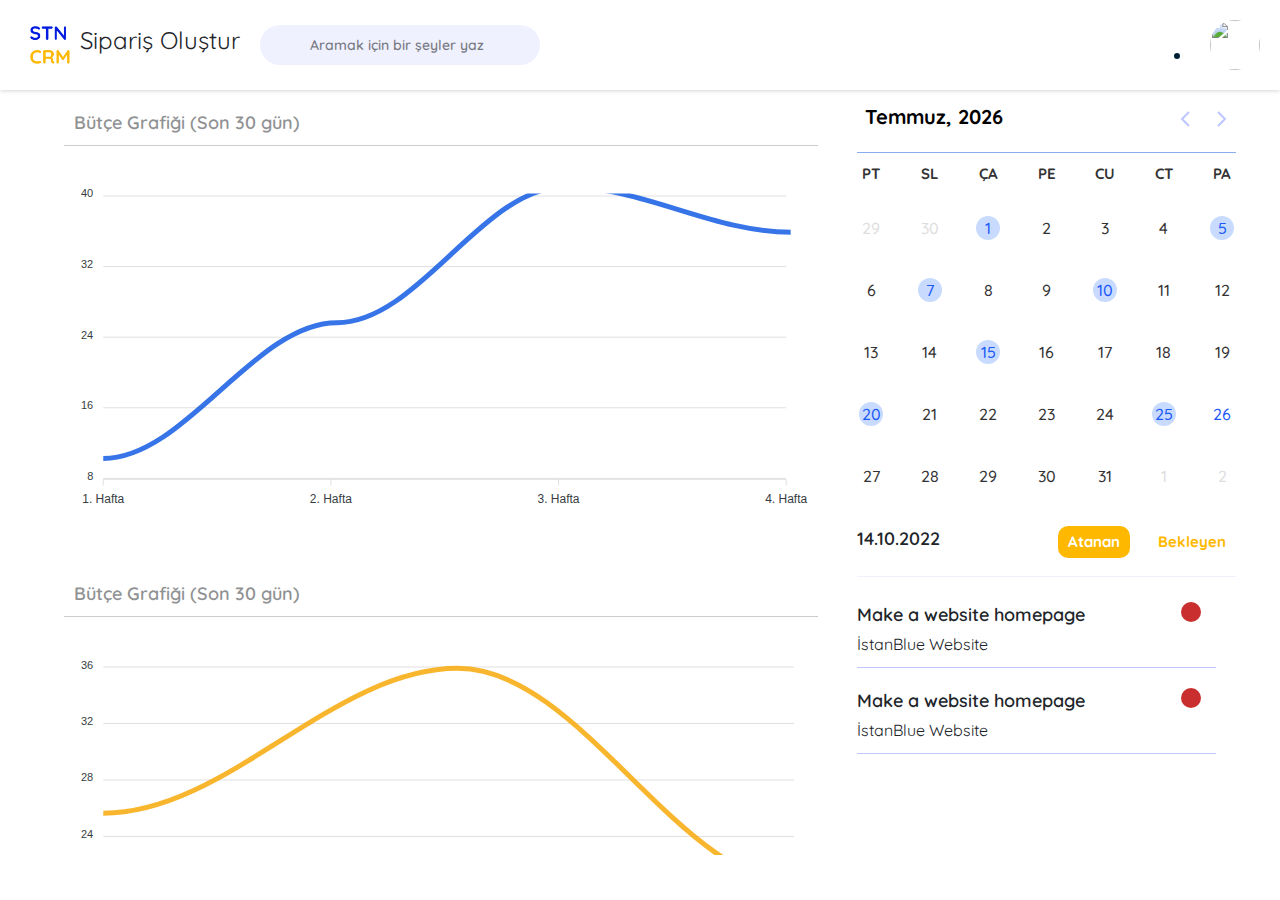
==== index.html @ b577d9cd "first commit" ====
<!DOCTYPE html>
<html lang="tr">

<head>
    <meta charset="UTF-8">
    <meta http-equiv="X-UA-Compatible" content="IE=edge">
    <meta name="viewport" content="width=device-width, initial-scale=1.0">
    <title>Panel</title>
    <link rel="stylesheet" href="https://cdn.jsdelivr.net/npm/bootstrap@5.2.3/dist/css/bootstrap.min.css">
    <link rel="stylesheet" href="https://cdn.jsdelivr.net/npm/select2@4.1.0-rc.0/dist/css/select2.min.css" />
    <link rel="stylesheet" href="https://cdn.jsdelivr.net/npm/toastify-js/src/toastify.min.css">
    <link rel="stylesheet" href="https://releases.transloadit.com/uppy/v3.3.1/uppy.min.css">
    <link rel="stylesheet" href="assets/vendors/apex-charts/apexcharts.css">
    <link rel="stylesheet" href="assets/vendors/air-datepicker-3/air-datepicker.css">
    <link rel="stylesheet" href="assets/css/main.css">
    <!-- :: PHOSPOR ICONS :: -->
    <script src="https://unpkg.com/phosphor-icons"></script>
</head>

<body>

    <!-- :: BEGIN MASTER CONTAINER :: -->
    <div class="ui-master-container">
        <!-- :: BEGIN MASTER SIDEBAR :: -->
        <div class="ui-sidebar-overlay"></div>
        <div class="ui-master-sidebar">
            <!-- :: BEGIN MASTER SIDEBAR HEADER :: -->
            <div class="ui-sidebar-header">
                <a href="#" class="ui-brand">
                    <a class="ui-mobile-sidebar-toggle" href=""> <i class="ph-x"></i></a>
                    <img src="assets/img/logo/logo.png" alt="">
                </a>
            </div>
            <!-- :: END MASTER SIDEBAR HEADER :: -->

            <!-- :: BEGIN MASTER SIDEBAR BODY :: -->
            <div class="ui-sidebar-body">

                <nav class="ui-sidebar-nav">
                    <div class="ui-sidebar-nav-top">
                        <div class="ui-sidebar-nav-item active">
                            <a href="index.html">
                                <i class="ph-house"></i>
                                <span> Anasayfa</span>
                            </a>
                        </div>
                        <div class="ui-sidebar-nav-item">
                            <a href="musteri-detay.html">
                                <i class="ph-users"></i>
                                <span> Müşteriler</span>
                            </a>
                            <span class="ui-sidebar-submenu-toggle">
                                <i class="ph-caret-down"></i>
                            </span>
                            <div class="ui-sidebar-submenu">
                                <div class="ui-sidebar-submenu-item">
                                    <a href="#">
                                        <i class="ph-caret-right"></i>
                                        <span> Müşteri Listesi</span>
                                    </a>
                                </div>
                                <div class="ui-sidebar-submenu-item">
                                    <a href="#">
                                        <i class="ph-caret-right"></i>
                                        <span> Müşteri Listesi</span>
                                    </a>
                                </div>
                            </div>
                        </div>
                        <div class="ui-sidebar-nav-item">
                            <a href="#">
                                <i class="ph-tag"></i>
                                <span> Fırsatlar</span>
                            </a>
                        </div>
                        <div class="ui-sidebar-nav-item">
                            <a href="#">
                                <i class="ph-chart-line-up"></i>
                                <span>Aktiviteler</span>
                            </a>
                        </div>
                        <div class="ui-sidebar-nav-item">
                            <a href="#">
                                <i class="ph-clipboard-text"></i>
                                <span> Görevler</span>
                            </a>
                        </div>
                        <div class="ui-sidebar-nav-item">
                            <a href="siparis-olustur.html">
                                <i class="ph-shopping-cart"></i>
                                <span>Siparişler</span>
                            </a>
                        </div>
                    </div>

                    <div class="ui-sidebar-nav-bottom">
                        <div class="ui-sidebar-nav-item">
                            <a href="#">
                                <i class="ph-gear"></i>
                                <span>Ayarlar</span>
                            </a>
                        </div>
                        <div class="ui-sidebar-nav-item">
                            <a href="#">
                                <i class="ph-sign-out"></i>
                                <span> Çıkış Yap</span>
                            </a>
                        </div>
                    </div>
                </nav>

            </div>
            <!-- :: END MASTER SIDEBAR BODY :: -->

        </div>
        <!-- :: END MASTER SIDEBAR :: -->
        <!-- :: BEGIN Quest Bar :: -->
        <div class="ui-quest-sidebar openable-quest-sidebar ui-p-20 ">
            <a class="openQuest d-xxl-none d-flex" href=""> <i class="ph-x"></i></a>
            <span class="ui-fs-22 d-block ui-pb-25">
                Görevler
            </span>
            <div class="d-flex justify-content-xxl-between gap-xxl-0 gap-3 quest-buttons">
                <button class="ui-btn theme-orange" data-ajax-filter="atanan">
                    Atanan
                </button>
                <button class="ui-btn theme-orange-reverse" data-ajax-filter="bekleyen">
                    Bekleyen
                </button>
                <button data-ajax-filter="all" class="ui-text-blue ui-fw-b ui-text-underline">Hepsini Gör</button>
            </div>
            <div class="ui-quest-body">
                <div class="ui-quest-item">
                    <div class="ui-quest-title">
                        <span>Make a website homepage</span>
                        <div class="ui-quest-notify"></div>
                    </div>
                    <div class="ui-quest-desc">
                        İstanBlue Website
                    </div>
                </div>
                <div class="ui-quest-item">
                    <div class="ui-quest-title">
                        <span>Make a website homepage</span>
                        <div class="ui-quest-notify"></div>
                    </div>
                    <div class="ui-quest-desc">
                        İstanBlue Website
                    </div>
                </div>
                <div class="ui-quest-item">
                    <div class="ui-quest-title">
                        <span>Fix bugs</span>
                        <div class="ui-quest-notify"></div>
                    </div>
                    <div class="ui-quest-desc">
                        BB App
                    </div>
                </div>
                <div class="ui-quest-item">
                    <div class="ui-quest-title">
                        <span>Make a website homepage</span>
                    </div>
                    <div class="ui-quest-desc">
                        İstanBlue Website
                    </div>
                </div>
                <div class="ui-quest-item">
                    <div class="ui-quest-title">
                        <span>Make a website homepage</span>
                    </div>
                    <div class="ui-quest-desc">
                        İstanBlue Website
                    </div>
                </div>
                <div class="ui-quest-item">
                    <div class="ui-quest-title">
                        <span>Check Attachements</span>
                    </div>
                    <div class="ui-quest-desc">
                        İstanBlue Website
                    </div>
                </div>
            </div>
        </div>
        <!-- :: END Quest Bar :: -->
        <div class="ui-master-main-wrapper">
            <!-- :: BEGIN MASTER TOPBAR :: -->
            <div class="ui-master-topbar">

                <div class="ui-topbar-content">
                    <!-- :: BEGIN TOPBAR MAIN :: -->

                    <div class="ui-topbar-main">
                        <div class="ui-mobile-toggle-side">
                            <a href="" class="ui-mobile-sidebar-toggle">
                                <i class="ph-list"></i>
                            </a>
                            <a href="#" class="ui-mobile-brand d-sm-block d-none">
                                <img src="assets/img/logo/logo.png" alt="">
                            </a>
                        </div>
                        <h1 class="ui-topbar-title small-v">Sipariş Oluştur</h1>

                        <div class="ui-topbar-search small-v" ui-data-search-selected="searchbar">
                            <div class="ui-search-input">
                                <i class="ph-magnifying-glass"></i>
                                <input type="text" name="query" id="ui-main-search-input"
                                    placeholder="Aramak için bir şeyler yaz" autocomplete="off">
                            </div>

                            <div class="ui-search-results"></div>
                        </div>

                        <div class="ui-setting-toolbar">
                            <div class="ui-toolbar-buttons">
                                <div class="ui-dropdown-container">
                                    <button class="ui-dropdown-toggle ui-icon-btn"><i
                                            class="ph-shopping-cart"></i></button>
                                    <div class="ui-dropdown-content">
                                        <div class="ui-shopping-button-in-shopping-result-container">
                                            <span class="d-block ui-fw-b ui-opacity-50 ui-pb-5 ui-fs-16">Sipariş
                                                Özeti</span>
                                            <div class="d-flex justify-content-between ui-pb-10 ui-pe-10">
                                                <span class="ui-fs-16">Ürün</span>
                                                <span class="ui-fs-16">Toplam</span>
                                            </div>

                                            <div class="ui-shopping-dropdown-container ui-pe-10">
                                                <div class="d-flex justify-content-between ui-pb-10">
                                                    <div class="d-flex align-items-start gap-2">
                                                        <img class="ui-image-responsive-small"
                                                            src="https://via.placeholder.com/300/09f/fff.png">
                                                        <div>
                                                            <span class="d-block ui-fs-14">Ahşap Çerçeve</span>
                                                            <span class="d-block ui-opacity-50 ui-fs-14">Boyut:
                                                                30x60</span>
                                                        </div>
                                                    </div>
                                                    <div>
                                                        <span class="ui-fs-14">265,99₺</span>
                                                    </div>
                                                </div>
                                                <div class="d-flex justify-content-between ui-pb-10">
                                                    <div class="d-flex align-items-start gap-2">
                                                        <img class="ui-image-responsive-small"
                                                            src="https://via.placeholder.com/300/09f/fff.png">
                                                        <div>
                                                            <span class="d-block ui-fs-14">Ahşap Çerçeve</span>
                                                            <span class="d-block ui-opacity-50 ui-fs-14">Boyut:
                                                                30x60</span>
                                                        </div>
                                                    </div>
                                                    <div>
                                                        <span class="ui-fs-14">265,99₺</span>
                                                    </div>
                                                </div>
                                                <div class="d-flex justify-content-between ui-pb-10">
                                                    <div class="d-flex align-items-start gap-2">
                                                        <img class="ui-image-responsive-small"
                                                            src="https://via.placeholder.com/300/09f/fff.png">
                                                        <div>
                                                            <span class="d-block ui-fs-14">Ahşap Çerçeve</span>
                                                            <span class="d-block ui-opacity-50 ui-fs-14">Boyut:
                                                                30x60</span>
                                                        </div>
                                                    </div>
                                                    <div>
                                                        <span class="ui-fs-14">265,99₺</span>
                                                    </div>
                                                </div>
                                                <div class="d-flex justify-content-between ui-pb-10">
                                                    <div class="d-flex align-items-start gap-2">
                                                        <img class="ui-image-responsive-small"
                                                            src="https://via.placeholder.com/300/09f/fff.png">
                                                        <div>
                                                            <span class="d-block ui-fs-14">Ahşap Çerçeve</span>
                                                            <span class="d-block ui-opacity-50 ui-fs-14">Boyut:
                                                                30x60</span>
                                                        </div>
                                                    </div>
                                                    <div>
                                                        <span class="ui-fs-14">265,99₺</span>
                                                    </div>
                                                </div>
                                            </div>
                                            <hr class="ui-mt-10 ui-mb-10">
                                            <div class="d-flex justify-content-between">
                                                <div>
                                                    <span class="d-block ui-fs-14">İndirim Tutarı</span>
                                                    <span class="d-block ui-fs-14">KDV</span>
                                                    <span class="d-block ui-fs-14">Toplam</span>
                                                </div>
                                                <div>
                                                    <span class="d-block  ui-fs-14">-112,35₺</span>
                                                    <span class="d-block  ui-fs-14">+100₺</span>
                                                    <span class="d-block  ui-fs-14">303,35₺</span>
                                                </div>
                                            </div>
                                        </div>
                                    </div>
                                </div>
                                <div class="ui-dropdown-container">
                                    <button class="ui-dropdown-toggle ui-icon-btn">
                                        <span class="ui-notify"></span>
                                        <i class="ph-bell"></i>
                                    </button>
                                    <div class="ui-dropdown-content">
                                        <div class="ui-notification-dropdown-container">
                                            <span class="d-block ui-fw-b ui-opacity-50 ui-fs-16">Bildirimler</span>
                                            <div class="ui-notification-body">
                                                <div class="ui-notification-item">
                                                    <div class="ui-notification-title">
                                                        <span>Check Attachements</span>
                                                    </div>
                                                    <div class="ui-notification-desc">
                                                        İstanBlue Website
                                                    </div>
                                                </div>
                                                <div class="ui-notification-item">
                                                    <div class="ui-notification-title">
                                                        <span>Check Attachements</span>
                                                    </div>
                                                    <div class="ui-notification-desc">
                                                        İstanBlue Website
                                                    </div>
                                                </div>
                                                <div class="ui-notification-item">
                                                    <div class="ui-notification-title">
                                                        <span>Check Attachements</span>
                                                    </div>
                                                    <div class="ui-notification-desc">
                                                        İstanBlue Website
                                                    </div>
                                                </div>
                                                <div class="ui-notification-item">
                                                    <div class="ui-notification-title">
                                                        <span>Check Attachements</span>
                                                    </div>
                                                    <div class="ui-notification-desc">
                                                        İstanBlue Website
                                                    </div>
                                                </div>
                                            </div>
                                        </div>
                                    </div>
                                </div>
                                <button ui-data-search-target="searchbar" class="ui-icon-btn d-sm-none d-block"><i
                                        class="ph-magnifying-glass"></i></button>
                                <button class="openQuest ui-icon-btn d-xxl-none d-flex"><i
                                        class="ph-newspaper"></i></button>
                                <button class="openCalender ui-icon-btn d-xl-none d-flex"><i
                                        class="ph-lightning"></i></button>

                            </div>
                            <div class="ui-toolbar-user">
                                <img class="ui-user-profile" src="https://via.placeholder.com/60">
                                <div class="ui-user-detail">
                                    <div class="ui-user-name">Billur B.</div>
                                    <div class="ui-user-title">BBTech Company</div>
                                </div>
                            </div>
                        </div>
                    </div>
                    <!-- :: END TOPBAR MAIN :: -->

                    <!-- :: BEGIN TOPBAR ACTIONS :: -->
                    <div class="ui-topbar-actions">

                    </div>
                    <!-- :: END TOPBAR ACTIONS :: -->
                </div>
            </div>

            <!-- :: END MASTER TOPBAR :: -->

            <!-- :: BEGIN MASTER CONTENT :: -->
            <div class="ui-master-content ui-p-xl-0 ui-p-10">
                <div class="row ui-m-0">
                    <div class="col-xl-8 ui-fullscreen-scroll">
                        <div class="ui-mb-20">
                            <div class="ui-card">
                                <div class="ui-card-header">
                                    <div class="ui-card-title">
                                        <i class="ph-clock ui-me-10 ui-opacity-50"></i>
                                        <span class="ui-opacity-50 d-md-block d-none">Bütçe Grafiği (Son 30 gün)</span>
                                    </div>
                                </div>
                                <div class="ui-card-body">
                                    <div id="chart">

                                    </div>
                                </div>
                            </div>
                        </div>
                        <div class="ui-mb-20">
                            <div class="ui-card">
                                <div class="ui-card-header">
                                    <div class="ui-card-title">
                                        <i class="ph-clock ui-me-10 ui-opacity-50"></i>
                                        <span class="ui-opacity-50 d-md-block d-none">Bütçe Grafiği (Son 30 gün)</span>
                                    </div>
                                </div>
                                <div class="ui-card-body">
                                    <div id="chart2">

                                    </div>
                                </div>
                            </div>
                        </div>
                        <div class="row gy-4 mb-4 ui-m-0">
                            <div class="col-md-6 col-lg-12 col-xxl-4">
                                <div class="ui-info-card">
                                    <div class="ui-info-card-header">
                                        <span class="ui-info-card-title ui-opacity-50">Son 1 Ay</span>
                                        <span class="ui-info-card-direction">
                                            <i class="ph-arrow-up ui-text-green"></i>
                                            <span class="ui-badge theme-green-light">
                                                %32
                                            </span>
                                        </span>
                                    </div>
                                    <div class="ui-info-card-body">
                                        <div class="ui-info-value-title">12.432₺</div>
                                        <div class="ui-info-value-subtitle">Sipariş Tutarı</div>
                                    </div>
                                    <div class="ui-info-card-footer">
                                        <span class="ui-info-card-footer-value ui-opacity-50 ui-fw-b">1.234</span>
                                        <span class="ui-info-card-footer-title ui-opacity-50">Toplam Sipariş</span>
                                    </div>
                                </div>
                            </div>
                            <div class="col-md-6 col-lg-12 col-xxl-4">
                                <div class="ui-info-card">
                                    <div class="ui-info-card-header">
                                        <span class="ui-info-card-title ui-opacity-50">Son 1 Yıl</span>
                                        <span class="ui-info-card-direction">
                                            <i class="ph-arrow-up ui-text-green"></i>
                                            <span class="ui-badge theme-green-light">
                                                %32
                                            </span>
                                        </span>
                                    </div>
                                    <div class="ui-info-card-body">
                                        <div class="ui-info-value-title">1.450₺</div>
                                        <div class="ui-info-value-subtitle">İade Tutarı</div>
                                    </div>
                                </div>
                            </div>
                            <div class="col-md-6 col-lg-12 col-xxl-4">
                                <div class="ui-info-card">
                                    <div class="ui-info-card-header">
                                        <span class="ui-info-card-direction">
                                            <i class="ph-arrow-down ui-text-red"></i>
                                            <span class="ui-badge theme-red-light">
                                                %32
                                            </span>
                                        </span>
                                    </div>
                                    <div class="ui-info-card-body">
                                        <div class="ui-info-value-title">26.000₺</div>
                                        <div class="ui-info-value-subtitle">Toplam Bakiye</div>
                                    </div>
                                    <div class="ui-info-card-footer">
                                        <span class="ui-info-card-footer-value ui-opacity-50 ui-fw-b">1000₺</span>
                                        <span class="ui-info-card-footer-title ui-opacity-50">Geciken</span>
                                    </div>
                                </div>
                            </div>
                        </div>

                        <div class="row ui-m-0 ui-pt-20 g-0 g-md-3">
                            <div class="col-12">
                                <div class="ui-card ui-bg-light">
                                    <div class="ui-card-header">
                                        <div class="ui-card-title">
                                            <i class="ph-clock ui-me-10 ui-text-orange"></i>
                                            <span class="ui-opacity-50 d-md-block d-none">Son Aktiviteler</span>
                                        </div>
                                        <div class="ui-card-actions gap-2">
                                            <a href="#" class="ui-btn ui-btn-responsive ui-opacity-50">
                                                <i class="ph-plus"></i>
                                                <span class="">Yeni Ekle</span>
                                            </a>
                                            <a href="#" class="ui-btn ui-p-5 ui-btn-responsive theme-white ui-btn-sm"
                                                ui-data-slide-target="waiting-area-filter">
                                                <span class="">Filtrele</span>
                                                <i class="ph-funnel ui-text-orange"></i>
                                            </a>
                                        </div>
                                    </div>
                                    <div class="px-4" ui-data-slide-selected="waiting-area-filter"
                                        style="display: none;">
                                        <div class="ui-data-table-search my-2  ui-bg-white">
                                            <i class="ph-magnifying-glass"></i>
                                            <input type="text" placeholder="Aramak için bir şeyler yaz"
                                                autocomplete="off">
                                        </div>
                                    </div>
                                    <div class="ui-card-body">
                                        <div class="ui-card-accordion-table">
                                            <div class="ui-card-accordion-table-header">
                                                <span>Müşteri</span>
                                                <span>İhtiyaç</span>
                                                <span>Teklif</span>
                                                <span>Tarih Aralığı</span>
                                            </div>
                                            <div class="ui-md-body-scroll">
                                                <div class="ui-card-accordion-table-body ">
                                                    <div class="ui-table-row">
                                                        <span class="ui-opacity-50">
                                                            Billur H.
                                                        </span>
                                                        <span>Dijital Gösterge</span>
                                                        <span class="ui-opacity-50">185,92 TL</span>
                                                        <span class="ui-opacity-50">13.10.22-18.12.22</span>
                                                    </div>
                                                    <div class="ui-table-row">
                                                        <span class="ui-opacity-50">
                                                            Billur H.
                                                        </span>
                                                        <span>Dijital Gösterge</span>
                                                        <span class="ui-opacity-50">185,92 TL</span>
                                                        <span class="ui-opacity-50">13.10.22-18.12.22</span>
                                                    </div>
                                                    <div class="ui-table-row">
                                                        <span class="ui-opacity-50">
                                                            Billur H.
                                                        </span>
                                                        <span>Dijital Gösterge</span>
                                                        <span class="ui-opacity-50">185,92 TL</span>
                                                        <span class="ui-opacity-50">13.10.22-18.12.22</span>
                                                    </div>
                                                    <div class="ui-table-row">
                                                        <span class="ui-opacity-50">
                                                            Billur H.
                                                        </span>
                                                        <span>Dijital Gösterge</span>
                                                        <span class="ui-opacity-50">185,92 TL</span>
                                                        <span class="ui-opacity-50">13.10.22-18.12.22</span>
                                                    </div>
                                                </div>
                                            </div>
                                        </div>
                                    </div>
                                </div>
                            </div>
                        </div>
                        <div class="row ui-m-0 ui-pt-20 g-0 g-md-3">
                            <div class="col-12">
                                <div class="ui-card ui-bg-light">
                                    <div class="ui-card-header">
                                        <div class="ui-card-title">
                                            <i class="ph-list-dashes ui-me-10 ui-text-blue"></i>
                                            <span class="ui-opacity-50 d-md-block d-none">Bekleyen Fırsatlar</span>
                                        </div>
                                        <div class="ui-card-actions gap-2">
                                            <a href="#" class="ui-btn ui-btn-responsive ui-opacity-50">
                                                <i class="ph-plus"></i>
                                                <span class="">Yeni Ekle</span>
                                            </a>
                                            <a href="#" class="ui-btn ui-p-5 ui-btn-responsive theme-white ui-btn-sm"
                                                ui-data-slide-target="deal-items-filter">
                                                <span class="">Filtrele</span>
                                                <i class="ph-funnel ui-text-orange"></i>
                                            </a>
                                        </div>
                                    </div>
                                    <div class="px-4" ui-data-slide-selected="deal-items-filter" style="display: none;">
                                        <div class="ui-data-table-search my-2  ui-bg-white">
                                            <i class="ph-magnifying-glass"></i>
                                            <input type="text" placeholder="Aramak için bir şeyler yaz"
                                                autocomplete="off">
                                        </div>
                                    </div>
                                    <div class="ui-card-body">
                                        <div class="ui-card-accordion-table">
                                            <div class="ui-card-accordion-table-header">
                                                <span>Müşteri</span>
                                                <span>İhtiyaç</span>
                                                <span>Teklif</span>
                                                <span>Tarih Aralığı</span>
                                            </div>
                                            <div class="ui-md-body-scroll">
                                                <div class="ui-card-accordion-table-body ">
                                                    <div class="ui-table-row">
                                                        <span class="ui-opacity-50">
                                                            Billur H.
                                                        </span>
                                                        <span>Dijital Gösterge</span>
                                                        <span class="ui-opacity-50">185,92 TL</span>
                                                        <span class="ui-opacity-50">13.10.22-18.12.22</span>
                                                    </div>
                                                    <div class="ui-table-row">
                                                        <span class="ui-opacity-50">
                                                            Billur H.
                                                        </span>
                                                        <span>Dijital Gösterge</span>
                                                        <span class="ui-opacity-50">185,92 TL</span>
                                                        <span class="ui-opacity-50">13.10.22-18.12.22</span>
                                                    </div>
                                                    <div class="ui-table-row">
                                                        <span class="ui-opacity-50">
                                                            Billur H.
                                                        </span>
                                                        <span>Dijital Gösterge</span>
                                                        <span class="ui-opacity-50">185,92 TL</span>
                                                        <span class="ui-opacity-50">13.10.22-18.12.22</span>
                                                    </div>
                                                    <div class="ui-table-row">
                                                        <span class="ui-opacity-50">
                                                            Billur H.
                                                        </span>
                                                        <span>Dijital Gösterge</span>
                                                        <span class="ui-opacity-50">185,92 TL</span>
                                                        <span class="ui-opacity-50">13.10.22-18.12.22</span>
                                                    </div>
                                                </div>
                                            </div>
                                        </div>
                                    </div>
                                </div>
                            </div>
                        </div>

                    </div>
                    <div class="col-xl-4">
                        <div class="ui-calender-side-responsive">
                            <i class="openCalender ph-x d-lg-none d-block"></i>
                            <div id="el" class="calender"></div>


                            <div class="d-flex gap-3 ui-mt-30">
                                <div class="me-auto">
                                    <span>14.10.2022</span>
                                </div>
                                <button class="ui-btn ui-btn-sm theme-orange">
                                    Atanan
                                </button>
                                <button class="ui-btn ui-btn-sm theme-orange-reverse">
                                    Bekleyen
                                </button>
                            </div>
                            <div class="ui-divider ui-border-light mt-3"></div>
                            <div class="ui-quest-sidebar-calender  ui-bg-white">
                                <div class="ui-quest-body">
                                    <div class="ui-quest-item">
                                        <div class="ui-quest-title">
                                            <span>Make a website homepage</span>
                                            <div class="ui-quest-notify"></div>
                                        </div>
                                        <div class="ui-quest-desc">
                                            İstanBlue Website
                                        </div>
                                    </div>
                                    <div class="ui-quest-item">
                                        <div class="ui-quest-title">
                                            <span>Make a website homepage</span>
                                            <div class="ui-quest-notify"></div>
                                        </div>
                                        <div class="ui-quest-desc">
                                            İstanBlue Website
                                        </div>
                                    </div>
                                </div>
                            </div>
                        </div>
                    </div>
                </div>
            </div>
            <!-- :: END MASTER CONTENT :: -->
        </div>

    </div>
    <!-- :: END MASTER CONTAINER :: -->


    <!-- :: BEGIN SCRIPTS :: -->
    <script src="assets/js/jquery-3.6.1.min.js"></script>
    <script src="assets/vendors/anime/lib/anime.min.js"></script>
    <script src="assets/js/bootstrap.bundle.min.js"></script>
    <script src="assets/js/datatable.js"></script>
    <script src="assets/js/datatableGlobal.js"></script>
    <script src="assets/js/filterList.min.js"></script>
    <script src="https://cdn.jsdelivr.net/npm/select2@4.1.0-rc.0/dist/js/select2.min.js"></script>
    <script src="//cdn.jsdelivr.net/npm/sweetalert2@11"></script>
    <script src="https://cdn.jsdelivr.net/npm/toastify-js"></script>
    <script src="assets/vendors/apex-charts/apexcharts.min.js"></script>
    <script src="assets/vendors/air-datepicker-3/air-datepicker.js"></script>
    <script src="https://releases.transloadit.com/uppy/v3.3.1/uppy.min.js"></script>
    <script src="assets/js/main.js"></script>
    <!-- :: END SCRIPTS :: -->


    <!-- :: THIS PAGE SCRIPTS :: -->

    <script>
        var options = {
            colors: ["#145CE4"],
            series: [{
                name: "Desktops",
                data: [10, 25, 40, 35],
            },],
            chart: {
                height: 350,
                type: "line",
                toolbar: {
                    show: false
                },
                zoom: {
                    enabled: true,
                },
            },
            dataLabels: {
                enabled: false,
            },
            stroke: {
                show: true,
                curve: 'smooth',
                lineCap: 'butt',
                colors: undefined,
                width: 5,
                dashArray: 0,
            },
            grid: {
                row: {
                    colors: ["transparent"], // takes an array which will be repeated on columns
                    opacity: 0.5,
                },
            },
            xaxis: {
                categories: ["1. Hafta", "2. Hafta", "3. Hafta", "4. Hafta"],
            },
        };

        var chart = new ApexCharts(document.querySelector("#chart"), options);
        chart.render();


        var options2 = {
            colors: ["#F7A90B"],
            series: [{
                name: "Desktops",
                data: [25, 35, 20],
            },],
            chart: {
                height: 350,
                type: "line",
                toolbar: {
                    show: false
                },
                zoom: {
                    enabled: true,
                },
            },
            dataLabels: {
                enabled: false,
            },
            stroke: {
                show: true,
                curve: 'smooth',
                lineCap: 'butt',
                colors: undefined,
                width: 5,
                dashArray: 0,
            },
            grid: {
                row: {
                    colors: ["transparent"], // takes an array which will be repeated on columns
                    opacity: 0.5,
                },
            },
            xaxis: {
                categories: ["1. Ay", "2. Ay", "3. Ay"],
            },
        };
        var chart2 = new ApexCharts(document.querySelector("#chart2"), options2);
        chart2.render();

        // Calendar
        let today = new Date();
        new AirDatepicker('#el', {
            inline: true,
            onRenderCell({ date, cellType }) {
                // today.getMonth() databaseden gelen ay olacak
                // let dates = [1, 5, 7, 10, 15, 20, 25], buda notification olan günler
                if (date.getMonth() == today.getMonth()) {
                    let dates = [1, 5, 7, 10, 15, 20, 25],
                        isDay = cellType === 'day',
                        _date = date.getDate(),
                        shouldChangeContent = isDay && dates.includes(_date)
                    return {
                        classes: shouldChangeContent ? '-event-cell-' : undefined,

                    }
                }

            },
            onSelect: (date, formattedDate, datepicker) => {
                // Tarih seçildiğinde
                console.log(date, formattedDate, datepicker);
            },
        })
    </script>

    <script>
        $(document).on("click", ".quest-buttons button", function () {
            let filterKey = $(this).attr("data-ajax-filter");
            $(".openable-quest-sidebar .ui-quest-body").html("");
            $.ajax({
                type: "get",
                url: "../data/quest.json",
                data: {
                    query: filterKey
                },
                dataType: "json",
                success: function (response) {
                    response.forEach(quest => {
                        let htmlItem = `
                        <div class="ui-quest-item">
                            <div class="ui-quest-title">
                                <span>${quest.title}</span>
                                <div class="ui-quest-notify"></div>
                            </div>
                            <div class="ui-quest-desc">
                               ${quest.desc}
                            </div>
                        </div>
                        `;
                        $(".openable-quest-sidebar .ui-quest-body").append(htmlItem);

                    });
                }
            });

        });
    </script>
    <!-- :: END THIS PAGE SCRIPTS :: -->



</body>

</html>
---- assets/vendors/apex-charts/apexcharts.css ----
.apexcharts-canvas {
  position: relative;
  user-select: none;
  /* cannot give overflow: hidden as it will crop tooltips which overflow outside chart area */
}


/* scrollbar is not visible by default for legend, hence forcing the visibility */
.apexcharts-canvas ::-webkit-scrollbar {
  -webkit-appearance: none;
  width: 6px;
}

.apexcharts-canvas ::-webkit-scrollbar-thumb {
  border-radius: 4px;
  background-color: rgba(0, 0, 0, .5);
  box-shadow: 0 0 1px rgba(255, 255, 255, .5);
  -webkit-box-shadow: 0 0 1px rgba(255, 255, 255, .5);
}


.apexcharts-inner {
  position: relative;
}

.apexcharts-text tspan {
  font-family: inherit;
}

.legend-mouseover-inactive {
  transition: 0.15s ease all;
  opacity: 0.20;
}

.apexcharts-series-collapsed {
  opacity: 0;
}

.apexcharts-tooltip {
  border-radius: 5px;
  box-shadow: 2px 2px 6px -4px #999;
  cursor: default;
  font-size: 14px;
  left: 62px;
  opacity: 0;
  pointer-events: none;
  position: absolute;
  top: 20px;
  display: flex;
  flex-direction: column;
  overflow: hidden;
  white-space: nowrap;
  z-index: 12;
  transition: 0.15s ease all;
}

.apexcharts-tooltip.apexcharts-active {
  opacity: 1;
  transition: 0.15s ease all;
}

.apexcharts-tooltip.apexcharts-theme-light {
  border: 1px solid #e3e3e3;
  background: rgba(255, 255, 255, 0.96);
}

.apexcharts-tooltip.apexcharts-theme-dark {
  color: #fff;
  background: rgba(30, 30, 30, 0.8);
}

.apexcharts-tooltip * {
  font-family: inherit;
}


.apexcharts-tooltip-title {
  padding: 6px;
  font-size: 15px;
  margin-bottom: 4px;
}

.apexcharts-tooltip.apexcharts-theme-light .apexcharts-tooltip-title {
  background: #ECEFF1;
  border-bottom: 1px solid #ddd;
}

.apexcharts-tooltip.apexcharts-theme-dark .apexcharts-tooltip-title {
  background: rgba(0, 0, 0, 0.7);
  border-bottom: 1px solid #333;
}

.apexcharts-tooltip-text-y-value,
.apexcharts-tooltip-text-goals-value,
.apexcharts-tooltip-text-z-value {
  display: inline-block;
  font-weight: 600;
  margin-left: 5px;
}

.apexcharts-tooltip-title:empty,
.apexcharts-tooltip-text-y-label:empty,
.apexcharts-tooltip-text-y-value:empty,
.apexcharts-tooltip-text-goals-label:empty,
.apexcharts-tooltip-text-goals-value:empty,
.apexcharts-tooltip-text-z-value:empty {
  display: none;
}

.apexcharts-tooltip-text-y-value,
.apexcharts-tooltip-text-goals-value,
.apexcharts-tooltip-text-z-value {
  font-weight: 600;
}

.apexcharts-tooltip-text-goals-label, 
.apexcharts-tooltip-text-goals-value {
  padding: 6px 0 5px;
}

.apexcharts-tooltip-goals-group, 
.apexcharts-tooltip-text-goals-label, 
.apexcharts-tooltip-text-goals-value {
  display: flex;
}
.apexcharts-tooltip-text-goals-label:not(:empty),
.apexcharts-tooltip-text-goals-value:not(:empty) {
  margin-top: -6px;
}

.apexcharts-tooltip-marker {
  width: 12px;
  height: 12px;
  position: relative;
  top: 0px;
  margin-right: 10px;
  border-radius: 50%;
}

.apexcharts-tooltip-series-group {
  padding: 0 10px;
  display: none;
  text-align: left;
  justify-content: left;
  align-items: center;
}

.apexcharts-tooltip-series-group.apexcharts-active .apexcharts-tooltip-marker {
  opacity: 1;
}

.apexcharts-tooltip-series-group.apexcharts-active,
.apexcharts-tooltip-series-group:last-child {
  padding-bottom: 4px;
}

.apexcharts-tooltip-series-group-hidden {
  opacity: 0;
  height: 0;
  line-height: 0;
  padding: 0 !important;
}

.apexcharts-tooltip-y-group {
  padding: 6px 0 5px;
}

.apexcharts-tooltip-box, .apexcharts-custom-tooltip {
  padding: 4px 8px;
}

.apexcharts-tooltip-boxPlot {
  display: flex;
  flex-direction: column-reverse;
}

.apexcharts-tooltip-box>div {
  margin: 4px 0;
}

.apexcharts-tooltip-box span.value {
  font-weight: bold;
}

.apexcharts-tooltip-rangebar {
  padding: 5px 8px;
}

.apexcharts-tooltip-rangebar .category {
  font-weight: 600;
  color: #777;
}

.apexcharts-tooltip-rangebar .series-name {
  font-weight: bold;
  display: block;
  margin-bottom: 5px;
}

.apexcharts-xaxistooltip {
  opacity: 0;
  padding: 9px 10px;
  pointer-events: none;
  color: #373d3f;
  font-size: 13px;
  text-align: center;
  border-radius: 2px;
  position: absolute;
  z-index: 10;
  background: #ECEFF1;
  border: 1px solid #90A4AE;
  transition: 0.15s ease all;
}

.apexcharts-xaxistooltip.apexcharts-theme-dark {
  background: rgba(0, 0, 0, 0.7);
  border: 1px solid rgba(0, 0, 0, 0.5);
  color: #fff;
}

.apexcharts-xaxistooltip:after,
.apexcharts-xaxistooltip:before {
  left: 50%;
  border: solid transparent;
  content: " ";
  height: 0;
  width: 0;
  position: absolute;
  pointer-events: none;
}

.apexcharts-xaxistooltip:after {
  border-color: rgba(236, 239, 241, 0);
  border-width: 6px;
  margin-left: -6px;
}

.apexcharts-xaxistooltip:before {
  border-color: rgba(144, 164, 174, 0);
  border-width: 7px;
  margin-left: -7px;
}

.apexcharts-xaxistooltip-bottom:after,
.apexcharts-xaxistooltip-bottom:before {
  bottom: 100%;
}

.apexcharts-xaxistooltip-top:after,
.apexcharts-xaxistooltip-top:before {
  top: 100%;
}

.apexcharts-xaxistooltip-bottom:after {
  border-bottom-color: #ECEFF1;
}

.apexcharts-xaxistooltip-bottom:before {
  border-bottom-color: #90A4AE;
}

.apexcharts-xaxistooltip-bottom.apexcharts-theme-dark:after {
  border-bottom-color: rgba(0, 0, 0, 0.5);
}

.apexcharts-xaxistooltip-bottom.apexcharts-theme-dark:before {
  border-bottom-color: rgba(0, 0, 0, 0.5);
}

.apexcharts-xaxistooltip-top:after {
  border-top-color: #ECEFF1
}

.apexcharts-xaxistooltip-top:before {
  border-top-color: #90A4AE;
}

.apexcharts-xaxistooltip-top.apexcharts-theme-dark:after {
  border-top-color: rgba(0, 0, 0, 0.5);
}

.apexcharts-xaxistooltip-top.apexcharts-theme-dark:before {
  border-top-color: rgba(0, 0, 0, 0.5);
}

.apexcharts-xaxistooltip.apexcharts-active {
  opacity: 1;
  transition: 0.15s ease all;
}

.apexcharts-yaxistooltip {
  opacity: 0;
  padding: 4px 10px;
  pointer-events: none;
  color: #373d3f;
  font-size: 13px;
  text-align: center;
  border-radius: 2px;
  position: absolute;
  z-index: 10;
  background: #ECEFF1;
  border: 1px solid #90A4AE;
}

.apexcharts-yaxistooltip.apexcharts-theme-dark {
  background: rgba(0, 0, 0, 0.7);
  border: 1px solid rgba(0, 0, 0, 0.5);
  color: #fff;
}

.apexcharts-yaxistooltip:after,
.apexcharts-yaxistooltip:before {
  top: 50%;
  border: solid transparent;
  content: " ";
  height: 0;
  width: 0;
  position: absolute;
  pointer-events: none;
}

.apexcharts-yaxistooltip:after {
  border-color: rgba(236, 239, 241, 0);
  border-width: 6px;
  margin-top: -6px;
}

.apexcharts-yaxistooltip:before {
  border-color: rgba(144, 164, 174, 0);
  border-width: 7px;
  margin-top: -7px;
}

.apexcharts-yaxistooltip-left:after,
.apexcharts-yaxistooltip-left:before {
  left: 100%;
}

.apexcharts-yaxistooltip-right:after,
.apexcharts-yaxistooltip-right:before {
  right: 100%;
}

.apexcharts-yaxistooltip-left:after {
  border-left-color: #ECEFF1;
}

.apexcharts-yaxistooltip-left:before {
  border-left-color: #90A4AE;
}

.apexcharts-yaxistooltip-left.apexcharts-theme-dark:after {
  border-left-color: rgba(0, 0, 0, 0.5);
}

.apexcharts-yaxistooltip-left.apexcharts-theme-dark:before {
  border-left-color: rgba(0, 0, 0, 0.5);
}

.apexcharts-yaxistooltip-right:after {
  border-right-color: #ECEFF1;
}

.apexcharts-yaxistooltip-right:before {
  border-right-color: #90A4AE;
}

.apexcharts-yaxistooltip-right.apexcharts-theme-dark:after {
  border-right-color: rgba(0, 0, 0, 0.5);
}

.apexcharts-yaxistooltip-right.apexcharts-theme-dark:before {
  border-right-color: rgba(0, 0, 0, 0.5);
}

.apexcharts-yaxistooltip.apexcharts-active {
  opacity: 1;
}

.apexcharts-yaxistooltip-hidden {
  display: none;
}

.apexcharts-xcrosshairs,
.apexcharts-ycrosshairs {
  pointer-events: none;
  opacity: 0;
  transition: 0.15s ease all;
}

.apexcharts-xcrosshairs.apexcharts-active,
.apexcharts-ycrosshairs.apexcharts-active {
  opacity: 1;
  transition: 0.15s ease all;
}

.apexcharts-ycrosshairs-hidden {
  opacity: 0;
}

.apexcharts-selection-rect {
  cursor: move;
}

.svg_select_boundingRect, .svg_select_points_rot {
  pointer-events: none;
  opacity: 0;
  visibility: hidden;
}
.apexcharts-selection-rect + g .svg_select_boundingRect,
.apexcharts-selection-rect + g .svg_select_points_rot {
  opacity: 0;
  visibility: hidden;
}

.apexcharts-selection-rect + g .svg_select_points_l,
.apexcharts-selection-rect + g .svg_select_points_r {
  cursor: ew-resize;
  opacity: 1;
  visibility: visible;
}

.svg_select_points {
  fill: #efefef;
  stroke: #333;
  rx: 2;
}

.apexcharts-svg.apexcharts-zoomable.hovering-zoom {
  cursor: crosshair
}

.apexcharts-svg.apexcharts-zoomable.hovering-pan {
  cursor: move
}

.apexcharts-zoom-icon,
.apexcharts-zoomin-icon,
.apexcharts-zoomout-icon,
.apexcharts-reset-icon,
.apexcharts-pan-icon,
.apexcharts-selection-icon,
.apexcharts-menu-icon,
.apexcharts-toolbar-custom-icon {
  cursor: pointer;
  width: 20px;
  height: 20px;
  line-height: 24px;
  color: #6E8192;
  text-align: center;
}

.apexcharts-zoom-icon svg,
.apexcharts-zoomin-icon svg,
.apexcharts-zoomout-icon svg,
.apexcharts-reset-icon svg,
.apexcharts-menu-icon svg {
  fill: #6E8192;
}

.apexcharts-selection-icon svg {
  fill: #444;
  transform: scale(0.76)
}

.apexcharts-theme-dark .apexcharts-zoom-icon svg,
.apexcharts-theme-dark .apexcharts-zoomin-icon svg,
.apexcharts-theme-dark .apexcharts-zoomout-icon svg,
.apexcharts-theme-dark .apexcharts-reset-icon svg,
.apexcharts-theme-dark .apexcharts-pan-icon svg,
.apexcharts-theme-dark .apexcharts-selection-icon svg,
.apexcharts-theme-dark .apexcharts-menu-icon svg,
.apexcharts-theme-dark .apexcharts-toolbar-custom-icon svg {
  fill: #f3f4f5;
}

.apexcharts-canvas .apexcharts-zoom-icon.apexcharts-selected svg,
.apexcharts-canvas .apexcharts-selection-icon.apexcharts-selected svg,
.apexcharts-canvas .apexcharts-reset-zoom-icon.apexcharts-selected svg {
  fill: #008FFB;
}

.apexcharts-theme-light .apexcharts-selection-icon:not(.apexcharts-selected):hover svg,
.apexcharts-theme-light .apexcharts-zoom-icon:not(.apexcharts-selected):hover svg,
.apexcharts-theme-light .apexcharts-zoomin-icon:hover svg,
.apexcharts-theme-light .apexcharts-zoomout-icon:hover svg,
.apexcharts-theme-light .apexcharts-reset-icon:hover svg,
.apexcharts-theme-light .apexcharts-menu-icon:hover svg {
  fill: #333;
}

.apexcharts-selection-icon,
.apexcharts-menu-icon {
  position: relative;
}

.apexcharts-reset-icon {
  margin-left: 5px;
}

.apexcharts-zoom-icon,
.apexcharts-reset-icon,
.apexcharts-menu-icon {
  transform: scale(0.85);
}

.apexcharts-zoomin-icon,
.apexcharts-zoomout-icon {
  transform: scale(0.7)
}

.apexcharts-zoomout-icon {
  margin-right: 3px;
}

.apexcharts-pan-icon {
  transform: scale(0.62);
  position: relative;
  left: 1px;
  top: 0px;
}

.apexcharts-pan-icon svg {
  fill: #fff;
  stroke: #6E8192;
  stroke-width: 2;
}

.apexcharts-pan-icon.apexcharts-selected svg {
  stroke: #008FFB;
}

.apexcharts-pan-icon:not(.apexcharts-selected):hover svg {
  stroke: #333;
}

.apexcharts-toolbar {
  position: absolute;
  z-index: 11;
  max-width: 176px;
  text-align: right;
  border-radius: 3px;
  padding: 0px 6px 2px 6px;
  display: flex;
  justify-content: space-between;
  align-items: center;
}

.apexcharts-menu {
  background: #fff;
  position: absolute;
  top: 100%;
  border: 1px solid #ddd;
  border-radius: 3px;
  padding: 3px;
  right: 10px;
  opacity: 0;
  min-width: 110px;
  transition: 0.15s ease all;
  pointer-events: none;
}

.apexcharts-menu.apexcharts-menu-open {
  opacity: 1;
  pointer-events: all;
  transition: 0.15s ease all;
}

.apexcharts-menu-item {
  padding: 6px 7px;
  font-size: 12px;
  cursor: pointer;
}

.apexcharts-theme-light .apexcharts-menu-item:hover {
  background: #eee;
}

.apexcharts-theme-dark .apexcharts-menu {
  background: rgba(0, 0, 0, 0.7);
  color: #fff;
}

@media screen and (min-width: 768px) {
  .apexcharts-canvas:hover .apexcharts-toolbar {
    opacity: 1;
  }
}

.apexcharts-datalabel.apexcharts-element-hidden {
  opacity: 0;
}

.apexcharts-pie-label,
.apexcharts-datalabels,
.apexcharts-datalabel,
.apexcharts-datalabel-label,
.apexcharts-datalabel-value {
  cursor: default;
  pointer-events: none;
}

.apexcharts-pie-label-delay {
  opacity: 0;
  animation-name: opaque;
  animation-duration: 0.3s;
  animation-fill-mode: forwards;
  animation-timing-function: ease;
}

.apexcharts-canvas .apexcharts-element-hidden {
  opacity: 0;
}

.apexcharts-hide .apexcharts-series-points {
  opacity: 0;
}

.apexcharts-gridline,
.apexcharts-annotation-rect,
.apexcharts-tooltip .apexcharts-marker,
.apexcharts-area-series .apexcharts-area,
.apexcharts-line,
.apexcharts-zoom-rect,
.apexcharts-toolbar svg,
.apexcharts-area-series .apexcharts-series-markers .apexcharts-marker.no-pointer-events,
.apexcharts-line-series .apexcharts-series-markers .apexcharts-marker.no-pointer-events,
.apexcharts-radar-series path,
.apexcharts-radar-series polygon {
  pointer-events: none;
}


/* markers */

.apexcharts-marker {
  transition: 0.15s ease all;
}

@keyframes opaque {
  0% {
    opacity: 0;
  }
  100% {
    opacity: 1;
  }
}


/* Resize generated styles */

@keyframes resizeanim {
  from {
    opacity: 0;
  }
  to {
    opacity: 0;
  }
}

.resize-triggers {
  animation: 1ms resizeanim;
  visibility: hidden;
  opacity: 0;
}

.resize-triggers,
.resize-triggers>div,
.contract-trigger:before {
  content: " ";
  display: block;
  position: absolute;
  top: 0;
  left: 0;
  height: 100%;
  width: 100%;
  overflow: hidden;
}

.resize-triggers>div {
  background: #eee;
  overflow: auto;
}

.contract-trigger:before {
  width: 200%;
  height: 200%;
}
---- assets/vendors/air-datepicker-3/air-datepicker.css ----
.air-datepicker-cell.-day-.-other-month-,
.air-datepicker-cell.-year-.-other-decade- {
    color: var(--adp-color-other-month);
}
.air-datepicker-cell.-day-.-other-month-:hover,
.air-datepicker-cell.-year-.-other-decade-:hover {
    color: var(--adp-color-other-month-hover);
}
.-disabled-.-focus-.air-datepicker-cell.-day-.-other-month-,
.-disabled-.-focus-.air-datepicker-cell.-year-.-other-decade- {
    color: var(--adp-color-other-month);
}
.-selected-.air-datepicker-cell.-day-.-other-month-,
.-selected-.air-datepicker-cell.-year-.-other-decade- {
    color: #fff;
    background: var(--adp-background-color-selected-other-month);
}
.-selected-.-focus-.air-datepicker-cell.-day-.-other-month-,
.-selected-.-focus-.air-datepicker-cell.-year-.-other-decade- {
    background: var(--adp-background-color-selected-other-month-focused);
}
.-in-range-.air-datepicker-cell.-day-.-other-month-,
.-in-range-.air-datepicker-cell.-year-.-other-decade- {
    background-color: var(--adp-background-color-in-range);
    color: var(--adp-color);
}
.-in-range-.-focus-.air-datepicker-cell.-day-.-other-month-,
.-in-range-.-focus-.air-datepicker-cell.-year-.-other-decade- {
    background-color: var(--adp-background-color-in-range-focused);
}
.air-datepicker-cell.-day-.-other-month-:empty,
.air-datepicker-cell.-year-.-other-decade-:empty {
    background: none;
    border: none;
}
.air-datepicker-cell.-day- {
    width: 24px;
    height: 24px;
    border-radius: 100%;
}
.air-datepicker-cell.-day-.-selected- {
    width: 32px;
    height: 32px;
    background: #feb800 !important;
    color: white !important;
}
.air-datepicker-cell {
    border-radius: var(--adp-cell-border-radius);
    box-sizing: border-box;
    cursor: pointer;
    display: flex;
    position: relative;
    align-items: center;
    justify-content: center;
    z-index: 1;
    font-size: 16px;
    font-weight: 500;
    color: #333333;
    width: 100%;
}
.air-datepicker-cell.-focus- {
    background: var(--adp-cell-background-color-hover);
}
.air-datepicker-cell.-current- {
    color: #1b59f8;
}
.air-datepicker-cell.-current-.-focus- {
    color: var(--adp-color);
}
.air-datepicker-cell.-current-.-in-range- {
    color: var(--adp-color-current-date);
}
.air-datepicker-cell.-disabled- {
    cursor: default;
    color: var(--adp-color-disabled);
}
.air-datepicker-cell.-disabled-.-focus- {
    color: var(--adp-color-disabled);
}
.air-datepicker-cell.-disabled-.-in-range- {
    color: var(--adp-color-disabled-in-range);
}
.air-datepicker-cell.-disabled-.-current-.-focus- {
    color: var(--adp-color-disabled);
}
.air-datepicker-cell.-in-range- {
    background: var(--adp-cell-background-color-in-range);
    border-radius: 0;
}
.air-datepicker-cell.-in-range-:hover {
    background: var(--adp-cell-background-color-in-range-hover);
}
.air-datepicker-cell.-range-from- {
    border: 1px solid var(--adp-cell-border-color-in-range);
    background-color: var(--adp-cell-background-color-in-range);
    border-radius: var(--adp-cell-border-radius) 0 0 var(--adp-cell-border-radius);
}
.air-datepicker-cell.-range-to- {
    border: 1px solid var(--adp-cell-border-color-in-range);
    background-color: var(--adp-cell-background-color-in-range);
    border-radius: 0 var(--adp-cell-border-radius) var(--adp-cell-border-radius) 0;
}
.air-datepicker-cell.-range-to-.-range-from- {
    border-radius: var(--adp-cell-border-radius);
}
.air-datepicker-cell.-selected- {
    color: #fff;
    border: none;
    font-size: 20px;
    font-weight: 600;
}
.air-datepicker-cell.-event-cell- {
    color: #1b59f8;
    background-color: #c8dbff;
}
.air-datepicker-cell.-selected-.-current- {
    color: #fff;
    background: var(--adp-cell-background-color-selected);
}
.air-datepicker-cell.-selected-.-focus- {
    background: #feb800;
}

.air-datepicker-body {
    transition: all var(--adp-transition-duration) var(--adp-transition-ease);
}
.air-datepicker-body.-hidden- {
    display: none;
}
.air-datepicker-body--day-names {
    display: grid;
    grid-template-columns: repeat(7, var(--adp-day-cell-width));
    margin: 8px 0 30px;
    gap: 30px;
}
.air-datepicker-body--day-name {
    color: #333333;
    font-weight: 700;
    font-size: 15px;
    display: flex;
    align-items: center;
    justify-content: center;
    flex: 1;
    text-align: center;
    text-transform: uppercase;
}
.air-datepicker-body--day-name.-clickable- {
    cursor: pointer;
}
.air-datepicker-body--day-name.-clickable-:hover {
    color: var(--adp-day-name-color-hover);
}
.air-datepicker-body--cells {
    display: grid;
}
.air-datepicker-body--cells.-days- {
    grid-template-columns: repeat(7, var(--adp-day-cell-width));
    grid-auto-rows: var(--adp-day-cell-height);
    gap: 30px;
    justify-items: center;
}
.air-datepicker-body--cells.-months- {
    grid-template-columns: repeat(3, 1fr);
    grid-auto-rows: var(--adp-month-cell-height);
    justify-items: center;
}
.air-datepicker-body--cells.-years- {
    grid-template-columns: repeat(4, 1fr);
    grid-auto-rows: var(--adp-year-cell-height);
    justify-items: center;
}

.air-datepicker-nav {
    display: flex;
    border-bottom: 1px solid #145ce480;
    min-height: var(--adp-nav-height);
    padding-bottom: 20px;
    box-sizing: content-box;
}
.-only-timepicker- .air-datepicker-nav {
    display: none;
}
.air-datepicker-nav--title,
.air-datepicker-nav--action {
    display: flex;
    cursor: pointer;
    align-items: center;
    justify-content: center;
}
.air-datepicker-nav--action {
    width: var(--adp-nav-action-size);
    border-radius: var(--adp-border-radius);
    -webkit-user-select: none;
    -moz-user-select: none;
    user-select: none;
}
.air-datepicker-nav--action:hover {
    background: var(--adp-background-color-hover);
}
.air-datepicker-nav--action:active {
    background: var(--adp-background-color-active);
}
.air-datepicker-nav--action.-disabled- {
    visibility: hidden;
}
.air-datepicker-nav--action svg {
    width: 32px;
    height: 32px;
}
.air-datepicker-nav--action path {
    fill: none;
    stroke: #bec6ff;
    stroke-width: 2px;
}
.air-datepicker-nav--title {
    border-radius: var(--adp-border-radius);
    padding: 0 8px;
    font-size: 20px;
    font-weight: 700;
    color: black;
}

.air-datepicker-nav--title:hover {
    background: var(--adp-background-color-hover);
}
.air-datepicker-nav--title:active {
    background: var(--adp-background-color-active);
}
.air-datepicker-nav--title.-disabled- {
    cursor: default;
    background: none;
}

.air-datepicker-buttons {
    display: grid;
    grid-auto-columns: 1fr;
    grid-auto-flow: column;
}
.air-datepicker-button {
    display: inline-flex;
    color: var(--adp-btn-color);
    border-radius: var(--adp-btn-border-radius);
    cursor: pointer;
    height: var(--adp-btn-height);
    border: none;
    background: rgba(255, 255, 255, 0);
}
.air-datepicker-button:hover {
    color: var(--adp-btn-color-hover);
    background: var(--adp-btn-background-color-hover);
}
.air-datepicker-button:focus {
    color: var(--adp-btn-color-hover);
    background: var(--adp-btn-background-color-hover);
    outline: none;
}
.air-datepicker-button:active {
    background: var(--adp-btn-background-color-active);
}
.air-datepicker-button span {
    outline: none;
    display: flex;
    align-items: center;
    justify-content: center;
    width: 100%;
    height: 100%;
}

.air-datepicker-time {
    display: grid;
    grid-template-columns: -webkit-max-content 1fr;
    grid-template-columns: max-content 1fr;
    grid-column-gap: 12px;
    align-items: center;
    position: relative;
    padding: 0 var(--adp-time-padding-inner);
}
.-only-timepicker- .air-datepicker-time {
    border-top: none;
}
.air-datepicker-time--current {
    display: flex;
    align-items: center;
    flex: 1;
    font-size: 14px;
    text-align: center;
}
.air-datepicker-time--current-colon {
    margin: 0 2px 3px;
    line-height: 1;
}
.air-datepicker-time--current-hours,
.air-datepicker-time--current-minutes {
    line-height: 1;
    font-size: 19px;
    font-family: "Century Gothic", CenturyGothic, AppleGothic, sans-serif;
    position: relative;
    z-index: 1;
}
.air-datepicker-time--current-hours:after,
.air-datepicker-time--current-minutes:after {
    content: "";
    background: var(--adp-background-color-hover);
    border-radius: var(--adp-border-radius);
    position: absolute;
    left: -2px;
    top: -3px;
    right: -2px;
    bottom: -2px;
    z-index: -1;
    opacity: 0;
}
.air-datepicker-time--current-hours.-focus-:after,
.air-datepicker-time--current-minutes.-focus-:after {
    opacity: 1;
}
.air-datepicker-time--current-ampm {
    text-transform: uppercase;
    align-self: flex-end;
    color: var(--adp-time-day-period-color);
    margin-left: 6px;
    font-size: 11px;
    margin-bottom: 1px;
}
.air-datepicker-time--row {
    display: flex;
    align-items: center;
    font-size: 11px;
    height: 17px;
    background: linear-gradient(to right, var(--adp-time-track-color), var(--adp-time-track-color)) left 50%/100%
        var(--adp-time-track-height) no-repeat;
}
.air-datepicker-time--row:first-child {
    margin-bottom: 4px;
}
.air-datepicker-time--row input[type="range"] {
    background: none;
    cursor: pointer;
    flex: 1;
    height: 100%;
    width: 100%;
    padding: 0;
    margin: 0;
    -webkit-appearance: none;
}
.air-datepicker-time--row input[type="range"]::-webkit-slider-thumb {
    -webkit-appearance: none;
}
.air-datepicker-time--row input[type="range"]::-ms-tooltip {
    display: none;
}
.air-datepicker-time--row input[type="range"]:hover::-webkit-slider-thumb {
    border-color: var(--adp-time-track-color-hover);
}
.air-datepicker-time--row input[type="range"]:hover::-moz-range-thumb {
    border-color: var(--adp-time-track-color-hover);
}
.air-datepicker-time--row input[type="range"]:hover::-ms-thumb {
    border-color: var(--adp-time-track-color-hover);
}
.air-datepicker-time--row input[type="range"]:focus {
    outline: none;
}
.air-datepicker-time--row input[type="range"]:focus::-webkit-slider-thumb {
    background: var(--adp-cell-background-color-selected);
    border-color: var(--adp-cell-background-color-selected);
}
.air-datepicker-time--row input[type="range"]:focus::-moz-range-thumb {
    background: var(--adp-cell-background-color-selected);
    border-color: var(--adp-cell-background-color-selected);
}
.air-datepicker-time--row input[type="range"]:focus::-ms-thumb {
    background: var(--adp-cell-background-color-selected);
    border-color: var(--adp-cell-background-color-selected);
}
.air-datepicker-time--row input[type="range"]::-webkit-slider-thumb {
    box-sizing: border-box;
    height: 12px;
    width: 12px;
    border-radius: 3px;
    border: 1px solid var(--adp-time-track-color);
    background: #fff;
    cursor: pointer;
    -webkit-transition: background var(--adp-transition-duration);
    transition: background var(--adp-transition-duration);
}
.air-datepicker-time--row input[type="range"]::-moz-range-thumb {
    box-sizing: border-box;
    height: 12px;
    width: 12px;
    border-radius: 3px;
    border: 1px solid var(--adp-time-track-color);
    background: #fff;
    cursor: pointer;
    -moz-transition: background var(--adp-transition-duration);
    transition: background var(--adp-transition-duration);
}
.air-datepicker-time--row input[type="range"]::-ms-thumb {
    box-sizing: border-box;
    height: 12px;
    width: 12px;
    border-radius: 3px;
    border: 1px solid var(--adp-time-track-color);
    background: #fff;
    cursor: pointer;
    -ms-transition: background var(--adp-transition-duration);
    transition: background var(--adp-transition-duration);
}
.air-datepicker-time--row input[type="range"]::-webkit-slider-thumb {
    margin-top: calc(var(--adp-time-thumb-size) / 2 * -1);
}
.air-datepicker-time--row input[type="range"]::-webkit-slider-runnable-track {
    border: none;
    height: var(--adp-time-track-height);
    cursor: pointer;
    color: transparent;
    background: transparent;
}
.air-datepicker-time--row input[type="range"]::-moz-range-track {
    border: none;
    height: var(--adp-time-track-height);
    cursor: pointer;
    color: transparent;
    background: transparent;
}
.air-datepicker-time--row input[type="range"]::-ms-track {
    border: none;
    height: var(--adp-time-track-height);
    cursor: pointer;
    color: transparent;
    background: transparent;
}
.air-datepicker-time--row input[type="range"]::-ms-fill-lower {
    background: transparent;
}
.air-datepicker-time--row input[type="range"]::-ms-fill-upper {
    background: transparent;
}

.air-datepicker {
    --adp-font-family: -apple-system, BlinkMacSystemFont, "Segoe UI", Roboto, Helvetica, Arial, sans-serif,
        "Apple Color Emoji", "Segoe UI Emoji", "Segoe UI Symbol";
    --adp-font-size: 14px;
    --adp-width: 246px;
    --adp-z-index: 100;
    --adp-padding: 4px;
    --adp-grid-areas: "nav" "body" "timepicker" "buttons";
    --adp-transition-duration: 0.3s;
    --adp-transition-ease: ease-out;
    --adp-transition-offset: 8px;
    --adp-background-color: #fff;
    --adp-background-color-hover: #f0f0f0;
    --adp-background-color-active: #eaeaea;
    --adp-background-color-in-range: rgba(92, 196, 239, 0.1);
    --adp-background-color-in-range-focused: rgba(92, 196, 239, 0.2);
    --adp-background-color-selected-other-month-focused: #8ad5f4;
    --adp-background-color-selected-other-month: #a2ddf6;
    --adp-color: #4a4a4a;
    --adp-color-secondary: #9c9c9c;
    --adp-accent-color: #feb800;
    --adp-color-current-date: var(--adp-accent-color);
    --adp-color-other-month: #dedede;
    --adp-color-disabled: #aeaeae;
    --adp-color-disabled-in-range: #939393;
    --adp-color-other-month-hover: #c5c5c5;
    --adp-border-color: #dbdbdb;
    --adp-border-color-inner: #efefef;
    --adp-border-radius: 4px;
    --adp-border-color-inline: #d7d7d7;
    --adp-nav-height: 32px;
    --adp-nav-arrow-color: var(--adp-color-secondary);
    --adp-nav-action-size: 32px;
    --adp-nav-color-secondary: var(--adp-color-secondary);
    --adp-day-name-color: #ff9a19;
    --adp-day-name-color-hover: #8ad5f4;
    --adp-day-cell-width: 1fr;
    --adp-day-cell-height: 32px;
    --adp-month-cell-height: 42px;
    --adp-year-cell-height: 56px;
    --adp-pointer-size: 10px;
    --adp-poiner-border-radius: 2px;
    --adp-pointer-offset: 14px;
    --adp-cell-border-radius: 4px;
    --adp-cell-background-color-hover: var(--adp-background-color-hover);
    --adp-cell-background-color-selected: #feb800;
    --adp-cell-background-color-selected-hover: #feb800;
    --adp-cell-background-color-in-range: rgba(92, 196, 239, 0.1);
    --adp-cell-background-color-in-range-hover: rgba(92, 196, 239, 0.2);
    --adp-cell-border-color-in-range: var(--adp-cell-background-color-selected);
    --adp-btn-height: 32px;
    --adp-btn-color: var(--adp-accent-color);
    --adp-btn-color-hover: var(--adp-color);
    --adp-btn-border-radius: var(--adp-border-radius);
    --adp-btn-background-color-hover: var(--adp-background-color-hover);
    --adp-btn-background-color-active: var(--adp-background-color-active);
    --adp-time-track-height: 1px;
    --adp-time-track-color: #dedede;
    --adp-time-track-color-hover: #b1b1b1;
    --adp-time-thumb-size: 12px;
    --adp-time-padding-inner: 10px;
    --adp-time-day-period-color: var(--adp-color-secondary);
    --adp-mobile-font-size: 16px;
    --adp-mobile-nav-height: 40px;
    --adp-mobile-width: 320px;
    --adp-mobile-day-cell-height: 38px;
    --adp-mobile-month-cell-height: 48px;
    --adp-mobile-year-cell-height: 64px;
}
.air-datepicker-overlay {
    --adp-overlay-background-color: rgba(0, 0, 0, 0.3);
    --adp-overlay-transition-duration: 0.3s;
    --adp-overlay-transition-ease: ease-out;
    --adp-overlay-z-index: 99;
}

.air-datepicker {
    background: var(--adp-background-color);
    border: 1px solid var(--adp-border-color);
    box-shadow: 0 4px 12px rgba(0, 0, 0, 0.15);
    border-radius: var(--adp-border-radius);
    box-sizing: content-box;
    display: grid;
    grid-template-columns: 1fr;
    grid-template-rows: repeat(4, -webkit-max-content);
    grid-template-rows: repeat(4, max-content);
    grid-template-areas: var(--adp-grid-areas);
    font-family: var(--adp-font-family), sans-serif;
    font-size: var(--adp-font-size);
    color: var(--adp-color);
    width: var(--adp-width);
    position: absolute;
    transition: opacity var(--adp-transition-duration) var(--adp-transition-ease),
        transform var(--adp-transition-duration) var(--adp-transition-ease);
    z-index: var(--adp-z-index);
}
.air-datepicker:not(.-custom-position-) {
    opacity: 0;
}
.air-datepicker.-from-top- {
    transform: translateY(calc(var(--adp-transition-offset) * -1));
}
.air-datepicker.-from-right- {
    transform: translateX(var(--adp-transition-offset));
}
.air-datepicker.-from-bottom- {
    transform: translateY(var(--adp-transition-offset));
}
.air-datepicker.-from-left- {
    transform: translateX(calc(var(--adp-transition-offset) * -1));
}
.air-datepicker.-active-:not(.-custom-position-) {
    transform: translate(0, 0);
    opacity: 1;
}
.air-datepicker.-active-.-custom-position- {
    transition: none;
}
.air-datepicker.-inline- {
    box-shadow: none;
    position: static;
    left: auto;
    right: auto;
    opacity: 1;
    transform: none;
    width: 100%;
    border: none;
}
.air-datepicker.-inline- .air-datepicker--pointer {
    display: none;
}
.air-datepicker.-is-mobile- {
    --adp-font-size: var(--adp-mobile-font-size);
    --adp-day-cell-height: var(--adp-mobile-day-cell-height);
    --adp-month-cell-height: var(--adp-mobile-month-cell-height);
    --adp-year-cell-height: var(--adp-mobile-year-cell-height);
    --adp-nav-height: var(--adp-mobile-nav-height);
    --adp-nav-action-size: var(--adp-mobile-nav-height);
    position: fixed;
    width: var(--adp-mobile-width);
    border: none;
}
.air-datepicker.-is-mobile- * {
    -webkit-tap-highlight-color: transparent;
}
.air-datepicker.-is-mobile- .air-datepicker--pointer {
    display: none;
}
.air-datepicker.-is-mobile-:not(.-custom-position-) {
    transform: translate(-50%, calc(-50% + var(--adp-transition-offset)));
}
.air-datepicker.-is-mobile-.-active-:not(.-custom-position-) {
    transform: translate(-50%, -50%);
}
.air-datepicker.-custom-position- {
    transition: none;
}
.air-datepicker-global-container {
    position: absolute;
    left: 0;
    top: 0;
}
.air-datepicker--pointer {
    --pointer-half-size: calc(var(--adp-pointer-size) / 2);
    position: absolute;
    width: var(--adp-pointer-size);
    height: var(--adp-pointer-size);
    z-index: -1;
}
.air-datepicker--pointer:after {
    content: "";
    position: absolute;
    background: #fff;
    border-top: 1px solid var(--adp-border-color-inline);
    border-right: 1px solid var(--adp-border-color-inline);
    border-top-right-radius: var(--adp-poiner-border-radius);
    width: var(--adp-pointer-size);
    height: var(--adp-pointer-size);
    box-sizing: border-box;
}
.-top-left- .air-datepicker--pointer,
.-top-center- .air-datepicker--pointer,
.-top-right- .air-datepicker--pointer,
[data-popper-placement^="top"] .air-datepicker--pointer {
    top: calc(100% - var(--pointer-half-size) + 1px);
}
.-top-left- .air-datepicker--pointer:after,
.-top-center- .air-datepicker--pointer:after,
.-top-right- .air-datepicker--pointer:after,
[data-popper-placement^="top"] .air-datepicker--pointer:after {
    transform: rotate(135deg);
}
.-right-top- .air-datepicker--pointer,
.-right-center- .air-datepicker--pointer,
.-right-bottom- .air-datepicker--pointer,
[data-popper-placement^="right"] .air-datepicker--pointer {
    right: calc(100% - var(--pointer-half-size) + 1px);
}
.-right-top- .air-datepicker--pointer:after,
.-right-center- .air-datepicker--pointer:after,
.-right-bottom- .air-datepicker--pointer:after,
[data-popper-placement^="right"] .air-datepicker--pointer:after {
    transform: rotate(225deg);
}
.-bottom-left- .air-datepicker--pointer,
.-bottom-center- .air-datepicker--pointer,
.-bottom-right- .air-datepicker--pointer,
[data-popper-placement^="bottom"] .air-datepicker--pointer {
    bottom: calc(100% - var(--pointer-half-size) + 1px);
}
.-bottom-left- .air-datepicker--pointer:after,
.-bottom-center- .air-datepicker--pointer:after,
.-bottom-right- .air-datepicker--pointer:after,
[data-popper-placement^="bottom"] .air-datepicker--pointer:after {
    transform: rotate(315deg);
}
.-left-top- .air-datepicker--pointer,
.-left-center- .air-datepicker--pointer,
.-left-bottom- .air-datepicker--pointer,
[data-popper-placement^="left"] .air-datepicker--pointer {
    left: calc(100% - var(--pointer-half-size) + 1px);
}
.-left-top- .air-datepicker--pointer:after,
.-left-center- .air-datepicker--pointer:after,
.-left-bottom- .air-datepicker--pointer:after,
[data-popper-placement^="left"] .air-datepicker--pointer:after {
    transform: rotate(45deg);
}
.-top-left- .air-datepicker--pointer,
.-bottom-left- .air-datepicker--pointer {
    left: var(--adp-pointer-offset);
}
.-top-right- .air-datepicker--pointer,
.-bottom-right- .air-datepicker--pointer {
    right: var(--adp-pointer-offset);
}
.-top-center- .air-datepicker--pointer,
.-bottom-center- .air-datepicker--pointer {
    left: calc(50% - var(--adp-pointer-size) / 2);
}
.-left-top- .air-datepicker--pointer,
.-right-top- .air-datepicker--pointer {
    top: var(--adp-pointer-offset);
}
.-left-bottom- .air-datepicker--pointer,
.-right-bottom- .air-datepicker--pointer {
    bottom: var(--adp-pointer-offset);
}
.-left-center- .air-datepicker--pointer,
.-right-center- .air-datepicker--pointer {
    top: calc(50% - var(--adp-pointer-size) / 2);
}
.air-datepicker--navigation {
    grid-area: nav;
}
.air-datepicker--content {
    box-sizing: content-box;
    grid-area: body;
}
.-only-timepicker- .air-datepicker--content {
    display: none;
}
.air-datepicker--time {
    grid-area: timepicker;
}
.air-datepicker--buttons {
    grid-area: buttons;
}
.air-datepicker--buttons,
.air-datepicker--time {
    padding: var(--adp-padding);
    border-top: 1px solid var(--adp-border-color-inner);
}
.air-datepicker-overlay {
    position: fixed;
    background: var(--adp-overlay-background-color);
    left: 0;
    top: 0;
    width: 0;
    height: 0;
    opacity: 0;
    transition: opacity var(--adp-overlay-transition-duration) var(--adp-overlay-transition-ease), left 0s, height 0s,
        width 0s;
    transition-delay: 0s, var(--adp-overlay-transition-duration), var(--adp-overlay-transition-duration),
        var(--adp-overlay-transition-duration);
    z-index: var(--adp-overlay-z-index);
}
.air-datepicker-overlay.-active- {
    opacity: 1;
    width: 100%;
    height: 100%;
    transition: opacity var(--adp-overlay-transition-duration) var(--adp-overlay-transition-ease), height 0s, width 0s;
}
---- assets/css/main.css ----
@import url("https://fonts.googleapis.com/css2?family=Quicksand:wght@300;400;500;600;700&display=swap");
:root {
  --ui-light: #eff1ff;
  --ui-blue: #145ce4;
  --ui-orange: #feb800;
  --ui-orange-light: #ffdc84;
  --ui-gray: #808080;
  --ui-green: #0abe32;
  --ui-green-light: #dcffe4;
  --ui-red: #ca2f2f;
  --ui-red-light: #ffdcdc;
  --ui-teal: #beac0a;
  --ui-teal-light: #fff9dc;
  --ui-slate-blue: #1b18c2;
  --ui-slate-blue-light: #dceaff;
  --ui-black: black;
  --ui-white: white;
  --ui-gray-light: #eee;
}

.ui-box-shadow {
  box-shadow: rgba(0, 0, 0, 0.2) 0px 2px 7px;
}

.ui-text-underline {
  text-decoration: underline;
}

/*
    Reset CSS
*/
*,
*::before,
*::after {
  margin: 0;
  padding: 0;
  box-sizing: border-box;
  color: inherit;
  font-family: inherit;
}

html,
body {
  height: 100%;
  scroll-behavior: smooth;
  overflow-y: hidden;
}

a,
a:link,
a:link::after {
  text-decoration: unset;
  color: inherit;
}

input,
textarea {
  outline: none;
  border: none;
  background: none;
  resize: none;
}

img,
video {
  max-width: 100%;
  height: auto;
}

button {
  outline: none;
  border: none;
  background: none;
  display: inline-flex;
  justify-content: center;
  align-items: center;
  cursor: pointer;
}

body {
  font-size: 100%;
  line-height: 1;
}

table {
  border-collapse: collapse;
  border-spacing: 0;
}

* {
  font-family: "Quicksand", sans-serif;
}

html,
body {
  font-size: 18px;
  line-height: 25px;
  font-weight: 600;
}
html ::-webkit-scrollbar,
body ::-webkit-scrollbar {
  width: 5px;
}
html ::-webkit-scrollbar-track,
body ::-webkit-scrollbar-track {
  background: transparent;
}
html ::-webkit-scrollbar-thumb,
body ::-webkit-scrollbar-thumb {
  border-radius: 10px;
  border: 4px solid transparent;
  background: #145ce4;
}

/*
    Spacing Helpers
*/
.ui-mb-0 {
  margin-bottom: 0px !important;
}

.ui-mt-0 {
  margin-top: 0px !important;
}

.ui-ms-0 {
  margin-left: 0px !important;
}

.ui-me-0 {
  margin-right: 0px !important;
}

.ui-m-0 {
  margin: 0px !important;
}

.ui-pb-0 {
  padding-bottom: 0px !important;
}

.ui-pt-0 {
  padding-top: 0px !important;
}

.ui-ps-0 {
  padding-left: 0px !important;
}

.ui-pe-0 {
  padding-right: 0px !important;
}

.ui-p-0 {
  padding: 0px !important;
}

@media (min-width: 576px) {
  .ui-mb-sm-0 {
    margin-bottom: 0px !important;
  }
  .ui-mt-sm-0 {
    margin-top: 0px !important;
  }
  .ui-ms-sm-0 {
    margin-left: 0px !important;
  }
  .ui-me-sm-0 {
    margin-right: 0px !important;
  }
  .ui-m-sm-0 {
    margin: 0px !important;
  }
  .ui-pb-sm-0 {
    padding-bottom: 0px !important;
  }
  .ui-pt-sm-0 {
    padding-top: 0px !important;
  }
  .ui-ps-sm-0 {
    padding-left: 0px !important;
  }
  .ui-pe-sm-0 {
    padding-right: 0px !important;
  }
  .ui-p-sm-0 {
    padding: 0px !important;
  }
}
@media (min-width: 768px) {
  .ui-mb-md-0 {
    margin-bottom: 0px !important;
  }
  .ui-mt-md-0 {
    margin-top: 0px !important;
  }
  .ui-ms-md-0 {
    margin-left: 0px !important;
  }
  .ui-me-md-0 {
    margin-right: 0px !important;
  }
  .ui-m-md-0 {
    margin: 0px !important;
  }
  .ui-pb-md-0 {
    padding-bottom: 0px !important;
  }
  .ui-pt-md-0 {
    padding-top: 0px !important;
  }
  .ui-ps-md-0 {
    padding-left: 0px !important;
  }
  .ui-pe-md-0 {
    padding-right: 0px !important;
  }
  .ui-p-md-0 {
    padding: 0px !important;
  }
}
@media (min-width: 992px) {
  .ui-mb-lg-0 {
    margin-bottom: 0px !important;
  }
  .ui-mt-lg-0 {
    margin-top: 0px !important;
  }
  .ui-ms-lg-0 {
    margin-left: 0px !important;
  }
  .ui-me-lg-0 {
    margin-right: 0px !important;
  }
  .ui-m-lg-0 {
    margin: 0px !important;
  }
  .ui-pb-lg-0 {
    padding-bottom: 0px !important;
  }
  .ui-pt-lg-0 {
    padding-top: 0px !important;
  }
  .ui-ps-lg-0 {
    padding-left: 0px !important;
  }
  .ui-pe-lg-0 {
    padding-right: 0px !important;
  }
  .ui-p-lg-0 {
    padding: 0px !important;
  }
}
@media (min-width: 1200px) {
  .ui-mb-xl-0 {
    margin-bottom: 0px !important;
  }
  .ui-mt-xl-0 {
    margin-top: 0px !important;
  }
  .ui-ms-xl-0 {
    margin-left: 0px !important;
  }
  .ui-me-xl-0 {
    margin-right: 0px !important;
  }
  .ui-m-xl-0 {
    margin: 0px !important;
  }
  .ui-pb-xl-0 {
    padding-bottom: 0px !important;
  }
  .ui-pt-xl-0 {
    padding-top: 0px !important;
  }
  .ui-ps-xl-0 {
    padding-left: 0px !important;
  }
  .ui-pe-xl-0 {
    padding-right: 0px !important;
  }
  .ui-p-xl-0 {
    padding: 0px !important;
  }
}
@media (min-width: 1400px) {
  .ui-mb-xxl-0 {
    margin-bottom: 0px !important;
  }
  .ui-mt-xxl-0 {
    margin-top: 0px !important;
  }
  .ui-ms-xxl-0 {
    margin-left: 0px !important;
  }
  .ui-me-xxl-0 {
    margin-right: 0px !important;
  }
  .ui-m-xxl-0 {
    margin: 0px !important;
  }
  .ui-pb-xxl-0 {
    padding-bottom: 0px !important;
  }
  .ui-pt-xxl-0 {
    padding-top: 0px !important;
  }
  .ui-ps-xxl-0 {
    padding-left: 0px !important;
  }
  .ui-pe-xxl-0 {
    padding-right: 0px !important;
  }
  .ui-p-xxl-0 {
    padding: 0px !important;
  }
}
@media (min-width: 1600px) {
  .ui-mb-xxxl-0 {
    margin-bottom: 0px !important;
  }
  .ui-mt-xxxl-0 {
    margin-top: 0px !important;
  }
  .ui-ms-xxxl-0 {
    margin-left: 0px !important;
  }
  .ui-me-xxxl-0 {
    margin-right: 0px !important;
  }
  .ui-m-xxxl-0 {
    margin: 0px !important;
  }
  .ui-pb-xxxl-0 {
    padding-bottom: 0px !important;
  }
  .ui-pt-xxxl-0 {
    padding-top: 0px !important;
  }
  .ui-ps-xxxl-0 {
    padding-left: 0px !important;
  }
  .ui-pe-xxxl-0 {
    padding-right: 0px !important;
  }
  .ui-p-xxxl-0 {
    padding: 0px !important;
  }
}
.ui-mb-5 {
  margin-bottom: 5px !important;
}

.ui-mt-5 {
  margin-top: 5px !important;
}

.ui-ms-5 {
  margin-left: 5px !important;
}

.ui-me-5 {
  margin-right: 5px !important;
}

.ui-m-5 {
  margin: 5px !important;
}

.ui-pb-5 {
  padding-bottom: 5px !important;
}

.ui-pt-5 {
  padding-top: 5px !important;
}

.ui-ps-5 {
  padding-left: 5px !important;
}

.ui-pe-5 {
  padding-right: 5px !important;
}

.ui-p-5 {
  padding: 5px !important;
}

@media (min-width: 576px) {
  .ui-mb-sm-5 {
    margin-bottom: 5px !important;
  }
  .ui-mt-sm-5 {
    margin-top: 5px !important;
  }
  .ui-ms-sm-5 {
    margin-left: 5px !important;
  }
  .ui-me-sm-5 {
    margin-right: 5px !important;
  }
  .ui-m-sm-5 {
    margin: 5px !important;
  }
  .ui-pb-sm-5 {
    padding-bottom: 5px !important;
  }
  .ui-pt-sm-5 {
    padding-top: 5px !important;
  }
  .ui-ps-sm-5 {
    padding-left: 5px !important;
  }
  .ui-pe-sm-5 {
    padding-right: 5px !important;
  }
  .ui-p-sm-5 {
    padding: 5px !important;
  }
}
@media (min-width: 768px) {
  .ui-mb-md-5 {
    margin-bottom: 5px !important;
  }
  .ui-mt-md-5 {
    margin-top: 5px !important;
  }
  .ui-ms-md-5 {
    margin-left: 5px !important;
  }
  .ui-me-md-5 {
    margin-right: 5px !important;
  }
  .ui-m-md-5 {
    margin: 5px !important;
  }
  .ui-pb-md-5 {
    padding-bottom: 5px !important;
  }
  .ui-pt-md-5 {
    padding-top: 5px !important;
  }
  .ui-ps-md-5 {
    padding-left: 5px !important;
  }
  .ui-pe-md-5 {
    padding-right: 5px !important;
  }
  .ui-p-md-5 {
    padding: 5px !important;
  }
}
@media (min-width: 992px) {
  .ui-mb-lg-5 {
    margin-bottom: 5px !important;
  }
  .ui-mt-lg-5 {
    margin-top: 5px !important;
  }
  .ui-ms-lg-5 {
    margin-left: 5px !important;
  }
  .ui-me-lg-5 {
    margin-right: 5px !important;
  }
  .ui-m-lg-5 {
    margin: 5px !important;
  }
  .ui-pb-lg-5 {
    padding-bottom: 5px !important;
  }
  .ui-pt-lg-5 {
    padding-top: 5px !important;
  }
  .ui-ps-lg-5 {
    padding-left: 5px !important;
  }
  .ui-pe-lg-5 {
    padding-right: 5px !important;
  }
  .ui-p-lg-5 {
    padding: 5px !important;
  }
}
@media (min-width: 1200px) {
  .ui-mb-xl-5 {
    margin-bottom: 5px !important;
  }
  .ui-mt-xl-5 {
    margin-top: 5px !important;
  }
  .ui-ms-xl-5 {
    margin-left: 5px !important;
  }
  .ui-me-xl-5 {
    margin-right: 5px !important;
  }
  .ui-m-xl-5 {
    margin: 5px !important;
  }
  .ui-pb-xl-5 {
    padding-bottom: 5px !important;
  }
  .ui-pt-xl-5 {
    padding-top: 5px !important;
  }
  .ui-ps-xl-5 {
    padding-left: 5px !important;
  }
  .ui-pe-xl-5 {
    padding-right: 5px !important;
  }
  .ui-p-xl-5 {
    padding: 5px !important;
  }
}
@media (min-width: 1400px) {
  .ui-mb-xxl-5 {
    margin-bottom: 5px !important;
  }
  .ui-mt-xxl-5 {
    margin-top: 5px !important;
  }
  .ui-ms-xxl-5 {
    margin-left: 5px !important;
  }
  .ui-me-xxl-5 {
    margin-right: 5px !important;
  }
  .ui-m-xxl-5 {
    margin: 5px !important;
  }
  .ui-pb-xxl-5 {
    padding-bottom: 5px !important;
  }
  .ui-pt-xxl-5 {
    padding-top: 5px !important;
  }
  .ui-ps-xxl-5 {
    padding-left: 5px !important;
  }
  .ui-pe-xxl-5 {
    padding-right: 5px !important;
  }
  .ui-p-xxl-5 {
    padding: 5px !important;
  }
}
@media (min-width: 1600px) {
  .ui-mb-xxxl-5 {
    margin-bottom: 5px !important;
  }
  .ui-mt-xxxl-5 {
    margin-top: 5px !important;
  }
  .ui-ms-xxxl-5 {
    margin-left: 5px !important;
  }
  .ui-me-xxxl-5 {
    margin-right: 5px !important;
  }
  .ui-m-xxxl-5 {
    margin: 5px !important;
  }
  .ui-pb-xxxl-5 {
    padding-bottom: 5px !important;
  }
  .ui-pt-xxxl-5 {
    padding-top: 5px !important;
  }
  .ui-ps-xxxl-5 {
    padding-left: 5px !important;
  }
  .ui-pe-xxxl-5 {
    padding-right: 5px !important;
  }
  .ui-p-xxxl-5 {
    padding: 5px !important;
  }
}
.ui-mb-10 {
  margin-bottom: 10px !important;
}

.ui-mt-10 {
  margin-top: 10px !important;
}

.ui-ms-10 {
  margin-left: 10px !important;
}

.ui-me-10 {
  margin-right: 10px !important;
}

.ui-m-10 {
  margin: 10px !important;
}

.ui-pb-10 {
  padding-bottom: 10px !important;
}

.ui-pt-10 {
  padding-top: 10px !important;
}

.ui-ps-10 {
  padding-left: 10px !important;
}

.ui-pe-10 {
  padding-right: 10px !important;
}

.ui-p-10 {
  padding: 10px !important;
}

@media (min-width: 576px) {
  .ui-mb-sm-10 {
    margin-bottom: 10px !important;
  }
  .ui-mt-sm-10 {
    margin-top: 10px !important;
  }
  .ui-ms-sm-10 {
    margin-left: 10px !important;
  }
  .ui-me-sm-10 {
    margin-right: 10px !important;
  }
  .ui-m-sm-10 {
    margin: 10px !important;
  }
  .ui-pb-sm-10 {
    padding-bottom: 10px !important;
  }
  .ui-pt-sm-10 {
    padding-top: 10px !important;
  }
  .ui-ps-sm-10 {
    padding-left: 10px !important;
  }
  .ui-pe-sm-10 {
    padding-right: 10px !important;
  }
  .ui-p-sm-10 {
    padding: 10px !important;
  }
}
@media (min-width: 768px) {
  .ui-mb-md-10 {
    margin-bottom: 10px !important;
  }
  .ui-mt-md-10 {
    margin-top: 10px !important;
  }
  .ui-ms-md-10 {
    margin-left: 10px !important;
  }
  .ui-me-md-10 {
    margin-right: 10px !important;
  }
  .ui-m-md-10 {
    margin: 10px !important;
  }
  .ui-pb-md-10 {
    padding-bottom: 10px !important;
  }
  .ui-pt-md-10 {
    padding-top: 10px !important;
  }
  .ui-ps-md-10 {
    padding-left: 10px !important;
  }
  .ui-pe-md-10 {
    padding-right: 10px !important;
  }
  .ui-p-md-10 {
    padding: 10px !important;
  }
}
@media (min-width: 992px) {
  .ui-mb-lg-10 {
    margin-bottom: 10px !important;
  }
  .ui-mt-lg-10 {
    margin-top: 10px !important;
  }
  .ui-ms-lg-10 {
    margin-left: 10px !important;
  }
  .ui-me-lg-10 {
    margin-right: 10px !important;
  }
  .ui-m-lg-10 {
    margin: 10px !important;
  }
  .ui-pb-lg-10 {
    padding-bottom: 10px !important;
  }
  .ui-pt-lg-10 {
    padding-top: 10px !important;
  }
  .ui-ps-lg-10 {
    padding-left: 10px !important;
  }
  .ui-pe-lg-10 {
    padding-right: 10px !important;
  }
  .ui-p-lg-10 {
    padding: 10px !important;
  }
}
@media (min-width: 1200px) {
  .ui-mb-xl-10 {
    margin-bottom: 10px !important;
  }
  .ui-mt-xl-10 {
    margin-top: 10px !important;
  }
  .ui-ms-xl-10 {
    margin-left: 10px !important;
  }
  .ui-me-xl-10 {
    margin-right: 10px !important;
  }
  .ui-m-xl-10 {
    margin: 10px !important;
  }
  .ui-pb-xl-10 {
    padding-bottom: 10px !important;
  }
  .ui-pt-xl-10 {
    padding-top: 10px !important;
  }
  .ui-ps-xl-10 {
    padding-left: 10px !important;
  }
  .ui-pe-xl-10 {
    padding-right: 10px !important;
  }
  .ui-p-xl-10 {
    padding: 10px !important;
  }
}
@media (min-width: 1400px) {
  .ui-mb-xxl-10 {
    margin-bottom: 10px !important;
  }
  .ui-mt-xxl-10 {
    margin-top: 10px !important;
  }
  .ui-ms-xxl-10 {
    margin-left: 10px !important;
  }
  .ui-me-xxl-10 {
    margin-right: 10px !important;
  }
  .ui-m-xxl-10 {
    margin: 10px !important;
  }
  .ui-pb-xxl-10 {
    padding-bottom: 10px !important;
  }
  .ui-pt-xxl-10 {
    padding-top: 10px !important;
  }
  .ui-ps-xxl-10 {
    padding-left: 10px !important;
  }
  .ui-pe-xxl-10 {
    padding-right: 10px !important;
  }
  .ui-p-xxl-10 {
    padding: 10px !important;
  }
}
@media (min-width: 1600px) {
  .ui-mb-xxxl-10 {
    margin-bottom: 10px !important;
  }
  .ui-mt-xxxl-10 {
    margin-top: 10px !important;
  }
  .ui-ms-xxxl-10 {
    margin-left: 10px !important;
  }
  .ui-me-xxxl-10 {
    margin-right: 10px !important;
  }
  .ui-m-xxxl-10 {
    margin: 10px !important;
  }
  .ui-pb-xxxl-10 {
    padding-bottom: 10px !important;
  }
  .ui-pt-xxxl-10 {
    padding-top: 10px !important;
  }
  .ui-ps-xxxl-10 {
    padding-left: 10px !important;
  }
  .ui-pe-xxxl-10 {
    padding-right: 10px !important;
  }
  .ui-p-xxxl-10 {
    padding: 10px !important;
  }
}
.ui-mb-15 {
  margin-bottom: 15px !important;
}

.ui-mt-15 {
  margin-top: 15px !important;
}

.ui-ms-15 {
  margin-left: 15px !important;
}

.ui-me-15 {
  margin-right: 15px !important;
}

.ui-m-15 {
  margin: 15px !important;
}

.ui-pb-15 {
  padding-bottom: 15px !important;
}

.ui-pt-15 {
  padding-top: 15px !important;
}

.ui-ps-15 {
  padding-left: 15px !important;
}

.ui-pe-15 {
  padding-right: 15px !important;
}

.ui-p-15 {
  padding: 15px !important;
}

@media (min-width: 576px) {
  .ui-mb-sm-15 {
    margin-bottom: 15px !important;
  }
  .ui-mt-sm-15 {
    margin-top: 15px !important;
  }
  .ui-ms-sm-15 {
    margin-left: 15px !important;
  }
  .ui-me-sm-15 {
    margin-right: 15px !important;
  }
  .ui-m-sm-15 {
    margin: 15px !important;
  }
  .ui-pb-sm-15 {
    padding-bottom: 15px !important;
  }
  .ui-pt-sm-15 {
    padding-top: 15px !important;
  }
  .ui-ps-sm-15 {
    padding-left: 15px !important;
  }
  .ui-pe-sm-15 {
    padding-right: 15px !important;
  }
  .ui-p-sm-15 {
    padding: 15px !important;
  }
}
@media (min-width: 768px) {
  .ui-mb-md-15 {
    margin-bottom: 15px !important;
  }
  .ui-mt-md-15 {
    margin-top: 15px !important;
  }
  .ui-ms-md-15 {
    margin-left: 15px !important;
  }
  .ui-me-md-15 {
    margin-right: 15px !important;
  }
  .ui-m-md-15 {
    margin: 15px !important;
  }
  .ui-pb-md-15 {
    padding-bottom: 15px !important;
  }
  .ui-pt-md-15 {
    padding-top: 15px !important;
  }
  .ui-ps-md-15 {
    padding-left: 15px !important;
  }
  .ui-pe-md-15 {
    padding-right: 15px !important;
  }
  .ui-p-md-15 {
    padding: 15px !important;
  }
}
@media (min-width: 992px) {
  .ui-mb-lg-15 {
    margin-bottom: 15px !important;
  }
  .ui-mt-lg-15 {
    margin-top: 15px !important;
  }
  .ui-ms-lg-15 {
    margin-left: 15px !important;
  }
  .ui-me-lg-15 {
    margin-right: 15px !important;
  }
  .ui-m-lg-15 {
    margin: 15px !important;
  }
  .ui-pb-lg-15 {
    padding-bottom: 15px !important;
  }
  .ui-pt-lg-15 {
    padding-top: 15px !important;
  }
  .ui-ps-lg-15 {
    padding-left: 15px !important;
  }
  .ui-pe-lg-15 {
    padding-right: 15px !important;
  }
  .ui-p-lg-15 {
    padding: 15px !important;
  }
}
@media (min-width: 1200px) {
  .ui-mb-xl-15 {
    margin-bottom: 15px !important;
  }
  .ui-mt-xl-15 {
    margin-top: 15px !important;
  }
  .ui-ms-xl-15 {
    margin-left: 15px !important;
  }
  .ui-me-xl-15 {
    margin-right: 15px !important;
  }
  .ui-m-xl-15 {
    margin: 15px !important;
  }
  .ui-pb-xl-15 {
    padding-bottom: 15px !important;
  }
  .ui-pt-xl-15 {
    padding-top: 15px !important;
  }
  .ui-ps-xl-15 {
    padding-left: 15px !important;
  }
  .ui-pe-xl-15 {
    padding-right: 15px !important;
  }
  .ui-p-xl-15 {
    padding: 15px !important;
  }
}
@media (min-width: 1400px) {
  .ui-mb-xxl-15 {
    margin-bottom: 15px !important;
  }
  .ui-mt-xxl-15 {
    margin-top: 15px !important;
  }
  .ui-ms-xxl-15 {
    margin-left: 15px !important;
  }
  .ui-me-xxl-15 {
    margin-right: 15px !important;
  }
  .ui-m-xxl-15 {
    margin: 15px !important;
  }
  .ui-pb-xxl-15 {
    padding-bottom: 15px !important;
  }
  .ui-pt-xxl-15 {
    padding-top: 15px !important;
  }
  .ui-ps-xxl-15 {
    padding-left: 15px !important;
  }
  .ui-pe-xxl-15 {
    padding-right: 15px !important;
  }
  .ui-p-xxl-15 {
    padding: 15px !important;
  }
}
@media (min-width: 1600px) {
  .ui-mb-xxxl-15 {
    margin-bottom: 15px !important;
  }
  .ui-mt-xxxl-15 {
    margin-top: 15px !important;
  }
  .ui-ms-xxxl-15 {
    margin-left: 15px !important;
  }
  .ui-me-xxxl-15 {
    margin-right: 15px !important;
  }
  .ui-m-xxxl-15 {
    margin: 15px !important;
  }
  .ui-pb-xxxl-15 {
    padding-bottom: 15px !important;
  }
  .ui-pt-xxxl-15 {
    padding-top: 15px !important;
  }
  .ui-ps-xxxl-15 {
    padding-left: 15px !important;
  }
  .ui-pe-xxxl-15 {
    padding-right: 15px !important;
  }
  .ui-p-xxxl-15 {
    padding: 15px !important;
  }
}
.ui-mb-20 {
  margin-bottom: 20px !important;
}

.ui-mt-20 {
  margin-top: 20px !important;
}

.ui-ms-20 {
  margin-left: 20px !important;
}

.ui-me-20 {
  margin-right: 20px !important;
}

.ui-m-20 {
  margin: 20px !important;
}

.ui-pb-20 {
  padding-bottom: 20px !important;
}

.ui-pt-20 {
  padding-top: 20px !important;
}

.ui-ps-20 {
  padding-left: 20px !important;
}

.ui-pe-20 {
  padding-right: 20px !important;
}

.ui-p-20 {
  padding: 20px !important;
}

@media (min-width: 576px) {
  .ui-mb-sm-20 {
    margin-bottom: 20px !important;
  }
  .ui-mt-sm-20 {
    margin-top: 20px !important;
  }
  .ui-ms-sm-20 {
    margin-left: 20px !important;
  }
  .ui-me-sm-20 {
    margin-right: 20px !important;
  }
  .ui-m-sm-20 {
    margin: 20px !important;
  }
  .ui-pb-sm-20 {
    padding-bottom: 20px !important;
  }
  .ui-pt-sm-20 {
    padding-top: 20px !important;
  }
  .ui-ps-sm-20 {
    padding-left: 20px !important;
  }
  .ui-pe-sm-20 {
    padding-right: 20px !important;
  }
  .ui-p-sm-20 {
    padding: 20px !important;
  }
}
@media (min-width: 768px) {
  .ui-mb-md-20 {
    margin-bottom: 20px !important;
  }
  .ui-mt-md-20 {
    margin-top: 20px !important;
  }
  .ui-ms-md-20 {
    margin-left: 20px !important;
  }
  .ui-me-md-20 {
    margin-right: 20px !important;
  }
  .ui-m-md-20 {
    margin: 20px !important;
  }
  .ui-pb-md-20 {
    padding-bottom: 20px !important;
  }
  .ui-pt-md-20 {
    padding-top: 20px !important;
  }
  .ui-ps-md-20 {
    padding-left: 20px !important;
  }
  .ui-pe-md-20 {
    padding-right: 20px !important;
  }
  .ui-p-md-20 {
    padding: 20px !important;
  }
}
@media (min-width: 992px) {
  .ui-mb-lg-20 {
    margin-bottom: 20px !important;
  }
  .ui-mt-lg-20 {
    margin-top: 20px !important;
  }
  .ui-ms-lg-20 {
    margin-left: 20px !important;
  }
  .ui-me-lg-20 {
    margin-right: 20px !important;
  }
  .ui-m-lg-20 {
    margin: 20px !important;
  }
  .ui-pb-lg-20 {
    padding-bottom: 20px !important;
  }
  .ui-pt-lg-20 {
    padding-top: 20px !important;
  }
  .ui-ps-lg-20 {
    padding-left: 20px !important;
  }
  .ui-pe-lg-20 {
    padding-right: 20px !important;
  }
  .ui-p-lg-20 {
    padding: 20px !important;
  }
}
@media (min-width: 1200px) {
  .ui-mb-xl-20 {
    margin-bottom: 20px !important;
  }
  .ui-mt-xl-20 {
    margin-top: 20px !important;
  }
  .ui-ms-xl-20 {
    margin-left: 20px !important;
  }
  .ui-me-xl-20 {
    margin-right: 20px !important;
  }
  .ui-m-xl-20 {
    margin: 20px !important;
  }
  .ui-pb-xl-20 {
    padding-bottom: 20px !important;
  }
  .ui-pt-xl-20 {
    padding-top: 20px !important;
  }
  .ui-ps-xl-20 {
    padding-left: 20px !important;
  }
  .ui-pe-xl-20 {
    padding-right: 20px !important;
  }
  .ui-p-xl-20 {
    padding: 20px !important;
  }
}
@media (min-width: 1400px) {
  .ui-mb-xxl-20 {
    margin-bottom: 20px !important;
  }
  .ui-mt-xxl-20 {
    margin-top: 20px !important;
  }
  .ui-ms-xxl-20 {
    margin-left: 20px !important;
  }
  .ui-me-xxl-20 {
    margin-right: 20px !important;
  }
  .ui-m-xxl-20 {
    margin: 20px !important;
  }
  .ui-pb-xxl-20 {
    padding-bottom: 20px !important;
  }
  .ui-pt-xxl-20 {
    padding-top: 20px !important;
  }
  .ui-ps-xxl-20 {
    padding-left: 20px !important;
  }
  .ui-pe-xxl-20 {
    padding-right: 20px !important;
  }
  .ui-p-xxl-20 {
    padding: 20px !important;
  }
}
@media (min-width: 1600px) {
  .ui-mb-xxxl-20 {
    margin-bottom: 20px !important;
  }
  .ui-mt-xxxl-20 {
    margin-top: 20px !important;
  }
  .ui-ms-xxxl-20 {
    margin-left: 20px !important;
  }
  .ui-me-xxxl-20 {
    margin-right: 20px !important;
  }
  .ui-m-xxxl-20 {
    margin: 20px !important;
  }
  .ui-pb-xxxl-20 {
    padding-bottom: 20px !important;
  }
  .ui-pt-xxxl-20 {
    padding-top: 20px !important;
  }
  .ui-ps-xxxl-20 {
    padding-left: 20px !important;
  }
  .ui-pe-xxxl-20 {
    padding-right: 20px !important;
  }
  .ui-p-xxxl-20 {
    padding: 20px !important;
  }
}
.ui-mb-25 {
  margin-bottom: 25px !important;
}

.ui-mt-25 {
  margin-top: 25px !important;
}

.ui-ms-25 {
  margin-left: 25px !important;
}

.ui-me-25 {
  margin-right: 25px !important;
}

.ui-m-25 {
  margin: 25px !important;
}

.ui-pb-25 {
  padding-bottom: 25px !important;
}

.ui-pt-25 {
  padding-top: 25px !important;
}

.ui-ps-25 {
  padding-left: 25px !important;
}

.ui-pe-25 {
  padding-right: 25px !important;
}

.ui-p-25 {
  padding: 25px !important;
}

@media (min-width: 576px) {
  .ui-mb-sm-25 {
    margin-bottom: 25px !important;
  }
  .ui-mt-sm-25 {
    margin-top: 25px !important;
  }
  .ui-ms-sm-25 {
    margin-left: 25px !important;
  }
  .ui-me-sm-25 {
    margin-right: 25px !important;
  }
  .ui-m-sm-25 {
    margin: 25px !important;
  }
  .ui-pb-sm-25 {
    padding-bottom: 25px !important;
  }
  .ui-pt-sm-25 {
    padding-top: 25px !important;
  }
  .ui-ps-sm-25 {
    padding-left: 25px !important;
  }
  .ui-pe-sm-25 {
    padding-right: 25px !important;
  }
  .ui-p-sm-25 {
    padding: 25px !important;
  }
}
@media (min-width: 768px) {
  .ui-mb-md-25 {
    margin-bottom: 25px !important;
  }
  .ui-mt-md-25 {
    margin-top: 25px !important;
  }
  .ui-ms-md-25 {
    margin-left: 25px !important;
  }
  .ui-me-md-25 {
    margin-right: 25px !important;
  }
  .ui-m-md-25 {
    margin: 25px !important;
  }
  .ui-pb-md-25 {
    padding-bottom: 25px !important;
  }
  .ui-pt-md-25 {
    padding-top: 25px !important;
  }
  .ui-ps-md-25 {
    padding-left: 25px !important;
  }
  .ui-pe-md-25 {
    padding-right: 25px !important;
  }
  .ui-p-md-25 {
    padding: 25px !important;
  }
}
@media (min-width: 992px) {
  .ui-mb-lg-25 {
    margin-bottom: 25px !important;
  }
  .ui-mt-lg-25 {
    margin-top: 25px !important;
  }
  .ui-ms-lg-25 {
    margin-left: 25px !important;
  }
  .ui-me-lg-25 {
    margin-right: 25px !important;
  }
  .ui-m-lg-25 {
    margin: 25px !important;
  }
  .ui-pb-lg-25 {
    padding-bottom: 25px !important;
  }
  .ui-pt-lg-25 {
    padding-top: 25px !important;
  }
  .ui-ps-lg-25 {
    padding-left: 25px !important;
  }
  .ui-pe-lg-25 {
    padding-right: 25px !important;
  }
  .ui-p-lg-25 {
    padding: 25px !important;
  }
}
@media (min-width: 1200px) {
  .ui-mb-xl-25 {
    margin-bottom: 25px !important;
  }
  .ui-mt-xl-25 {
    margin-top: 25px !important;
  }
  .ui-ms-xl-25 {
    margin-left: 25px !important;
  }
  .ui-me-xl-25 {
    margin-right: 25px !important;
  }
  .ui-m-xl-25 {
    margin: 25px !important;
  }
  .ui-pb-xl-25 {
    padding-bottom: 25px !important;
  }
  .ui-pt-xl-25 {
    padding-top: 25px !important;
  }
  .ui-ps-xl-25 {
    padding-left: 25px !important;
  }
  .ui-pe-xl-25 {
    padding-right: 25px !important;
  }
  .ui-p-xl-25 {
    padding: 25px !important;
  }
}
@media (min-width: 1400px) {
  .ui-mb-xxl-25 {
    margin-bottom: 25px !important;
  }
  .ui-mt-xxl-25 {
    margin-top: 25px !important;
  }
  .ui-ms-xxl-25 {
    margin-left: 25px !important;
  }
  .ui-me-xxl-25 {
    margin-right: 25px !important;
  }
  .ui-m-xxl-25 {
    margin: 25px !important;
  }
  .ui-pb-xxl-25 {
    padding-bottom: 25px !important;
  }
  .ui-pt-xxl-25 {
    padding-top: 25px !important;
  }
  .ui-ps-xxl-25 {
    padding-left: 25px !important;
  }
  .ui-pe-xxl-25 {
    padding-right: 25px !important;
  }
  .ui-p-xxl-25 {
    padding: 25px !important;
  }
}
@media (min-width: 1600px) {
  .ui-mb-xxxl-25 {
    margin-bottom: 25px !important;
  }
  .ui-mt-xxxl-25 {
    margin-top: 25px !important;
  }
  .ui-ms-xxxl-25 {
    margin-left: 25px !important;
  }
  .ui-me-xxxl-25 {
    margin-right: 25px !important;
  }
  .ui-m-xxxl-25 {
    margin: 25px !important;
  }
  .ui-pb-xxxl-25 {
    padding-bottom: 25px !important;
  }
  .ui-pt-xxxl-25 {
    padding-top: 25px !important;
  }
  .ui-ps-xxxl-25 {
    padding-left: 25px !important;
  }
  .ui-pe-xxxl-25 {
    padding-right: 25px !important;
  }
  .ui-p-xxxl-25 {
    padding: 25px !important;
  }
}
.ui-mb-30 {
  margin-bottom: 30px !important;
}

.ui-mt-30 {
  margin-top: 30px !important;
}

.ui-ms-30 {
  margin-left: 30px !important;
}

.ui-me-30 {
  margin-right: 30px !important;
}

.ui-m-30 {
  margin: 30px !important;
}

.ui-pb-30 {
  padding-bottom: 30px !important;
}

.ui-pt-30 {
  padding-top: 30px !important;
}

.ui-ps-30 {
  padding-left: 30px !important;
}

.ui-pe-30 {
  padding-right: 30px !important;
}

.ui-p-30 {
  padding: 30px !important;
}

@media (min-width: 576px) {
  .ui-mb-sm-30 {
    margin-bottom: 30px !important;
  }
  .ui-mt-sm-30 {
    margin-top: 30px !important;
  }
  .ui-ms-sm-30 {
    margin-left: 30px !important;
  }
  .ui-me-sm-30 {
    margin-right: 30px !important;
  }
  .ui-m-sm-30 {
    margin: 30px !important;
  }
  .ui-pb-sm-30 {
    padding-bottom: 30px !important;
  }
  .ui-pt-sm-30 {
    padding-top: 30px !important;
  }
  .ui-ps-sm-30 {
    padding-left: 30px !important;
  }
  .ui-pe-sm-30 {
    padding-right: 30px !important;
  }
  .ui-p-sm-30 {
    padding: 30px !important;
  }
}
@media (min-width: 768px) {
  .ui-mb-md-30 {
    margin-bottom: 30px !important;
  }
  .ui-mt-md-30 {
    margin-top: 30px !important;
  }
  .ui-ms-md-30 {
    margin-left: 30px !important;
  }
  .ui-me-md-30 {
    margin-right: 30px !important;
  }
  .ui-m-md-30 {
    margin: 30px !important;
  }
  .ui-pb-md-30 {
    padding-bottom: 30px !important;
  }
  .ui-pt-md-30 {
    padding-top: 30px !important;
  }
  .ui-ps-md-30 {
    padding-left: 30px !important;
  }
  .ui-pe-md-30 {
    padding-right: 30px !important;
  }
  .ui-p-md-30 {
    padding: 30px !important;
  }
}
@media (min-width: 992px) {
  .ui-mb-lg-30 {
    margin-bottom: 30px !important;
  }
  .ui-mt-lg-30 {
    margin-top: 30px !important;
  }
  .ui-ms-lg-30 {
    margin-left: 30px !important;
  }
  .ui-me-lg-30 {
    margin-right: 30px !important;
  }
  .ui-m-lg-30 {
    margin: 30px !important;
  }
  .ui-pb-lg-30 {
    padding-bottom: 30px !important;
  }
  .ui-pt-lg-30 {
    padding-top: 30px !important;
  }
  .ui-ps-lg-30 {
    padding-left: 30px !important;
  }
  .ui-pe-lg-30 {
    padding-right: 30px !important;
  }
  .ui-p-lg-30 {
    padding: 30px !important;
  }
}
@media (min-width: 1200px) {
  .ui-mb-xl-30 {
    margin-bottom: 30px !important;
  }
  .ui-mt-xl-30 {
    margin-top: 30px !important;
  }
  .ui-ms-xl-30 {
    margin-left: 30px !important;
  }
  .ui-me-xl-30 {
    margin-right: 30px !important;
  }
  .ui-m-xl-30 {
    margin: 30px !important;
  }
  .ui-pb-xl-30 {
    padding-bottom: 30px !important;
  }
  .ui-pt-xl-30 {
    padding-top: 30px !important;
  }
  .ui-ps-xl-30 {
    padding-left: 30px !important;
  }
  .ui-pe-xl-30 {
    padding-right: 30px !important;
  }
  .ui-p-xl-30 {
    padding: 30px !important;
  }
}
@media (min-width: 1400px) {
  .ui-mb-xxl-30 {
    margin-bottom: 30px !important;
  }
  .ui-mt-xxl-30 {
    margin-top: 30px !important;
  }
  .ui-ms-xxl-30 {
    margin-left: 30px !important;
  }
  .ui-me-xxl-30 {
    margin-right: 30px !important;
  }
  .ui-m-xxl-30 {
    margin: 30px !important;
  }
  .ui-pb-xxl-30 {
    padding-bottom: 30px !important;
  }
  .ui-pt-xxl-30 {
    padding-top: 30px !important;
  }
  .ui-ps-xxl-30 {
    padding-left: 30px !important;
  }
  .ui-pe-xxl-30 {
    padding-right: 30px !important;
  }
  .ui-p-xxl-30 {
    padding: 30px !important;
  }
}
@media (min-width: 1600px) {
  .ui-mb-xxxl-30 {
    margin-bottom: 30px !important;
  }
  .ui-mt-xxxl-30 {
    margin-top: 30px !important;
  }
  .ui-ms-xxxl-30 {
    margin-left: 30px !important;
  }
  .ui-me-xxxl-30 {
    margin-right: 30px !important;
  }
  .ui-m-xxxl-30 {
    margin: 30px !important;
  }
  .ui-pb-xxxl-30 {
    padding-bottom: 30px !important;
  }
  .ui-pt-xxxl-30 {
    padding-top: 30px !important;
  }
  .ui-ps-xxxl-30 {
    padding-left: 30px !important;
  }
  .ui-pe-xxxl-30 {
    padding-right: 30px !important;
  }
  .ui-p-xxxl-30 {
    padding: 30px !important;
  }
}
.ui-mb-40 {
  margin-bottom: 40px !important;
}

.ui-mt-40 {
  margin-top: 40px !important;
}

.ui-ms-40 {
  margin-left: 40px !important;
}

.ui-me-40 {
  margin-right: 40px !important;
}

.ui-m-40 {
  margin: 40px !important;
}

.ui-pb-40 {
  padding-bottom: 40px !important;
}

.ui-pt-40 {
  padding-top: 40px !important;
}

.ui-ps-40 {
  padding-left: 40px !important;
}

.ui-pe-40 {
  padding-right: 40px !important;
}

.ui-p-40 {
  padding: 40px !important;
}

@media (min-width: 576px) {
  .ui-mb-sm-40 {
    margin-bottom: 40px !important;
  }
  .ui-mt-sm-40 {
    margin-top: 40px !important;
  }
  .ui-ms-sm-40 {
    margin-left: 40px !important;
  }
  .ui-me-sm-40 {
    margin-right: 40px !important;
  }
  .ui-m-sm-40 {
    margin: 40px !important;
  }
  .ui-pb-sm-40 {
    padding-bottom: 40px !important;
  }
  .ui-pt-sm-40 {
    padding-top: 40px !important;
  }
  .ui-ps-sm-40 {
    padding-left: 40px !important;
  }
  .ui-pe-sm-40 {
    padding-right: 40px !important;
  }
  .ui-p-sm-40 {
    padding: 40px !important;
  }
}
@media (min-width: 768px) {
  .ui-mb-md-40 {
    margin-bottom: 40px !important;
  }
  .ui-mt-md-40 {
    margin-top: 40px !important;
  }
  .ui-ms-md-40 {
    margin-left: 40px !important;
  }
  .ui-me-md-40 {
    margin-right: 40px !important;
  }
  .ui-m-md-40 {
    margin: 40px !important;
  }
  .ui-pb-md-40 {
    padding-bottom: 40px !important;
  }
  .ui-pt-md-40 {
    padding-top: 40px !important;
  }
  .ui-ps-md-40 {
    padding-left: 40px !important;
  }
  .ui-pe-md-40 {
    padding-right: 40px !important;
  }
  .ui-p-md-40 {
    padding: 40px !important;
  }
}
@media (min-width: 992px) {
  .ui-mb-lg-40 {
    margin-bottom: 40px !important;
  }
  .ui-mt-lg-40 {
    margin-top: 40px !important;
  }
  .ui-ms-lg-40 {
    margin-left: 40px !important;
  }
  .ui-me-lg-40 {
    margin-right: 40px !important;
  }
  .ui-m-lg-40 {
    margin: 40px !important;
  }
  .ui-pb-lg-40 {
    padding-bottom: 40px !important;
  }
  .ui-pt-lg-40 {
    padding-top: 40px !important;
  }
  .ui-ps-lg-40 {
    padding-left: 40px !important;
  }
  .ui-pe-lg-40 {
    padding-right: 40px !important;
  }
  .ui-p-lg-40 {
    padding: 40px !important;
  }
}
@media (min-width: 1200px) {
  .ui-mb-xl-40 {
    margin-bottom: 40px !important;
  }
  .ui-mt-xl-40 {
    margin-top: 40px !important;
  }
  .ui-ms-xl-40 {
    margin-left: 40px !important;
  }
  .ui-me-xl-40 {
    margin-right: 40px !important;
  }
  .ui-m-xl-40 {
    margin: 40px !important;
  }
  .ui-pb-xl-40 {
    padding-bottom: 40px !important;
  }
  .ui-pt-xl-40 {
    padding-top: 40px !important;
  }
  .ui-ps-xl-40 {
    padding-left: 40px !important;
  }
  .ui-pe-xl-40 {
    padding-right: 40px !important;
  }
  .ui-p-xl-40 {
    padding: 40px !important;
  }
}
@media (min-width: 1400px) {
  .ui-mb-xxl-40 {
    margin-bottom: 40px !important;
  }
  .ui-mt-xxl-40 {
    margin-top: 40px !important;
  }
  .ui-ms-xxl-40 {
    margin-left: 40px !important;
  }
  .ui-me-xxl-40 {
    margin-right: 40px !important;
  }
  .ui-m-xxl-40 {
    margin: 40px !important;
  }
  .ui-pb-xxl-40 {
    padding-bottom: 40px !important;
  }
  .ui-pt-xxl-40 {
    padding-top: 40px !important;
  }
  .ui-ps-xxl-40 {
    padding-left: 40px !important;
  }
  .ui-pe-xxl-40 {
    padding-right: 40px !important;
  }
  .ui-p-xxl-40 {
    padding: 40px !important;
  }
}
@media (min-width: 1600px) {
  .ui-mb-xxxl-40 {
    margin-bottom: 40px !important;
  }
  .ui-mt-xxxl-40 {
    margin-top: 40px !important;
  }
  .ui-ms-xxxl-40 {
    margin-left: 40px !important;
  }
  .ui-me-xxxl-40 {
    margin-right: 40px !important;
  }
  .ui-m-xxxl-40 {
    margin: 40px !important;
  }
  .ui-pb-xxxl-40 {
    padding-bottom: 40px !important;
  }
  .ui-pt-xxxl-40 {
    padding-top: 40px !important;
  }
  .ui-ps-xxxl-40 {
    padding-left: 40px !important;
  }
  .ui-pe-xxxl-40 {
    padding-right: 40px !important;
  }
  .ui-p-xxxl-40 {
    padding: 40px !important;
  }
}
.ui-mb-50 {
  margin-bottom: 50px !important;
}

.ui-mt-50 {
  margin-top: 50px !important;
}

.ui-ms-50 {
  margin-left: 50px !important;
}

.ui-me-50 {
  margin-right: 50px !important;
}

.ui-m-50 {
  margin: 50px !important;
}

.ui-pb-50 {
  padding-bottom: 50px !important;
}

.ui-pt-50 {
  padding-top: 50px !important;
}

.ui-ps-50 {
  padding-left: 50px !important;
}

.ui-pe-50 {
  padding-right: 50px !important;
}

.ui-p-50 {
  padding: 50px !important;
}

@media (min-width: 576px) {
  .ui-mb-sm-50 {
    margin-bottom: 50px !important;
  }
  .ui-mt-sm-50 {
    margin-top: 50px !important;
  }
  .ui-ms-sm-50 {
    margin-left: 50px !important;
  }
  .ui-me-sm-50 {
    margin-right: 50px !important;
  }
  .ui-m-sm-50 {
    margin: 50px !important;
  }
  .ui-pb-sm-50 {
    padding-bottom: 50px !important;
  }
  .ui-pt-sm-50 {
    padding-top: 50px !important;
  }
  .ui-ps-sm-50 {
    padding-left: 50px !important;
  }
  .ui-pe-sm-50 {
    padding-right: 50px !important;
  }
  .ui-p-sm-50 {
    padding: 50px !important;
  }
}
@media (min-width: 768px) {
  .ui-mb-md-50 {
    margin-bottom: 50px !important;
  }
  .ui-mt-md-50 {
    margin-top: 50px !important;
  }
  .ui-ms-md-50 {
    margin-left: 50px !important;
  }
  .ui-me-md-50 {
    margin-right: 50px !important;
  }
  .ui-m-md-50 {
    margin: 50px !important;
  }
  .ui-pb-md-50 {
    padding-bottom: 50px !important;
  }
  .ui-pt-md-50 {
    padding-top: 50px !important;
  }
  .ui-ps-md-50 {
    padding-left: 50px !important;
  }
  .ui-pe-md-50 {
    padding-right: 50px !important;
  }
  .ui-p-md-50 {
    padding: 50px !important;
  }
}
@media (min-width: 992px) {
  .ui-mb-lg-50 {
    margin-bottom: 50px !important;
  }
  .ui-mt-lg-50 {
    margin-top: 50px !important;
  }
  .ui-ms-lg-50 {
    margin-left: 50px !important;
  }
  .ui-me-lg-50 {
    margin-right: 50px !important;
  }
  .ui-m-lg-50 {
    margin: 50px !important;
  }
  .ui-pb-lg-50 {
    padding-bottom: 50px !important;
  }
  .ui-pt-lg-50 {
    padding-top: 50px !important;
  }
  .ui-ps-lg-50 {
    padding-left: 50px !important;
  }
  .ui-pe-lg-50 {
    padding-right: 50px !important;
  }
  .ui-p-lg-50 {
    padding: 50px !important;
  }
}
@media (min-width: 1200px) {
  .ui-mb-xl-50 {
    margin-bottom: 50px !important;
  }
  .ui-mt-xl-50 {
    margin-top: 50px !important;
  }
  .ui-ms-xl-50 {
    margin-left: 50px !important;
  }
  .ui-me-xl-50 {
    margin-right: 50px !important;
  }
  .ui-m-xl-50 {
    margin: 50px !important;
  }
  .ui-pb-xl-50 {
    padding-bottom: 50px !important;
  }
  .ui-pt-xl-50 {
    padding-top: 50px !important;
  }
  .ui-ps-xl-50 {
    padding-left: 50px !important;
  }
  .ui-pe-xl-50 {
    padding-right: 50px !important;
  }
  .ui-p-xl-50 {
    padding: 50px !important;
  }
}
@media (min-width: 1400px) {
  .ui-mb-xxl-50 {
    margin-bottom: 50px !important;
  }
  .ui-mt-xxl-50 {
    margin-top: 50px !important;
  }
  .ui-ms-xxl-50 {
    margin-left: 50px !important;
  }
  .ui-me-xxl-50 {
    margin-right: 50px !important;
  }
  .ui-m-xxl-50 {
    margin: 50px !important;
  }
  .ui-pb-xxl-50 {
    padding-bottom: 50px !important;
  }
  .ui-pt-xxl-50 {
    padding-top: 50px !important;
  }
  .ui-ps-xxl-50 {
    padding-left: 50px !important;
  }
  .ui-pe-xxl-50 {
    padding-right: 50px !important;
  }
  .ui-p-xxl-50 {
    padding: 50px !important;
  }
}
@media (min-width: 1600px) {
  .ui-mb-xxxl-50 {
    margin-bottom: 50px !important;
  }
  .ui-mt-xxxl-50 {
    margin-top: 50px !important;
  }
  .ui-ms-xxxl-50 {
    margin-left: 50px !important;
  }
  .ui-me-xxxl-50 {
    margin-right: 50px !important;
  }
  .ui-m-xxxl-50 {
    margin: 50px !important;
  }
  .ui-pb-xxxl-50 {
    padding-bottom: 50px !important;
  }
  .ui-pt-xxxl-50 {
    padding-top: 50px !important;
  }
  .ui-ps-xxxl-50 {
    padding-left: 50px !important;
  }
  .ui-pe-xxxl-50 {
    padding-right: 50px !important;
  }
  .ui-p-xxxl-50 {
    padding: 50px !important;
  }
}
.ui-mb-60 {
  margin-bottom: 60px !important;
}

.ui-mt-60 {
  margin-top: 60px !important;
}

.ui-ms-60 {
  margin-left: 60px !important;
}

.ui-me-60 {
  margin-right: 60px !important;
}

.ui-m-60 {
  margin: 60px !important;
}

.ui-pb-60 {
  padding-bottom: 60px !important;
}

.ui-pt-60 {
  padding-top: 60px !important;
}

.ui-ps-60 {
  padding-left: 60px !important;
}

.ui-pe-60 {
  padding-right: 60px !important;
}

.ui-p-60 {
  padding: 60px !important;
}

@media (min-width: 576px) {
  .ui-mb-sm-60 {
    margin-bottom: 60px !important;
  }
  .ui-mt-sm-60 {
    margin-top: 60px !important;
  }
  .ui-ms-sm-60 {
    margin-left: 60px !important;
  }
  .ui-me-sm-60 {
    margin-right: 60px !important;
  }
  .ui-m-sm-60 {
    margin: 60px !important;
  }
  .ui-pb-sm-60 {
    padding-bottom: 60px !important;
  }
  .ui-pt-sm-60 {
    padding-top: 60px !important;
  }
  .ui-ps-sm-60 {
    padding-left: 60px !important;
  }
  .ui-pe-sm-60 {
    padding-right: 60px !important;
  }
  .ui-p-sm-60 {
    padding: 60px !important;
  }
}
@media (min-width: 768px) {
  .ui-mb-md-60 {
    margin-bottom: 60px !important;
  }
  .ui-mt-md-60 {
    margin-top: 60px !important;
  }
  .ui-ms-md-60 {
    margin-left: 60px !important;
  }
  .ui-me-md-60 {
    margin-right: 60px !important;
  }
  .ui-m-md-60 {
    margin: 60px !important;
  }
  .ui-pb-md-60 {
    padding-bottom: 60px !important;
  }
  .ui-pt-md-60 {
    padding-top: 60px !important;
  }
  .ui-ps-md-60 {
    padding-left: 60px !important;
  }
  .ui-pe-md-60 {
    padding-right: 60px !important;
  }
  .ui-p-md-60 {
    padding: 60px !important;
  }
}
@media (min-width: 992px) {
  .ui-mb-lg-60 {
    margin-bottom: 60px !important;
  }
  .ui-mt-lg-60 {
    margin-top: 60px !important;
  }
  .ui-ms-lg-60 {
    margin-left: 60px !important;
  }
  .ui-me-lg-60 {
    margin-right: 60px !important;
  }
  .ui-m-lg-60 {
    margin: 60px !important;
  }
  .ui-pb-lg-60 {
    padding-bottom: 60px !important;
  }
  .ui-pt-lg-60 {
    padding-top: 60px !important;
  }
  .ui-ps-lg-60 {
    padding-left: 60px !important;
  }
  .ui-pe-lg-60 {
    padding-right: 60px !important;
  }
  .ui-p-lg-60 {
    padding: 60px !important;
  }
}
@media (min-width: 1200px) {
  .ui-mb-xl-60 {
    margin-bottom: 60px !important;
  }
  .ui-mt-xl-60 {
    margin-top: 60px !important;
  }
  .ui-ms-xl-60 {
    margin-left: 60px !important;
  }
  .ui-me-xl-60 {
    margin-right: 60px !important;
  }
  .ui-m-xl-60 {
    margin: 60px !important;
  }
  .ui-pb-xl-60 {
    padding-bottom: 60px !important;
  }
  .ui-pt-xl-60 {
    padding-top: 60px !important;
  }
  .ui-ps-xl-60 {
    padding-left: 60px !important;
  }
  .ui-pe-xl-60 {
    padding-right: 60px !important;
  }
  .ui-p-xl-60 {
    padding: 60px !important;
  }
}
@media (min-width: 1400px) {
  .ui-mb-xxl-60 {
    margin-bottom: 60px !important;
  }
  .ui-mt-xxl-60 {
    margin-top: 60px !important;
  }
  .ui-ms-xxl-60 {
    margin-left: 60px !important;
  }
  .ui-me-xxl-60 {
    margin-right: 60px !important;
  }
  .ui-m-xxl-60 {
    margin: 60px !important;
  }
  .ui-pb-xxl-60 {
    padding-bottom: 60px !important;
  }
  .ui-pt-xxl-60 {
    padding-top: 60px !important;
  }
  .ui-ps-xxl-60 {
    padding-left: 60px !important;
  }
  .ui-pe-xxl-60 {
    padding-right: 60px !important;
  }
  .ui-p-xxl-60 {
    padding: 60px !important;
  }
}
@media (min-width: 1600px) {
  .ui-mb-xxxl-60 {
    margin-bottom: 60px !important;
  }
  .ui-mt-xxxl-60 {
    margin-top: 60px !important;
  }
  .ui-ms-xxxl-60 {
    margin-left: 60px !important;
  }
  .ui-me-xxxl-60 {
    margin-right: 60px !important;
  }
  .ui-m-xxxl-60 {
    margin: 60px !important;
  }
  .ui-pb-xxxl-60 {
    padding-bottom: 60px !important;
  }
  .ui-pt-xxxl-60 {
    padding-top: 60px !important;
  }
  .ui-ps-xxxl-60 {
    padding-left: 60px !important;
  }
  .ui-pe-xxxl-60 {
    padding-right: 60px !important;
  }
  .ui-p-xxxl-60 {
    padding: 60px !important;
  }
}
.ui-mb-70 {
  margin-bottom: 70px !important;
}

.ui-mt-70 {
  margin-top: 70px !important;
}

.ui-ms-70 {
  margin-left: 70px !important;
}

.ui-me-70 {
  margin-right: 70px !important;
}

.ui-m-70 {
  margin: 70px !important;
}

.ui-pb-70 {
  padding-bottom: 70px !important;
}

.ui-pt-70 {
  padding-top: 70px !important;
}

.ui-ps-70 {
  padding-left: 70px !important;
}

.ui-pe-70 {
  padding-right: 70px !important;
}

.ui-p-70 {
  padding: 70px !important;
}

@media (min-width: 576px) {
  .ui-mb-sm-70 {
    margin-bottom: 70px !important;
  }
  .ui-mt-sm-70 {
    margin-top: 70px !important;
  }
  .ui-ms-sm-70 {
    margin-left: 70px !important;
  }
  .ui-me-sm-70 {
    margin-right: 70px !important;
  }
  .ui-m-sm-70 {
    margin: 70px !important;
  }
  .ui-pb-sm-70 {
    padding-bottom: 70px !important;
  }
  .ui-pt-sm-70 {
    padding-top: 70px !important;
  }
  .ui-ps-sm-70 {
    padding-left: 70px !important;
  }
  .ui-pe-sm-70 {
    padding-right: 70px !important;
  }
  .ui-p-sm-70 {
    padding: 70px !important;
  }
}
@media (min-width: 768px) {
  .ui-mb-md-70 {
    margin-bottom: 70px !important;
  }
  .ui-mt-md-70 {
    margin-top: 70px !important;
  }
  .ui-ms-md-70 {
    margin-left: 70px !important;
  }
  .ui-me-md-70 {
    margin-right: 70px !important;
  }
  .ui-m-md-70 {
    margin: 70px !important;
  }
  .ui-pb-md-70 {
    padding-bottom: 70px !important;
  }
  .ui-pt-md-70 {
    padding-top: 70px !important;
  }
  .ui-ps-md-70 {
    padding-left: 70px !important;
  }
  .ui-pe-md-70 {
    padding-right: 70px !important;
  }
  .ui-p-md-70 {
    padding: 70px !important;
  }
}
@media (min-width: 992px) {
  .ui-mb-lg-70 {
    margin-bottom: 70px !important;
  }
  .ui-mt-lg-70 {
    margin-top: 70px !important;
  }
  .ui-ms-lg-70 {
    margin-left: 70px !important;
  }
  .ui-me-lg-70 {
    margin-right: 70px !important;
  }
  .ui-m-lg-70 {
    margin: 70px !important;
  }
  .ui-pb-lg-70 {
    padding-bottom: 70px !important;
  }
  .ui-pt-lg-70 {
    padding-top: 70px !important;
  }
  .ui-ps-lg-70 {
    padding-left: 70px !important;
  }
  .ui-pe-lg-70 {
    padding-right: 70px !important;
  }
  .ui-p-lg-70 {
    padding: 70px !important;
  }
}
@media (min-width: 1200px) {
  .ui-mb-xl-70 {
    margin-bottom: 70px !important;
  }
  .ui-mt-xl-70 {
    margin-top: 70px !important;
  }
  .ui-ms-xl-70 {
    margin-left: 70px !important;
  }
  .ui-me-xl-70 {
    margin-right: 70px !important;
  }
  .ui-m-xl-70 {
    margin: 70px !important;
  }
  .ui-pb-xl-70 {
    padding-bottom: 70px !important;
  }
  .ui-pt-xl-70 {
    padding-top: 70px !important;
  }
  .ui-ps-xl-70 {
    padding-left: 70px !important;
  }
  .ui-pe-xl-70 {
    padding-right: 70px !important;
  }
  .ui-p-xl-70 {
    padding: 70px !important;
  }
}
@media (min-width: 1400px) {
  .ui-mb-xxl-70 {
    margin-bottom: 70px !important;
  }
  .ui-mt-xxl-70 {
    margin-top: 70px !important;
  }
  .ui-ms-xxl-70 {
    margin-left: 70px !important;
  }
  .ui-me-xxl-70 {
    margin-right: 70px !important;
  }
  .ui-m-xxl-70 {
    margin: 70px !important;
  }
  .ui-pb-xxl-70 {
    padding-bottom: 70px !important;
  }
  .ui-pt-xxl-70 {
    padding-top: 70px !important;
  }
  .ui-ps-xxl-70 {
    padding-left: 70px !important;
  }
  .ui-pe-xxl-70 {
    padding-right: 70px !important;
  }
  .ui-p-xxl-70 {
    padding: 70px !important;
  }
}
@media (min-width: 1600px) {
  .ui-mb-xxxl-70 {
    margin-bottom: 70px !important;
  }
  .ui-mt-xxxl-70 {
    margin-top: 70px !important;
  }
  .ui-ms-xxxl-70 {
    margin-left: 70px !important;
  }
  .ui-me-xxxl-70 {
    margin-right: 70px !important;
  }
  .ui-m-xxxl-70 {
    margin: 70px !important;
  }
  .ui-pb-xxxl-70 {
    padding-bottom: 70px !important;
  }
  .ui-pt-xxxl-70 {
    padding-top: 70px !important;
  }
  .ui-ps-xxxl-70 {
    padding-left: 70px !important;
  }
  .ui-pe-xxxl-70 {
    padding-right: 70px !important;
  }
  .ui-p-xxxl-70 {
    padding: 70px !important;
  }
}
.ui-mb-80 {
  margin-bottom: 80px !important;
}

.ui-mt-80 {
  margin-top: 80px !important;
}

.ui-ms-80 {
  margin-left: 80px !important;
}

.ui-me-80 {
  margin-right: 80px !important;
}

.ui-m-80 {
  margin: 80px !important;
}

.ui-pb-80 {
  padding-bottom: 80px !important;
}

.ui-pt-80 {
  padding-top: 80px !important;
}

.ui-ps-80 {
  padding-left: 80px !important;
}

.ui-pe-80 {
  padding-right: 80px !important;
}

.ui-p-80 {
  padding: 80px !important;
}

@media (min-width: 576px) {
  .ui-mb-sm-80 {
    margin-bottom: 80px !important;
  }
  .ui-mt-sm-80 {
    margin-top: 80px !important;
  }
  .ui-ms-sm-80 {
    margin-left: 80px !important;
  }
  .ui-me-sm-80 {
    margin-right: 80px !important;
  }
  .ui-m-sm-80 {
    margin: 80px !important;
  }
  .ui-pb-sm-80 {
    padding-bottom: 80px !important;
  }
  .ui-pt-sm-80 {
    padding-top: 80px !important;
  }
  .ui-ps-sm-80 {
    padding-left: 80px !important;
  }
  .ui-pe-sm-80 {
    padding-right: 80px !important;
  }
  .ui-p-sm-80 {
    padding: 80px !important;
  }
}
@media (min-width: 768px) {
  .ui-mb-md-80 {
    margin-bottom: 80px !important;
  }
  .ui-mt-md-80 {
    margin-top: 80px !important;
  }
  .ui-ms-md-80 {
    margin-left: 80px !important;
  }
  .ui-me-md-80 {
    margin-right: 80px !important;
  }
  .ui-m-md-80 {
    margin: 80px !important;
  }
  .ui-pb-md-80 {
    padding-bottom: 80px !important;
  }
  .ui-pt-md-80 {
    padding-top: 80px !important;
  }
  .ui-ps-md-80 {
    padding-left: 80px !important;
  }
  .ui-pe-md-80 {
    padding-right: 80px !important;
  }
  .ui-p-md-80 {
    padding: 80px !important;
  }
}
@media (min-width: 992px) {
  .ui-mb-lg-80 {
    margin-bottom: 80px !important;
  }
  .ui-mt-lg-80 {
    margin-top: 80px !important;
  }
  .ui-ms-lg-80 {
    margin-left: 80px !important;
  }
  .ui-me-lg-80 {
    margin-right: 80px !important;
  }
  .ui-m-lg-80 {
    margin: 80px !important;
  }
  .ui-pb-lg-80 {
    padding-bottom: 80px !important;
  }
  .ui-pt-lg-80 {
    padding-top: 80px !important;
  }
  .ui-ps-lg-80 {
    padding-left: 80px !important;
  }
  .ui-pe-lg-80 {
    padding-right: 80px !important;
  }
  .ui-p-lg-80 {
    padding: 80px !important;
  }
}
@media (min-width: 1200px) {
  .ui-mb-xl-80 {
    margin-bottom: 80px !important;
  }
  .ui-mt-xl-80 {
    margin-top: 80px !important;
  }
  .ui-ms-xl-80 {
    margin-left: 80px !important;
  }
  .ui-me-xl-80 {
    margin-right: 80px !important;
  }
  .ui-m-xl-80 {
    margin: 80px !important;
  }
  .ui-pb-xl-80 {
    padding-bottom: 80px !important;
  }
  .ui-pt-xl-80 {
    padding-top: 80px !important;
  }
  .ui-ps-xl-80 {
    padding-left: 80px !important;
  }
  .ui-pe-xl-80 {
    padding-right: 80px !important;
  }
  .ui-p-xl-80 {
    padding: 80px !important;
  }
}
@media (min-width: 1400px) {
  .ui-mb-xxl-80 {
    margin-bottom: 80px !important;
  }
  .ui-mt-xxl-80 {
    margin-top: 80px !important;
  }
  .ui-ms-xxl-80 {
    margin-left: 80px !important;
  }
  .ui-me-xxl-80 {
    margin-right: 80px !important;
  }
  .ui-m-xxl-80 {
    margin: 80px !important;
  }
  .ui-pb-xxl-80 {
    padding-bottom: 80px !important;
  }
  .ui-pt-xxl-80 {
    padding-top: 80px !important;
  }
  .ui-ps-xxl-80 {
    padding-left: 80px !important;
  }
  .ui-pe-xxl-80 {
    padding-right: 80px !important;
  }
  .ui-p-xxl-80 {
    padding: 80px !important;
  }
}
@media (min-width: 1600px) {
  .ui-mb-xxxl-80 {
    margin-bottom: 80px !important;
  }
  .ui-mt-xxxl-80 {
    margin-top: 80px !important;
  }
  .ui-ms-xxxl-80 {
    margin-left: 80px !important;
  }
  .ui-me-xxxl-80 {
    margin-right: 80px !important;
  }
  .ui-m-xxxl-80 {
    margin: 80px !important;
  }
  .ui-pb-xxxl-80 {
    padding-bottom: 80px !important;
  }
  .ui-pt-xxxl-80 {
    padding-top: 80px !important;
  }
  .ui-ps-xxxl-80 {
    padding-left: 80px !important;
  }
  .ui-pe-xxxl-80 {
    padding-right: 80px !important;
  }
  .ui-p-xxxl-80 {
    padding: 80px !important;
  }
}
.ui-mb-90 {
  margin-bottom: 90px !important;
}

.ui-mt-90 {
  margin-top: 90px !important;
}

.ui-ms-90 {
  margin-left: 90px !important;
}

.ui-me-90 {
  margin-right: 90px !important;
}

.ui-m-90 {
  margin: 90px !important;
}

.ui-pb-90 {
  padding-bottom: 90px !important;
}

.ui-pt-90 {
  padding-top: 90px !important;
}

.ui-ps-90 {
  padding-left: 90px !important;
}

.ui-pe-90 {
  padding-right: 90px !important;
}

.ui-p-90 {
  padding: 90px !important;
}

@media (min-width: 576px) {
  .ui-mb-sm-90 {
    margin-bottom: 90px !important;
  }
  .ui-mt-sm-90 {
    margin-top: 90px !important;
  }
  .ui-ms-sm-90 {
    margin-left: 90px !important;
  }
  .ui-me-sm-90 {
    margin-right: 90px !important;
  }
  .ui-m-sm-90 {
    margin: 90px !important;
  }
  .ui-pb-sm-90 {
    padding-bottom: 90px !important;
  }
  .ui-pt-sm-90 {
    padding-top: 90px !important;
  }
  .ui-ps-sm-90 {
    padding-left: 90px !important;
  }
  .ui-pe-sm-90 {
    padding-right: 90px !important;
  }
  .ui-p-sm-90 {
    padding: 90px !important;
  }
}
@media (min-width: 768px) {
  .ui-mb-md-90 {
    margin-bottom: 90px !important;
  }
  .ui-mt-md-90 {
    margin-top: 90px !important;
  }
  .ui-ms-md-90 {
    margin-left: 90px !important;
  }
  .ui-me-md-90 {
    margin-right: 90px !important;
  }
  .ui-m-md-90 {
    margin: 90px !important;
  }
  .ui-pb-md-90 {
    padding-bottom: 90px !important;
  }
  .ui-pt-md-90 {
    padding-top: 90px !important;
  }
  .ui-ps-md-90 {
    padding-left: 90px !important;
  }
  .ui-pe-md-90 {
    padding-right: 90px !important;
  }
  .ui-p-md-90 {
    padding: 90px !important;
  }
}
@media (min-width: 992px) {
  .ui-mb-lg-90 {
    margin-bottom: 90px !important;
  }
  .ui-mt-lg-90 {
    margin-top: 90px !important;
  }
  .ui-ms-lg-90 {
    margin-left: 90px !important;
  }
  .ui-me-lg-90 {
    margin-right: 90px !important;
  }
  .ui-m-lg-90 {
    margin: 90px !important;
  }
  .ui-pb-lg-90 {
    padding-bottom: 90px !important;
  }
  .ui-pt-lg-90 {
    padding-top: 90px !important;
  }
  .ui-ps-lg-90 {
    padding-left: 90px !important;
  }
  .ui-pe-lg-90 {
    padding-right: 90px !important;
  }
  .ui-p-lg-90 {
    padding: 90px !important;
  }
}
@media (min-width: 1200px) {
  .ui-mb-xl-90 {
    margin-bottom: 90px !important;
  }
  .ui-mt-xl-90 {
    margin-top: 90px !important;
  }
  .ui-ms-xl-90 {
    margin-left: 90px !important;
  }
  .ui-me-xl-90 {
    margin-right: 90px !important;
  }
  .ui-m-xl-90 {
    margin: 90px !important;
  }
  .ui-pb-xl-90 {
    padding-bottom: 90px !important;
  }
  .ui-pt-xl-90 {
    padding-top: 90px !important;
  }
  .ui-ps-xl-90 {
    padding-left: 90px !important;
  }
  .ui-pe-xl-90 {
    padding-right: 90px !important;
  }
  .ui-p-xl-90 {
    padding: 90px !important;
  }
}
@media (min-width: 1400px) {
  .ui-mb-xxl-90 {
    margin-bottom: 90px !important;
  }
  .ui-mt-xxl-90 {
    margin-top: 90px !important;
  }
  .ui-ms-xxl-90 {
    margin-left: 90px !important;
  }
  .ui-me-xxl-90 {
    margin-right: 90px !important;
  }
  .ui-m-xxl-90 {
    margin: 90px !important;
  }
  .ui-pb-xxl-90 {
    padding-bottom: 90px !important;
  }
  .ui-pt-xxl-90 {
    padding-top: 90px !important;
  }
  .ui-ps-xxl-90 {
    padding-left: 90px !important;
  }
  .ui-pe-xxl-90 {
    padding-right: 90px !important;
  }
  .ui-p-xxl-90 {
    padding: 90px !important;
  }
}
@media (min-width: 1600px) {
  .ui-mb-xxxl-90 {
    margin-bottom: 90px !important;
  }
  .ui-mt-xxxl-90 {
    margin-top: 90px !important;
  }
  .ui-ms-xxxl-90 {
    margin-left: 90px !important;
  }
  .ui-me-xxxl-90 {
    margin-right: 90px !important;
  }
  .ui-m-xxxl-90 {
    margin: 90px !important;
  }
  .ui-pb-xxxl-90 {
    padding-bottom: 90px !important;
  }
  .ui-pt-xxxl-90 {
    padding-top: 90px !important;
  }
  .ui-ps-xxxl-90 {
    padding-left: 90px !important;
  }
  .ui-pe-xxxl-90 {
    padding-right: 90px !important;
  }
  .ui-p-xxxl-90 {
    padding: 90px !important;
  }
}
.ui-mb-100 {
  margin-bottom: 100px !important;
}

.ui-mt-100 {
  margin-top: 100px !important;
}

.ui-ms-100 {
  margin-left: 100px !important;
}

.ui-me-100 {
  margin-right: 100px !important;
}

.ui-m-100 {
  margin: 100px !important;
}

.ui-pb-100 {
  padding-bottom: 100px !important;
}

.ui-pt-100 {
  padding-top: 100px !important;
}

.ui-ps-100 {
  padding-left: 100px !important;
}

.ui-pe-100 {
  padding-right: 100px !important;
}

.ui-p-100 {
  padding: 100px !important;
}

@media (min-width: 576px) {
  .ui-mb-sm-100 {
    margin-bottom: 100px !important;
  }
  .ui-mt-sm-100 {
    margin-top: 100px !important;
  }
  .ui-ms-sm-100 {
    margin-left: 100px !important;
  }
  .ui-me-sm-100 {
    margin-right: 100px !important;
  }
  .ui-m-sm-100 {
    margin: 100px !important;
  }
  .ui-pb-sm-100 {
    padding-bottom: 100px !important;
  }
  .ui-pt-sm-100 {
    padding-top: 100px !important;
  }
  .ui-ps-sm-100 {
    padding-left: 100px !important;
  }
  .ui-pe-sm-100 {
    padding-right: 100px !important;
  }
  .ui-p-sm-100 {
    padding: 100px !important;
  }
}
@media (min-width: 768px) {
  .ui-mb-md-100 {
    margin-bottom: 100px !important;
  }
  .ui-mt-md-100 {
    margin-top: 100px !important;
  }
  .ui-ms-md-100 {
    margin-left: 100px !important;
  }
  .ui-me-md-100 {
    margin-right: 100px !important;
  }
  .ui-m-md-100 {
    margin: 100px !important;
  }
  .ui-pb-md-100 {
    padding-bottom: 100px !important;
  }
  .ui-pt-md-100 {
    padding-top: 100px !important;
  }
  .ui-ps-md-100 {
    padding-left: 100px !important;
  }
  .ui-pe-md-100 {
    padding-right: 100px !important;
  }
  .ui-p-md-100 {
    padding: 100px !important;
  }
}
@media (min-width: 992px) {
  .ui-mb-lg-100 {
    margin-bottom: 100px !important;
  }
  .ui-mt-lg-100 {
    margin-top: 100px !important;
  }
  .ui-ms-lg-100 {
    margin-left: 100px !important;
  }
  .ui-me-lg-100 {
    margin-right: 100px !important;
  }
  .ui-m-lg-100 {
    margin: 100px !important;
  }
  .ui-pb-lg-100 {
    padding-bottom: 100px !important;
  }
  .ui-pt-lg-100 {
    padding-top: 100px !important;
  }
  .ui-ps-lg-100 {
    padding-left: 100px !important;
  }
  .ui-pe-lg-100 {
    padding-right: 100px !important;
  }
  .ui-p-lg-100 {
    padding: 100px !important;
  }
}
@media (min-width: 1200px) {
  .ui-mb-xl-100 {
    margin-bottom: 100px !important;
  }
  .ui-mt-xl-100 {
    margin-top: 100px !important;
  }
  .ui-ms-xl-100 {
    margin-left: 100px !important;
  }
  .ui-me-xl-100 {
    margin-right: 100px !important;
  }
  .ui-m-xl-100 {
    margin: 100px !important;
  }
  .ui-pb-xl-100 {
    padding-bottom: 100px !important;
  }
  .ui-pt-xl-100 {
    padding-top: 100px !important;
  }
  .ui-ps-xl-100 {
    padding-left: 100px !important;
  }
  .ui-pe-xl-100 {
    padding-right: 100px !important;
  }
  .ui-p-xl-100 {
    padding: 100px !important;
  }
}
@media (min-width: 1400px) {
  .ui-mb-xxl-100 {
    margin-bottom: 100px !important;
  }
  .ui-mt-xxl-100 {
    margin-top: 100px !important;
  }
  .ui-ms-xxl-100 {
    margin-left: 100px !important;
  }
  .ui-me-xxl-100 {
    margin-right: 100px !important;
  }
  .ui-m-xxl-100 {
    margin: 100px !important;
  }
  .ui-pb-xxl-100 {
    padding-bottom: 100px !important;
  }
  .ui-pt-xxl-100 {
    padding-top: 100px !important;
  }
  .ui-ps-xxl-100 {
    padding-left: 100px !important;
  }
  .ui-pe-xxl-100 {
    padding-right: 100px !important;
  }
  .ui-p-xxl-100 {
    padding: 100px !important;
  }
}
@media (min-width: 1600px) {
  .ui-mb-xxxl-100 {
    margin-bottom: 100px !important;
  }
  .ui-mt-xxxl-100 {
    margin-top: 100px !important;
  }
  .ui-ms-xxxl-100 {
    margin-left: 100px !important;
  }
  .ui-me-xxxl-100 {
    margin-right: 100px !important;
  }
  .ui-m-xxxl-100 {
    margin: 100px !important;
  }
  .ui-pb-xxxl-100 {
    padding-bottom: 100px !important;
  }
  .ui-pt-xxxl-100 {
    padding-top: 100px !important;
  }
  .ui-ps-xxxl-100 {
    padding-left: 100px !important;
  }
  .ui-pe-xxxl-100 {
    padding-right: 100px !important;
  }
  .ui-p-xxxl-100 {
    padding: 100px !important;
  }
}
/*
    Typography Helpers
*/
.ui-fw-l {
  font-weight: 300 !important;
}

.ui-fw-r {
  font-weight: 400 !important;
}

.ui-fw-m {
  font-weight: 500 !important;
}

.ui-fw-sb {
  font-weight: 600 !important;
}

.ui-fw-b {
  font-weight: 700 !important;
}

.ui-fs-14 {
  font-size: 14px !important;
}

.ui-fs-16 {
  font-size: 16px !important;
}

.ui-fs-18 {
  font-size: 18px !important;
}

.ui-fs-20 {
  font-size: 20px !important;
}

.ui-fs-22 {
  font-size: 22px !important;
}

.ui-fs-26 {
  font-size: 26px !important;
}

.ui-fs-36 {
  font-size: 36px !important;
}

.ui-text-left {
  text-align: left !important;
}

@media (max-width: 575px) {
  .ui-text-sm-left {
    text-align: left !important;
  }
}
@media (max-width: 767px) {
  .ui-text-md-left {
    text-align: left !important;
  }
}
@media (max-width: 991px) {
  .ui-text-lg-left {
    text-align: left !important;
  }
}
@media (max-width: 1199px) {
  .ui-text-xl-left {
    text-align: left !important;
  }
}
@media (max-width: 1399px) {
  .ui-text-xxl-left {
    text-align: left !important;
  }
}
@media (max-width: 1599px) {
  .ui-text-xxxl-left {
    text-align: left !important;
  }
}
.ui-text-center {
  text-align: center !important;
}

@media (max-width: 575px) {
  .ui-text-sm-center {
    text-align: center !important;
  }
}
@media (max-width: 767px) {
  .ui-text-md-center {
    text-align: center !important;
  }
}
@media (max-width: 991px) {
  .ui-text-lg-center {
    text-align: center !important;
  }
}
@media (max-width: 1199px) {
  .ui-text-xl-center {
    text-align: center !important;
  }
}
@media (max-width: 1399px) {
  .ui-text-xxl-center {
    text-align: center !important;
  }
}
@media (max-width: 1599px) {
  .ui-text-xxxl-center {
    text-align: center !important;
  }
}
.ui-text-right {
  text-align: right !important;
}

@media (max-width: 575px) {
  .ui-text-sm-right {
    text-align: right !important;
  }
}
@media (max-width: 767px) {
  .ui-text-md-right {
    text-align: right !important;
  }
}
@media (max-width: 991px) {
  .ui-text-lg-right {
    text-align: right !important;
  }
}
@media (max-width: 1199px) {
  .ui-text-xl-right {
    text-align: right !important;
  }
}
@media (max-width: 1399px) {
  .ui-text-xxl-right {
    text-align: right !important;
  }
}
@media (max-width: 1599px) {
  .ui-text-xxxl-right {
    text-align: right !important;
  }
}
.ui-text-justify {
  text-align: justify !important;
}

@media (max-width: 575px) {
  .ui-text-sm-justify {
    text-align: justify !important;
  }
}
@media (max-width: 767px) {
  .ui-text-md-justify {
    text-align: justify !important;
  }
}
@media (max-width: 991px) {
  .ui-text-lg-justify {
    text-align: justify !important;
  }
}
@media (max-width: 1199px) {
  .ui-text-xl-justify {
    text-align: justify !important;
  }
}
@media (max-width: 1399px) {
  .ui-text-xxl-justify {
    text-align: justify !important;
  }
}
@media (max-width: 1599px) {
  .ui-text-xxxl-justify {
    text-align: justify !important;
  }
}
.ui-text-initial {
  text-align: initial !important;
}

@media (max-width: 575px) {
  .ui-text-sm-initial {
    text-align: initial !important;
  }
}
@media (max-width: 767px) {
  .ui-text-md-initial {
    text-align: initial !important;
  }
}
@media (max-width: 991px) {
  .ui-text-lg-initial {
    text-align: initial !important;
  }
}
@media (max-width: 1199px) {
  .ui-text-xl-initial {
    text-align: initial !important;
  }
}
@media (max-width: 1399px) {
  .ui-text-xxl-initial {
    text-align: initial !important;
  }
}
@media (max-width: 1599px) {
  .ui-text-xxxl-initial {
    text-align: initial !important;
  }
}
.ui-text-light {
  color: #eff1ff !important;
}

.ui-bg-light {
  background-color: #eff1ff !important;
}

.ui-text-blue {
  color: #145ce4 !important;
}

.ui-bg-blue {
  background-color: #145ce4 !important;
}

.ui-text-orange {
  color: #feb800 !important;
}

.ui-bg-orange {
  background-color: #feb800 !important;
}

.ui-text-orange-light {
  color: #ffdc84 !important;
}

.ui-bg-orange-light {
  background-color: #ffdc84 !important;
}

.ui-text-gray {
  color: #808080 !important;
}

.ui-bg-gray {
  background-color: #808080 !important;
}

.ui-text-green {
  color: #0abe32 !important;
}

.ui-bg-green {
  background-color: #0abe32 !important;
}

.ui-text-green-light {
  color: #dcffe4 !important;
}

.ui-bg-green-light {
  background-color: #dcffe4 !important;
}

.ui-text-red {
  color: #ca2f2f !important;
}

.ui-bg-red {
  background-color: #ca2f2f !important;
}

.ui-text-red-light {
  color: #ffdcdc !important;
}

.ui-bg-red-light {
  background-color: #ffdcdc !important;
}

.ui-text-teal {
  color: #beac0a !important;
}

.ui-bg-teal {
  background-color: #beac0a !important;
}

.ui-text-teal-light {
  color: #fff9dc !important;
}

.ui-bg-teal-light {
  background-color: #fff9dc !important;
}

.ui-text-slate-blue {
  color: #1b18c2 !important;
}

.ui-bg-slate-blue {
  background-color: #1b18c2 !important;
}

.ui-text-slate-blue-light {
  color: #dceaff !important;
}

.ui-bg-slate-blue-light {
  background-color: #dceaff !important;
}

.ui-text-black {
  color: black !important;
}

.ui-bg-black {
  background-color: black !important;
}

.ui-text-white {
  color: white !important;
}

.ui-bg-white {
  background-color: white !important;
}

.ui-text-gray-light {
  color: #eee !important;
}

.ui-bg-gray-light {
  background-color: #eee !important;
}

.ui-opacity-0 {
  opacity: .0 !important;
}

.ui-opacity-5 {
  opacity: .5 !important;
}

.ui-opacity-10 {
  opacity: .10 !important;
}

.ui-opacity-15 {
  opacity: .15 !important;
}

.ui-opacity-20 {
  opacity: .20 !important;
}

.ui-opacity-25 {
  opacity: .25 !important;
}

.ui-opacity-30 {
  opacity: .30 !important;
}

.ui-opacity-40 {
  opacity: .40 !important;
}

.ui-opacity-50 {
  opacity: .50 !important;
}

.ui-opacity-60 {
  opacity: .60 !important;
}

.ui-opacity-70 {
  opacity: .70 !important;
}

.ui-opacity-80 {
  opacity: .80 !important;
}

.ui-opacity-90 {
  opacity: .90 !important;
}

.ui-opacity-100 {
  opacity: 1;
}

.ui-w-0 {
  width: 0%;
}

.ui-min-w-0 {
  min-width: 0%;
}

.ui-max-w-0 {
  max-width: 0%;
}

.ui-h-0 {
  height: 0%;
}

.ui-min-h-0 {
  min-height: 0%;
}

.ui-max-h-0 {
  max-height: 0%;
}

.ui-w-10 {
  width: 10%;
}

.ui-min-w-10 {
  min-width: 10%;
}

.ui-max-w-10 {
  max-width: 10%;
}

.ui-h-10 {
  height: 10%;
}

.ui-min-h-10 {
  min-height: 10%;
}

.ui-max-h-10 {
  max-height: 10%;
}

.ui-w-15 {
  width: 15%;
}

.ui-min-w-15 {
  min-width: 15%;
}

.ui-max-w-15 {
  max-width: 15%;
}

.ui-h-15 {
  height: 15%;
}

.ui-min-h-15 {
  min-height: 15%;
}

.ui-max-h-15 {
  max-height: 15%;
}

.ui-w-17 {
  width: 17%;
}

.ui-min-w-17 {
  min-width: 17%;
}

.ui-max-w-17 {
  max-width: 17%;
}

.ui-h-17 {
  height: 17%;
}

.ui-min-h-17 {
  min-height: 17%;
}

.ui-max-h-17 {
  max-height: 17%;
}

.ui-w-20 {
  width: 20%;
}

.ui-min-w-20 {
  min-width: 20%;
}

.ui-max-w-20 {
  max-width: 20%;
}

.ui-h-20 {
  height: 20%;
}

.ui-min-h-20 {
  min-height: 20%;
}

.ui-max-h-20 {
  max-height: 20%;
}

.ui-w-25 {
  width: 25%;
}

.ui-min-w-25 {
  min-width: 25%;
}

.ui-max-w-25 {
  max-width: 25%;
}

.ui-h-25 {
  height: 25%;
}

.ui-min-h-25 {
  min-height: 25%;
}

.ui-max-h-25 {
  max-height: 25%;
}

.ui-w-50 {
  width: 50%;
}

.ui-min-w-50 {
  min-width: 50%;
}

.ui-max-w-50 {
  max-width: 50%;
}

.ui-h-50 {
  height: 50%;
}

.ui-min-h-50 {
  min-height: 50%;
}

.ui-max-h-50 {
  max-height: 50%;
}

.ui-w-75 {
  width: 75%;
}

.ui-min-w-75 {
  min-width: 75%;
}

.ui-max-w-75 {
  max-width: 75%;
}

.ui-h-75 {
  height: 75%;
}

.ui-min-h-75 {
  min-height: 75%;
}

.ui-max-h-75 {
  max-height: 75%;
}

.ui-w-100 {
  width: 100%;
}

.ui-min-w-100 {
  min-width: 100%;
}

.ui-max-w-100 {
  max-width: 100%;
}

.ui-h-100 {
  height: 100%;
}

.ui-min-h-100 {
  min-height: 100%;
}

.ui-max-h-100 {
  max-height: 100%;
}

.ui-w-100vh {
  width: 100vh;
}

.ui-min-w-100vh {
  min-width: 100vh;
}

.ui-max-w-100vh {
  max-width: 100vh;
}

.ui-h-100vh {
  height: 100vh;
}

.ui-min-h-100vh {
  min-height: 100vh;
}

.ui-max-h-100vh {
  max-height: 100vh;
}

.ui-w-100vw {
  width: 100vw;
}

.ui-min-w-100vw {
  min-width: 100vw;
}

.ui-max-w-100vw {
  max-width: 100vw;
}

.ui-h-100vw {
  height: 100vw;
}

.ui-min-h-100vw {
  min-height: 100vw;
}

.ui-max-h-100vw {
  max-height: 100vw;
}

.ui-w-50px {
  width: 50px;
}

.ui-min-w-50px {
  min-width: 50px;
}

.ui-max-w-50px {
  max-width: 50px;
}

.ui-h-50px {
  height: 50px;
}

.ui-min-h-50px {
  min-height: 50px;
}

.ui-max-h-50px {
  max-height: 50px;
}

.ui-w-100px {
  width: 100px;
}

.ui-min-w-100px {
  min-width: 100px;
}

.ui-max-w-100px {
  max-width: 100px;
}

.ui-h-100px {
  height: 100px;
}

.ui-min-h-100px {
  min-height: 100px;
}

.ui-max-h-100px {
  max-height: 100px;
}

.ui-w-150px {
  width: 150px;
}

.ui-min-w-150px {
  min-width: 150px;
}

.ui-max-w-150px {
  max-width: 150px;
}

.ui-h-150px {
  height: 150px;
}

.ui-min-h-150px {
  min-height: 150px;
}

.ui-max-h-150px {
  max-height: 150px;
}

.ui-w-120px {
  width: 120px;
}

.ui-min-w-120px {
  min-width: 120px;
}

.ui-max-w-120px {
  max-width: 120px;
}

.ui-h-120px {
  height: 120px;
}

.ui-min-h-120px {
  min-height: 120px;
}

.ui-max-h-120px {
  max-height: 120px;
}

.ui-w-140px {
  width: 140px;
}

.ui-min-w-140px {
  min-width: 140px;
}

.ui-max-w-140px {
  max-width: 140px;
}

.ui-h-140px {
  height: 140px;
}

.ui-min-h-140px {
  min-height: 140px;
}

.ui-max-h-140px {
  max-height: 140px;
}

.ui-w-200px {
  width: 200px;
}

.ui-min-w-200px {
  min-width: 200px;
}

.ui-max-w-200px {
  max-width: 200px;
}

.ui-h-200px {
  height: 200px;
}

.ui-min-h-200px {
  min-height: 200px;
}

.ui-max-h-200px {
  max-height: 200px;
}

.ui-w-250px {
  width: 250px;
}

.ui-min-w-250px {
  min-width: 250px;
}

.ui-max-w-250px {
  max-width: 250px;
}

.ui-h-250px {
  height: 250px;
}

.ui-min-h-250px {
  min-height: 250px;
}

.ui-max-h-250px {
  max-height: 250px;
}

.ui-w-300px {
  width: 300px;
}

.ui-min-w-300px {
  min-width: 300px;
}

.ui-max-w-300px {
  max-width: 300px;
}

.ui-h-300px {
  height: 300px;
}

.ui-min-h-300px {
  min-height: 300px;
}

.ui-max-h-300px {
  max-height: 300px;
}

.ui-w-350px {
  width: 350px;
}

.ui-min-w-350px {
  min-width: 350px;
}

.ui-max-w-350px {
  max-width: 350px;
}

.ui-h-350px {
  height: 350px;
}

.ui-min-h-350px {
  min-height: 350px;
}

.ui-max-h-350px {
  max-height: 350px;
}

.ui-w-400px {
  width: 400px;
}

.ui-min-w-400px {
  min-width: 400px;
}

.ui-max-w-400px {
  max-width: 400px;
}

.ui-h-400px {
  height: 400px;
}

.ui-min-h-400px {
  min-height: 400px;
}

.ui-max-h-400px {
  max-height: 400px;
}

.ui-w-450px {
  width: 450px;
}

.ui-min-w-450px {
  min-width: 450px;
}

.ui-max-w-450px {
  max-width: 450px;
}

.ui-h-450px {
  height: 450px;
}

.ui-min-h-450px {
  min-height: 450px;
}

.ui-max-h-450px {
  max-height: 450px;
}

.ui-w-480px {
  width: 480px;
}

.ui-min-w-480px {
  min-width: 480px;
}

.ui-max-w-480px {
  max-width: 480px;
}

.ui-h-480px {
  height: 480px;
}

.ui-min-h-480px {
  min-height: 480px;
}

.ui-max-h-480px {
  max-height: 480px;
}

.ui-w-500px {
  width: 500px;
}

.ui-min-w-500px {
  min-width: 500px;
}

.ui-max-w-500px {
  max-width: 500px;
}

.ui-h-500px {
  height: 500px;
}

.ui-min-h-500px {
  min-height: 500px;
}

.ui-max-h-500px {
  max-height: 500px;
}

.ui-border {
  border: 1px solid var(--ui-gray) !important;
}

.ui-border-light {
  border-color: var(--ui-light) !important;
}

.ui-border-blue {
  border-color: var(--ui-blue) !important;
}

.ui-border-orange {
  border-color: var(--ui-orange) !important;
}

.ui-border-orange-light {
  border-color: var(--ui-orange-light) !important;
}

.ui-border-gray {
  border-color: var(--ui-gray) !important;
}

.ui-border-green {
  border-color: var(--ui-green) !important;
}

.ui-border-green-light {
  border-color: var(--ui-green-light) !important;
}

.ui-border-red {
  border-color: var(--ui-red) !important;
}

.ui-border-red-light {
  border-color: var(--ui-red-light) !important;
}

.ui-border-teal {
  border-color: var(--ui-teal) !important;
}

.ui-border-teal-light {
  border-color: var(--ui-teal-light) !important;
}

.ui-border-slate-blue {
  border-color: var(--ui-slate-blue) !important;
}

.ui-border-slate-blue-light {
  border-color: var(--ui-slate-blue-light) !important;
}

.ui-border-black {
  border-color: var(--ui-black) !important;
}

.ui-border-white {
  border-color: var(--ui-white) !important;
}

.ui-border-gray-light {
  border-color: var(--ui-gray-light) !important;
}

.ui-border-top {
  border-top: 1px solid var(--ui-gray) !important;
}

.ui-border-top-light {
  border-top-color: var(--ui-light) !important;
}

.ui-border-top-blue {
  border-top-color: var(--ui-blue) !important;
}

.ui-border-top-orange {
  border-top-color: var(--ui-orange) !important;
}

.ui-border-top-orange-light {
  border-top-color: var(--ui-orange-light) !important;
}

.ui-border-top-gray {
  border-top-color: var(--ui-gray) !important;
}

.ui-border-top-green {
  border-top-color: var(--ui-green) !important;
}

.ui-border-top-green-light {
  border-top-color: var(--ui-green-light) !important;
}

.ui-border-top-red {
  border-top-color: var(--ui-red) !important;
}

.ui-border-top-red-light {
  border-top-color: var(--ui-red-light) !important;
}

.ui-border-top-teal {
  border-top-color: var(--ui-teal) !important;
}

.ui-border-top-teal-light {
  border-top-color: var(--ui-teal-light) !important;
}

.ui-border-top-slate-blue {
  border-top-color: var(--ui-slate-blue) !important;
}

.ui-border-top-slate-blue-light {
  border-top-color: var(--ui-slate-blue-light) !important;
}

.ui-border-top-black {
  border-top-color: var(--ui-black) !important;
}

.ui-border-top-white {
  border-top-color: var(--ui-white) !important;
}

.ui-border-top-gray-light {
  border-top-color: var(--ui-gray-light) !important;
}

.ui-border-left {
  border-left: 1px solid var(--ui-gray) !important;
}

.ui-border-left-light {
  border-left-color: var(--ui-light) !important;
}

.ui-border-left-blue {
  border-left-color: var(--ui-blue) !important;
}

.ui-border-left-orange {
  border-left-color: var(--ui-orange) !important;
}

.ui-border-left-orange-light {
  border-left-color: var(--ui-orange-light) !important;
}

.ui-border-left-gray {
  border-left-color: var(--ui-gray) !important;
}

.ui-border-left-green {
  border-left-color: var(--ui-green) !important;
}

.ui-border-left-green-light {
  border-left-color: var(--ui-green-light) !important;
}

.ui-border-left-red {
  border-left-color: var(--ui-red) !important;
}

.ui-border-left-red-light {
  border-left-color: var(--ui-red-light) !important;
}

.ui-border-left-teal {
  border-left-color: var(--ui-teal) !important;
}

.ui-border-left-teal-light {
  border-left-color: var(--ui-teal-light) !important;
}

.ui-border-left-slate-blue {
  border-left-color: var(--ui-slate-blue) !important;
}

.ui-border-left-slate-blue-light {
  border-left-color: var(--ui-slate-blue-light) !important;
}

.ui-border-left-black {
  border-left-color: var(--ui-black) !important;
}

.ui-border-left-white {
  border-left-color: var(--ui-white) !important;
}

.ui-border-left-gray-light {
  border-left-color: var(--ui-gray-light) !important;
}

.ui-border-right {
  border-right: 1px solid var(--ui-gray) !important;
}

.ui-border-right-light {
  border-right-color: var(--ui-light) !important;
}

.ui-border-right-blue {
  border-right-color: var(--ui-blue) !important;
}

.ui-border-right-orange {
  border-right-color: var(--ui-orange) !important;
}

.ui-border-right-orange-light {
  border-right-color: var(--ui-orange-light) !important;
}

.ui-border-right-gray {
  border-right-color: var(--ui-gray) !important;
}

.ui-border-right-green {
  border-right-color: var(--ui-green) !important;
}

.ui-border-right-green-light {
  border-right-color: var(--ui-green-light) !important;
}

.ui-border-right-red {
  border-right-color: var(--ui-red) !important;
}

.ui-border-right-red-light {
  border-right-color: var(--ui-red-light) !important;
}

.ui-border-right-teal {
  border-right-color: var(--ui-teal) !important;
}

.ui-border-right-teal-light {
  border-right-color: var(--ui-teal-light) !important;
}

.ui-border-right-slate-blue {
  border-right-color: var(--ui-slate-blue) !important;
}

.ui-border-right-slate-blue-light {
  border-right-color: var(--ui-slate-blue-light) !important;
}

.ui-border-right-black {
  border-right-color: var(--ui-black) !important;
}

.ui-border-right-white {
  border-right-color: var(--ui-white) !important;
}

.ui-border-right-gray-light {
  border-right-color: var(--ui-gray-light) !important;
}

.ui-border-bottom {
  border-bottom: 1px solid var(--ui-gray) !important;
}

.ui-border-bottom-light {
  border-bottom-color: var(--ui-light) !important;
}

.ui-border-bottom-blue {
  border-bottom-color: var(--ui-blue) !important;
}

.ui-border-bottom-orange {
  border-bottom-color: var(--ui-orange) !important;
}

.ui-border-bottom-orange-light {
  border-bottom-color: var(--ui-orange-light) !important;
}

.ui-border-bottom-gray {
  border-bottom-color: var(--ui-gray) !important;
}

.ui-border-bottom-green {
  border-bottom-color: var(--ui-green) !important;
}

.ui-border-bottom-green-light {
  border-bottom-color: var(--ui-green-light) !important;
}

.ui-border-bottom-red {
  border-bottom-color: var(--ui-red) !important;
}

.ui-border-bottom-red-light {
  border-bottom-color: var(--ui-red-light) !important;
}

.ui-border-bottom-teal {
  border-bottom-color: var(--ui-teal) !important;
}

.ui-border-bottom-teal-light {
  border-bottom-color: var(--ui-teal-light) !important;
}

.ui-border-bottom-slate-blue {
  border-bottom-color: var(--ui-slate-blue) !important;
}

.ui-border-bottom-slate-blue-light {
  border-bottom-color: var(--ui-slate-blue-light) !important;
}

.ui-border-bottom-black {
  border-bottom-color: var(--ui-black) !important;
}

.ui-border-bottom-white {
  border-bottom-color: var(--ui-white) !important;
}

.ui-border-bottom-gray-light {
  border-bottom-color: var(--ui-gray-light) !important;
}

.ui-divider {
  border-top: 1px solid var(--ui-gray);
}

.ui-rounded-0 {
  border-radius: 0px !important;
}

.ui-rounded-10 {
  border-radius: 10px !important;
}

.ui-rounded-20 {
  border-radius: 20px !important;
}

.ui-rounded-30 {
  border-radius: 30px !important;
}

.ui-rounded-40 {
  border-radius: 40px !important;
}

.ui-rounded-50 {
  border-radius: 50px !important;
}

.ui-rounded-100 {
  border-radius: 100px !important;
}

.ui-btn {
  display: inline-flex;
  align-items: center;
  justify-content: center;
  text-align: center;
  font-size: 18px;
  font-weight: 700;
  line-height: 22px;
  border-radius: 10px;
  padding: 8px 22px;
  transition: 0.5s;
}
.ui-btn.ui-btn-sm {
  padding: 5px 10px;
  font-size: 15px;
}
@media (max-width: 1199px) {
  .ui-btn.ui-btn-responsive span {
    display: none;
  }
  .ui-btn.ui-btn-responsive i {
    margin: 0;
  }
}
.ui-btn span + i {
  margin-left: 10px;
}
.ui-btn i + span {
  margin-left: 10px;
}
.ui-btn i {
  font-size: 28px;
}
.ui-btn:hover {
  opacity: 0.7;
}
.ui-btn.theme-orange {
  background-color: var(--ui-orange);
  color: white;
}
.ui-btn.theme-red {
  background-color: var(--ui-red);
  color: white;
}
.ui-btn.theme-orange-reverse {
  background-color: white;
  color: var(--ui-orange);
}
.ui-btn.theme-white {
  background-color: white;
  color: black;
}
.ui-btn.theme-link {
  background-color: transparent;
  color: var(--ui-slate-blue);
  text-decoration: underline;
}
.ui-btn.theme-slate-blue {
  color: white;
  background-color: var(--ui-slate-blue);
}
.ui-btn.ui-slide-active {
  background-color: var(--ui-blue);
  opacity: 0.7;
  color: white;
}

.ui-btn-add {
  background-color: var(--ui-orange);
  position: fixed;
  bottom: 30px;
  right: 30px;
  color: white;
  border-radius: 50%;
  width: 80px;
  height: 80px;
  font-size: 28px;
  display: flex;
  align-items: center;
  justify-content: center;
  transition: 0.5s;
  box-shadow: 0px 4px 4px rgba(0, 0, 0, 0.25);
  z-index: 95;
}
.ui-btn-add i {
  color: white;
}

@media (max-width: 991px) {
  .ui-btn-add {
    width: 60px;
    height: 60px;
  }
}
.ui-responsive-button > * {
  pointer-events: none;
}
.ui-responsive-button span {
  display: none;
}
@media (max-width: 1199px) {
  .ui-responsive-button {
    display: flex;
    align-items: end;
    justify-items: end;
  }
  .ui-responsive-button i {
    pointer-events: none;
    font-size: 24px;
    padding-bottom: 8px;
  }
}
@media (min-width: 1200px) {
  .ui-responsive-button i {
    display: none;
  }
  .ui-responsive-button span {
    display: block;
  }
}

.ui-badge {
  display: inline-flex;
  align-items: center;
  justify-content: center;
  text-align: center;
  font-size: 16px;
  font-weight: 600;
  line-height: 20px;
  border-radius: 5px;
  padding: 4px 12px;
}
.ui-badge span + i {
  margin-left: 10px;
}
.ui-badge i + span {
  margin-left: 10px;
}
.ui-badge.theme-green-light {
  background-color: var(--ui-green-light);
  color: var(--ui-green);
}
.ui-badge.theme-red-light {
  background-color: var(--ui-red-light);
  color: var(--ui-red);
}
.ui-badge.theme-teal-light {
  background-color: var(--ui-teal-light);
  color: var(--ui-teal);
}
.ui-badge.theme-slate-blue-light {
  background-color: var(--ui-slate-blue-light);
  color: var(--ui-slate-blue);
}

.ui-data-table-search {
  width: 100%;
  display: flex;
  align-items: center;
  background-color: white;
  border-radius: 20px;
  padding: 4px 10px;
  gap: 6px;
}
.ui-data-table-search input {
  width: 100%;
  min-height: 40px;
  font-size: 18px;
}
.ui-data-table-search i {
  font-size: 24px;
}

.ui-form-control {
  display: block;
  width: 100%;
  outline: none;
  border: none;
  border-radius: 10px;
  background-color: var(--ui-white);
  border: 1px solid var(--ui-gray-light);
  font-size: 14px;
  padding: 6px 16px;
  transition: 0.4s ease;
}
.ui-form-control:not(:disabled):hover, .ui-form-control:not(:disabled):focus {
  box-shadow: 0 0 20px 0 rgba(0, 0, 0, 0.1);
  border-color: rgba(0, 0, 0, 0.15);
}
.ui-form-control.ui-status-error {
  border-color: var(--ui-red);
  color: var(--ui-red);
}
.ui-form-control.ui-status-success {
  border-color: var(--ui-green);
  color: var(--ui-green);
}
.ui-form-control.ui-status-info {
  border-color: var(--ui-blue);
  color: var(--ui-blue);
}
.ui-form-control:disabled {
  opacity: 0.3;
}

.ui-form-label {
  display: block;
  margin-bottom: 10px;
  font-size: 14px;
  font-weight: 700;
}

.ui-form-switch {
  position: relative;
  display: inline-block;
  width: 50px;
  height: 28px;
  --circle-color: var(--ui-white);
  --disabled-bg-color: var(--ui-gray);
  --disabled-opacity: .3;
}
.ui-form-switch.theme-orange {
  --bg-color: var(--ui-orange);
  --bg-color-light: var(--ui-orange-light);
}
.ui-form-switch.theme-red {
  --bg-color: var(--ui-red);
  --bg-color-light: var(--ui-red-light);
}
.ui-form-switch.theme-green {
  --bg-color: var(--ui-green);
  --bg-color-light: var(--ui-green-light);
}
.ui-form-switch.theme-info {
  --bg-color: var(--ui-slate-blue);
  --bg-color-light: var(--ui-slate-blue-light);
}
.ui-form-switch input {
  opacity: 0;
  width: 0;
  height: 0;
}
.ui-form-switch input:checked + .slider {
  background-color: var(--bg-color);
}
.ui-form-switch input:checked + .slider:before {
  transform: translateX(21px);
}
.ui-form-switch input:disabled + .slider {
  opacity: var(--disabled-opacity);
  background-color: var(--disabled-bg-color);
  cursor: not-allowed;
}
.ui-form-switch .slider {
  position: absolute;
  cursor: pointer;
  top: 0;
  left: 0;
  right: 0;
  bottom: 0;
  background-color: var(--bg-color-light);
  transition: 0.4s;
  border-radius: 34px;
}
.ui-form-switch .slider::before {
  position: absolute;
  content: "";
  height: 20px;
  width: 20px;
  left: 4px;
  bottom: 4px;
  background-color: var(--circle-color);
  transition: 0.4s;
  border-radius: 50%;
}

.ui-form-checkbox {
  display: block;
  position: relative;
  padding-left: 35px;
  margin-bottom: 12px;
  cursor: pointer;
  font-size: 15px;
  -webkit-user-select: none;
  -moz-user-select: none;
  -ms-user-select: none;
  user-select: none;
}
.ui-form-checkbox input {
  position: absolute;
  opacity: 0;
  cursor: pointer;
  height: 0;
  width: 0;
}
.ui-form-checkbox .checkmark {
  position: absolute;
  top: 0;
  left: 0;
  height: 22px;
  width: 22px;
  background-color: #eee;
  border-radius: 3px;
  transition: 0.4s ease;
}
.ui-form-checkbox .checkmark:hover {
  background-color: var(--ui-orange-light);
}
.ui-form-checkbox .checkmark::after {
  content: "\ef28";
  position: absolute;
  color: white;
  font: normal normal normal 1em/1 "Phosphor";
  font-size: 23px;
  flex-shrink: 0;
  speak: none;
  text-transform: none;
  text-decoration: inherit;
  text-align: center;
  -webkit-font-smoothing: antialiased;
  -moz-osx-font-smoothing: grayscale;
  opacity: 0;
  transition: 0.4s ease;
}
.ui-form-checkbox input ~ .checkmark {
  background-color: var(--ui-white);
}
.ui-form-checkbox input:checked ~ .checkmark {
  background-color: var(--ui-orange);
}
.ui-form-checkbox input:checked ~ .checkmark:after {
  opacity: 1;
}

.ui-form-radio {
  display: block;
  position: relative;
  padding-left: 35px;
  margin-bottom: 12px;
  cursor: pointer;
  font-size: 15px;
  -webkit-user-select: none;
  -moz-user-select: none;
  -ms-user-select: none;
  user-select: none;
  --inside-bg: var(--ui-gray);
}
.ui-form-radio input {
  position: absolute;
  opacity: 0;
  cursor: pointer;
  height: 0;
  width: 0;
}
.ui-form-radio .checkmark {
  position: absolute;
  top: 0;
  left: 0;
  height: 22px;
  width: 22px;
  background-color: var(--ui-gray);
  border-radius: 3px;
  transition: 0.4s ease;
}
.ui-form-radio .checkmark:hover {
  background-color: var(--ui-orange-light);
}
.ui-form-radio .checkmark::before {
  content: "";
  position: absolute;
  top: 50%;
  left: 50%;
  transform: translate(-50%, -50%);
  width: 16px;
  height: 16px;
  border-radius: 2px;
  background-color: rgba(128, 128, 128, 0.3);
  display: block;
  z-index: 100;
  transition: 0.4s ease;
}
.ui-form-radio .checkmark::after {
  content: "";
  position: absolute;
  opacity: 0;
  transition: 0.4s ease;
}
.ui-form-radio input ~ .checkmark {
  background-color: var(--ui-white);
}
.ui-form-radio input:checked ~ .checkmark {
  background-color: var(--ui-orange);
}
.ui-form-radio input:checked ~ .checkmark:before {
  background-color: white;
}
.ui-form-radio input:checked ~ .checkmark:after {
  opacity: 1;
}

.ui-form-select2 {
  width: 100%;
}

/* Select2 */
.select2-container {
  height: 40px;
}

.select2-container .select2-selection--single {
  height: 40px;
}

.select2-container--default.select2-container--open.select2-container--below .select2-selection--single, .select2-container--default.select2-container--open.select2-container--below .select2-selection--multiple {
  height: 40px;
}

.select2-container--default .select2-selection--single .select2-selection__rendered {
  line-height: 40px;
}

.select2-container--default .select2-selection--single .select2-selection__arrow {
  height: 40px;
  width: 30px;
}

.select2-container--default.select2-container--open .select2-selection--single .select2-selection__arrow b {
  border-color: transparent transparent #fff transparent !important;
}

.select2-container--default .select2-selection--single .select2-selection__arrow b {
  border-color: #fff transparent transparent transparent !important;
}

.select2-container .select2-selection--single .select2-selection__rendered {
  font-size: 16px;
}

.select2-container--default .select2-results__option--highlighted.select2-results__option--selectable {
  background-color: var(--ui-orange);
}

.select2-selection__arrow {
  display: flex;
  justify-content: center;
  align-items: center;
}
.select2-selection__arrow::after {
  content: "\f31a";
  font: normal normal normal 1em/1 "Phosphor";
  font-size: 20px;
  flex-shrink: 0;
  speak: none;
  text-transform: none;
  text-decoration: inherit;
  text-align: center;
  -webkit-font-smoothing: antialiased;
  -moz-osx-font-smoothing: grayscale;
  transition: 0.4s ease;
}

.select2-container--open .select2-selection__arrow::after {
  transform: rotate(180deg);
}

.ui-order-steps {
  display: flex;
  justify-content: space-between;
  max-width: 700px;
  margin: auto;
  position: relative;
  margin-top: 50px;
  padding-top: 25px;
}
.ui-order-steps .ui-order-step {
  position: relative;
  flex: 1;
  text-align: center;
}
.ui-order-steps .ui-order-step span {
  color: rgba(0, 0, 0, 0.5);
}
.ui-order-steps .ui-order-step.active span {
  color: black;
}
.ui-order-steps .ui-order-step.active::before {
  background-color: var(--ui-slate-blue);
}
.ui-order-steps .ui-order-step::before {
  content: "";
  position: absolute;
  top: -33px;
  left: 50%;
  transform: translateX(-50%);
  z-index: 2;
  width: 16px;
  height: 16px;
  border-radius: 100%;
  background-color: #71a2ff;
}
.ui-order-steps .ui-order-step:not(:first-child)::after {
  position: absolute;
  top: -25px;
  left: calc(-50% - 6.5px);
  display: block;
  width: 100%;
  height: 2px;
  content: "";
  background-color: var(--ui-slate-blue);
  z-index: 1;
}

.ui-order-create-outline {
  background-color: white;
  margin-top: 60px;
  border-radius: 20px;
  padding: 10px;
}
.ui-order-create-outline .ui-order-create-outline-scrollable {
  height: 500px;
  overflow: auto;
}

@media (min-width: 1200px) {
  .ui-shopping-result-container {
    width: 480px;
  }
}
@media (max-width: 1199px) {
  .ui-shopping-result-container {
    padding: 40px;
    background-color: var(--ui-light);
    border-radius: 20px;
  }
}

.ui-order-create-outline-v2 {
  height: 350px;
  overflow: auto;
}

.ui-order-create-outer-outline-v2 {
  background-color: white;
  border-radius: 20px;
  padding: 10px;
}

.ui-order-items-table {
  width: 100%;
  table-layout: fixed;
}
.ui-order-items-table .ui-table-close-btn {
  display: none;
}
@media (max-width: 1199px) {
  .ui-order-items-table thead {
    display: none;
  }
}
.ui-order-items-table thead tr th {
  padding-bottom: 20px;
}
.ui-order-items-table tbody tr td {
  vertical-align: top;
}
.ui-order-items-table tbody tr:not(:last-child) td {
  padding-bottom: 50px;
}
@media (max-width: 1199px) {
  .ui-order-items-table tbody tr {
    display: block;
    border: solid 1px var(--ui-gray);
    padding: 20px;
    border-radius: 20px;
    margin-bottom: 20px;
    position: relative;
  }
  .ui-order-items-table tbody tr .ui-table-close-btn {
    width: 30px;
    height: 30px;
    position: absolute;
    top: 10px;
    right: 10px;
    font-size: 25px;
    color: var(--ui-orange);
    background-color: white;
    border-radius: 100%;
    display: flex;
    align-items: center;
    justify-content: center;
  }
  .ui-order-items-table tbody tr:not(.active) td {
    padding-bottom: 0 !important;
  }
  .ui-order-items-table tbody tr:not(.active) td:not(:first-child) {
    display: none;
  }
  .ui-order-items-table tbody tr td {
    display: block;
  }
  .ui-order-items-table tbody tr:not(:last-child) td {
    padding-bottom: 10px;
  }
}
.ui-order-items-table .ui-image-frame {
  width: 92px;
  height: 100px;
  border-radius: 10px;
  -o-object-fit: cover;
     object-fit: cover;
  margin-right: 15px;
}
.ui-order-items-table .ui-counter {
  display: inline-flex;
  align-items: center;
  justify-content: center;
  height: 24px;
  width: 80px;
  border-radius: 5px;
  background-color: var(--ui-slate-blue);
  gap: 4px;
  color: white;
}
.ui-order-items-table .ui-counter i {
  font-weight: 600;
}
.ui-order-items-table .ui-counter .ui-number {
  font-weight: 600;
  width: 20px;
  text-align: center;
}
.ui-order-items-table .ui-counter .ui-number::-webkit-outer-spin-button, .ui-order-items-table .ui-counter .ui-number::-webkit-inner-spin-button {
  -webkit-appearance: none;
  margin: 0;
}

.ui-order-checkbox {
  display: flex;
  padding: 16px 45px 16px 16px;
  border-radius: 20px;
  background-color: white;
  gap: 16px;
  align-items: center;
  cursor: pointer;
  border: solid 2px white;
  transition: 0.5s;
}
.ui-order-checkbox:has(:checked) {
  border-color: var(--ui-orange);
}
.ui-order-checkbox input[type=radio] {
  border: 1px solid var(--ui-orange);
  padding: 0.5em;
  width: 15px;
  height: 15px;
  -webkit-appearance: none;
  transition: 0.5s;
}
.ui-order-checkbox input[type=radio]:checked {
  background-color: var(--ui-orange);
  background-size: 9px 9px;
}

.ui-table-image-responsive {
  width: 92px;
  height: 100px;
  border-radius: 10px;
  -o-object-fit: cover;
     object-fit: cover;
  margin-right: 15px;
}

.ui-checkout-result-wrap {
  overflow: auto;
  padding-right: 20px;
  height: 400px;
}
@media (max-width: 1199px) {
  .ui-checkout-result-wrap {
    background: white;
    border-radius: 20px;
    padding: 20px;
  }
}

.ui-credit-v1 {
  border-radius: 20px;
  padding: 25px 15px 15px 15px;
}
.ui-credit-v1.blue {
  background: linear-gradient(104.54deg, #bec6ff 2.06%, #a9bcff 28.58%, #71a2ff 100%);
}
.ui-credit-v1.orange {
  background: linear-gradient(104.54deg, #ffc2be 2.06%, #edaa84 28.58%, #ff7171 100%);
}
.ui-credit-v1 .credit-line {
  height: 38px;
  width: 100%;
  border-radius: 10px;
  background-color: white;
  margin-bottom: 24px;
}
.ui-credit-v1 .credit-number {
  font-weight: 700;
  font-size: 17px;
  color: white;
}
.ui-credit-v1 .credit-date {
  font-weight: 700;
  font-size: 17px;
  color: white;
}

.ui-horizontal-line {
  width: 1px;
  height: 100%;
  opacity: 0.5;
  margin-right: 20px;
  background-color: black;
}

.ui-order-detail-status {
  background-color: white;
  padding: 20px;
  border-radius: 20px;
}

.ui-divider-delivery-step .delivery-divider {
  width: 95%;
  height: 1px;
  background-color: var(--ui-slate-blue);
  margin: auto;
  margin-bottom: 15px;
}
.ui-divider-delivery-step .delivery-item {
  -ms-writing-mode: tb-rl;
      writing-mode: vertical-rl;
  text-orientation: mixed;
  rotate: 180deg;
  position: relative;
  color: #71a2ff;
  text-align: end;
}
.ui-divider-delivery-step .delivery-item.active {
  color: var(--ui-slate-blue);
}
.ui-divider-delivery-step .delivery-item.active::after {
  background-color: var(--ui-slate-blue);
}
.ui-divider-delivery-step .delivery-item::after {
  content: "";
  width: 10px;
  height: 10px;
  border-radius: 10px;
  background-color: #71a2ff;
  position: absolute;
  left: 50%;
  transform: translateX(-50%);
  bottom: -20px;
}

.ui-order-bottom-icon-buttons {
  text-align: center;
  transition: 0.5s;
}
.ui-order-bottom-icon-buttons:hover {
  background-color: rgba(143, 143, 143, 0.1);
}
.ui-order-bottom-icon-buttons.ui-border-right-buttons {
  border-left: solid 1px var(--ui-gray);
}
@media (max-width: 575px) {
  .ui-order-bottom-icon-buttons.ui-border-right-buttons {
    border-left: none;
  }
}
.ui-order-bottom-icon-buttons i {
  color: var(--ui-gray);
  -webkit-text-stroke: 1px var(--ui-gray);
  font-size: 40px;
  padding-bottom: 10px;
}
.ui-order-bottom-icon-buttons p {
  text-align: 20px;
  color: var(--ui-orange);
}

.ui-step-outer-area .ui-step-outer-area-item {
  cursor: pointer;
  transition: all 0.3s linear;
  display: none;
}
.ui-step-outer-area .ui-step-outer-area-item.ui-hidden {
  opacity: 0;
}
.ui-step-outer-area .ui-step-outer-area-item.ui-show {
  display: block;
  -webkit-animation: fadeIn 0.3s alternate;
          animation: fadeIn 0.3s alternate;
}

@-webkit-keyframes fadeIn {
  0% {
    opacity: 0;
  }
  100% {
    opacity: 1;
  }
}

@keyframes fadeIn {
  0% {
    opacity: 0;
  }
  100% {
    opacity: 1;
  }
}
.ui-data-table-header {
  border-bottom: solid 1px rgba(0, 0, 0, 0.2);
  display: flex;
  flex-direction: column;
}
.ui-data-table-header .ui-button-group {
  display: flex;
  gap: 40px;
}
@media (max-width: 1199px) {
  .ui-data-table-header .ui-button-group {
    gap: 20px;
  }
}
.ui-data-table-header .ui-button-group button {
  font-weight: 600;
  color: rgba(0, 0, 0, 0.5);
  font-size: 18px;
  position: relative;
  padding-bottom: 5px;
  transition: 0.5s ease-in-out;
}
.ui-data-table-header .ui-button-group button::after {
  transition: 0.5s all;
  content: "";
  position: absolute;
  width: 0%;
  height: 5px;
  background-color: var(--ui-blue);
  bottom: -3px;
  border-radius: 10px;
  right: 50%;
  left: 50%;
}
.ui-data-table-header .ui-button-group button:hover {
  color: var(--ui-blue);
}
.ui-data-table-header .ui-button-group button:hover::after {
  content: "";
  position: absolute;
  width: 100%;
  height: 5px;
  background-color: var(--ui-blue);
  bottom: -3px;
  border-radius: 10px;
  right: 0;
  left: 0;
  width: 100%;
}
.ui-data-table-header .ui-button-group button.ui-filter-active {
  color: var(--ui-blue);
}
.ui-data-table-header .ui-button-group button.ui-filter-active::after {
  content: "";
  position: absolute;
  width: 100%;
  height: 5px;
  background-color: var(--ui-blue);
  bottom: -3px;
  border-radius: 10px;
  left: 0;
}

.ui-responsive-data-table {
  width: 100%;
}
.ui-responsive-data-table .dataTables_empty {
  text-align: center;
}
@media (min-width: 1200px) {
  .ui-responsive-data-table .dataTables_empty {
    padding-top: 20px;
  }
}
.ui-responsive-data-table .ui-table-close-btn {
  display: none;
}
@media (max-width: 1199px) {
  .ui-responsive-data-table {
    margin-top: 20px;
  }
  .ui-responsive-data-table thead {
    display: none;
  }
  .ui-responsive-data-table tr {
    background-color: white;
    display: block;
    border: solid 1px var(--ui-gray);
    padding: 20px;
    border-radius: 20px;
    margin-bottom: 20px;
    position: relative;
    text-align: center;
  }
  .ui-responsive-data-table tr .ui-table-close-btn {
    width: 30px;
    height: 30px;
    position: absolute;
    top: 10px;
    right: 10px;
    font-size: 25px;
    color: var(--ui-orange);
    background-color: white;
    border-radius: 100%;
    display: flex;
    align-items: center;
    justify-content: center;
  }
  .ui-responsive-data-table tr:not(.active) td {
    padding-bottom: 0 !important;
  }
  .ui-responsive-data-table tr:not(.active) td:not(:first-child) {
    display: none;
  }
  .ui-responsive-data-table tr td {
    display: block;
  }
  .ui-responsive-data-table tr td:has(.ui-center-js) {
    display: flex;
    justify-content: center;
  }
  .ui-responsive-data-table tr:not(:last-child) td {
    padding-bottom: 10px;
  }
}
.ui-responsive-data-table thead tr th {
  cursor: pointer;
  text-align: start;
  padding-bottom: 20px;
  padding-top: 20px;
}
.ui-responsive-data-table tbody tr td {
  padding-bottom: 20px;
}

.ui-data-table-scrollable-area {
  height: calc(100vh - 150px);
  overflow-x: hidden;
  overflow-y: auto;
}
@media (max-width: 1199px) {
  .ui-data-table-scrollable-area {
    padding-right: 20px;
  }
}
.ui-data-table-scrollable-area thead tr {
  position: -webkit-sticky;
  position: sticky;
  top: 0;
  background-color: var(--ui-light);
}

[ui-data-slide-selected] {
  display: none;
}

.ui-data-table-header-scrollable {
  position: -webkit-sticky;
  position: sticky;
  top: 0;
  z-index: 1;
}

.ui-card {
  background-color: white;
  border-radius: 20px;
}
.ui-card .ui-card-header {
  padding: 10px 0;
  margin: 0 20px;
  display: flex;
  justify-content: space-between;
  border-bottom: 1px solid rgba(0, 0, 0, 0.2);
}
@media (max-width: 575px) {
  .ui-card .ui-card-header {
    margin: 0;
  }
}
.ui-card .ui-card-header .ui-card-title {
  display: inline-flex;
  align-items: center;
}
.ui-card .ui-card-header .ui-card-title i {
  font-size: 24px;
}
.ui-card .ui-card-header .ui-card-actions {
  display: inline-flex;
  align-items: center;
}
.ui-card .ui-card-header .ui-card-actions .ui-btn {
  padding: 0;
}
.ui-card .ui-card-body {
  padding: 20px;
}
@media (max-width: 575px) {
  .ui-card .ui-card-body {
    padding: 5px;
  }
}
.ui-card .ui-card-footer {
  padding: 20px 0;
  margin: 0 20px;
  display: flex;
  justify-content: space-between;
  border-top: 1px solid rgba(0, 0, 0, 0.2);
}

.ui-info-card {
  padding: 10px;
  border-radius: 20px;
  background-color: white;
  min-height: 100%;
  box-shadow: 0 0 20px 0 rgba(0, 0, 0, 0.2);
}
.ui-info-card .ui-info-card-header {
  display: flex;
  justify-content: space-between;
}
.ui-info-card .ui-info-card-header .ui-info-card-title {
  font-size: 18px;
  font-weight: 600;
}
.ui-info-card .ui-info-card-header .ui-info-card-direction {
  margin-left: auto;
  display: inline-flex;
  justify-content: flex-end;
}
.ui-info-card .ui-info-card-header .ui-info-card-direction i {
  width: 24px;
  height: 24px;
  display: flex;
  justify-content: center;
  align-items: center;
  font-size: 22px;
  margin-right: 0px;
}
.ui-info-card .ui-info-card-body {
  padding: 22px 0;
}
.ui-info-card .ui-info-card-body .ui-info-value-title {
  font-size: 36px;
  font-weight: 700;
}
.ui-info-card .ui-info-card-body .ui-info-value-subtitle {
  font-size: 20px;
  font-weight: 500;
  margin-top: 10px;
}

.ui-card-accordion-table.ui-card-accordion-table-clickable .ui-table-row {
  cursor: pointer;
}
.ui-card-accordion-table .ui-card-accordion-table-header {
  display: flex;
  justify-content: space-between;
  padding-right: 5px;
  color: black;
}
.ui-card-accordion-table .ui-card-accordion-table-header span {
  font-size: 20px;
}
@media (max-width: 767px) {
  .ui-card-accordion-table .ui-card-accordion-table-header span {
    font-size: 16px;
  }
}
@media (max-width: 575px) {
  .ui-card-accordion-table .ui-card-accordion-table-header span {
    font-size: 12px;
    font-weight: 700;
  }
}
.ui-card-accordion-table .ui-card-accordion-table-body {
  margin-top: 15px;
  padding-right: 5px;
}
.ui-card-accordion-table .ui-card-accordion-table-body .ui-table-row {
  display: flex;
  justify-content: space-between;
  flex-wrap: wrap;
  margin-bottom: 10px;
  border: 2px solid transparent;
  transition: 0.4s ease;
  border-radius: 20px;
}
.ui-card-accordion-table .ui-card-accordion-table-body .ui-table-row i {
  font-size: 24px;
  position: absolute;
  right: -30px;
  transition: 0.4s ease;
}
.ui-card-accordion-table .ui-card-accordion-table-body .ui-table-row span {
  display: inline-flex;
  align-items: center;
  position: relative;
  pointer-events: none;
  font-size: 20px;
}
@media (max-width: 767px) {
  .ui-card-accordion-table .ui-card-accordion-table-body .ui-table-row span {
    font-size: 16px;
  }
}
@media (max-width: 575px) {
  .ui-card-accordion-table .ui-card-accordion-table-body .ui-table-row span {
    font-size: 12px;
    font-weight: 600;
  }
}
.ui-card-accordion-table .ui-card-accordion-table-body .ui-table-row .ui-accordion-content {
  display: none;
  flex: 0 0 100%;
  padding: 10px 0;
}
.ui-card-accordion-table .ui-card-accordion-table-body .ui-table-row.active, .ui-card-accordion-table .ui-card-accordion-table-body .ui-table-row.click-active {
  padding: 10px;
  border-color: rgba(0, 0, 0, 0.2);
}
.ui-card-accordion-table .ui-card-accordion-table-body .ui-table-row.active i, .ui-card-accordion-table .ui-card-accordion-table-body .ui-table-row.click-active i {
  transform: rotate(180deg);
}

.ui-md-body-scroll {
  overflow-y: auto;
  overflow-x: hidden;
  max-height: 240px;
}

.ui-lg-body-scroll {
  overflow-y: auto;
  overflow-x: hidden;
  max-height: 300px;
  padding-right: 5px;
}

.ui-xl-body-scroll {
  overflow-y: auto;
  overflow-x: hidden;
  max-height: 350px;
  padding-right: 5px;
}

.ui-fullscreen-scroll {
  overflow-y: auto;
  overflow-x: hidden;
  height: calc(100vh - 145px);
  padding-right: 5px;
}

.ui-card-file-manager .ui-file-list .ui-file-list-item {
  display: flex;
  align-items: center;
}
.ui-card-file-manager .ui-file-list .ui-file-list-item + .ui-file-list-item {
  margin-top: 25px;
}
.ui-card-file-manager .ui-file-list .ui-file-list-item .ui-file-icon {
  width: 50px;
  height: 50px;
  display: flex;
  justify-content: center;
  align-items: center;
  margin-right: 15px;
}
.ui-card-file-manager .ui-file-list .ui-file-list-item .ui-file-icon i {
  font-size: 50px;
}
.ui-card-file-manager .ui-file-list .ui-file-list-item .ui-file-info {
  margin-right: 50px;
}
.ui-card-file-manager .ui-file-list .ui-file-list-item .ui-file-info .ui-file-name {
  font-size: 20px;
}
@media (max-width: 575px) {
  .ui-card-file-manager .ui-file-list .ui-file-list-item .ui-file-info .ui-file-name {
    font-size: 15px;
  }
}
.ui-card-file-manager .ui-file-list .ui-file-list-item .ui-file-info .ui-file-date {
  opacity: 0.5;
}
@media (max-width: 575px) {
  .ui-card-file-manager .ui-file-list .ui-file-list-item .ui-file-info .ui-file-date {
    font-size: 15px;
  }
}
.ui-card-file-manager .ui-file-list .ui-file-list-item .ui-file-edit-time {
  font-size: 16px;
  opacity: 0.5;
}
@media (max-width: 575px) {
  .ui-card-file-manager .ui-file-list .ui-file-list-item .ui-file-edit-time {
    display: none;
  }
}
.ui-card-file-manager .ui-file-list .ui-file-list-item .ui-file-size {
  background-color: rgba(206, 206, 206, 0.5);
  display: inline-block;
  text-align: center;
  padding: 4px 18px;
  color: rgba(57, 57, 57, 0.5);
  border-radius: 5px;
  margin-left: auto;
}
@media (max-width: 575px) {
  .ui-card-file-manager .ui-file-list .ui-file-list-item .ui-file-size {
    font-size: 13px;
    padding: 4px;
  }
}
.ui-card-file-manager .ui-file-manager {
  margin-top: 30px;
  display: flex;
  justify-content: center;
  align-items: center;
  aspect-ratio: 4/1.5;
  background-image: url("data:image/svg+xml,%3csvg width='100%25' height='100%25' xmlns='http://www.w3.org/2000/svg'%3e%3crect width='100%25' height='100%25' fill='none' rx='20' ry='20' stroke='%23333' stroke-width='2' stroke-dasharray='12' stroke-dashoffset='0' stroke-linecap='square'/%3e%3c/svg%3e");
  border-radius: 20px;
  display: block;
}
.ui-card-file-manager .ui-file-manager i {
  font-size: 56px;
  display: none;
}

.uppy-Dashboard-inner {
  background: transparent !important;
  border: none !important;
}

[data-uppy-drag-drop-supported=true] .uppy-Dashboard-AddFiles {
  border: none !important;
}

.ui-card-multi-container {
  display: flex;
  flex-direction: column;
  border-radius: 10px;
  background-color: white;
  overflow: hidden;
}
.ui-card-multi-container > .ui-card {
  flex: 1;
  box-shadow: 0 0 10px 0 rgba(0, 0, 0, 0.1);
  border-radius: 0;
}
.ui-card-multi-container > .ui-card .ui-card-body {
  max-height: 400px;
  overflow-x: hidden;
  overflow-y: auto;
  margin: 0;
  padding-left: 20px;
  padding-right: 20px;
}
@media (max-width: 575px) {
  .ui-card-multi-container > .ui-card .ui-card-body {
    padding-left: 5px;
    padding-right: 5px;
  }
}

.ui-mini-task-card {
  display: block;
  cursor: pointer;
  margin-bottom: 20px;
}
.ui-mini-task-card .ui-mini-task-header {
  display: flex;
  flex-wrap: wrap;
  align-items: center;
  margin-bottom: 20px;
  gap: 10px;
  word-break: break-word;
}
.ui-mini-task-card .ui-mini-task-header .ui-btn {
  font-weight: 700;
  cursor: initial;
  pointer-events: none;
}
.ui-mini-task-card .ui-mini-task-header .ui-btn.theme-orange-light {
  background-color: #ffecd0;
  color: var(--ui-orange);
}
.ui-mini-task-card .ui-mini-task-header .ui-badge {
  margin-left: auto;
}
.ui-mini-task-card .ui-mini-task-body {
  font-size: 16px;
}
.ui-mini-task-card .ui-mini-task-body .ui-mini-task-title {
  opacity: 0.5;
  margin-bottom: 10px;
}
.ui-mini-task-card .ui-mini-task-body .ui-mini-task-date {
  margin-top: 10px;
  font-size: 14px;
  opacity: 0.5;
}
.ui-mini-task-card .ui-mini-task-body .ui-mini-task-date span {
  font-weight: 700;
}

.modal {
  --bs-modal-border-color: var(--ui-light) ;
}

.ui-master-container {
  width: 100vw;
  height: 100vh;
  overflow: hidden;
  display: flex !important;
}

.ui-master-main-wrapper {
  display: flex !important;
  flex-direction: column !important;
  transition: 0.4s ease;
  width: 100%;
}

.ui-master-content {
  flex: 1;
  margin-right: 25px;
  margin-bottom: 25px;
  border-radius: 20px;
}
@media (max-width: 1399px) {
  .ui-master-content {
    margin: 20px;
    margin-top: 0;
  }
}
@media (max-width: 767px) {
  .ui-master-content {
    margin: 0;
    border-radius: 0;
  }
}
.ui-master-content.scrollable {
  min-height: calc(100vh - 150px);
  overflow-x: hidden;
  overflow-y: auto;
}
@media (max-width: 1199px) {
  .ui-master-content {
    background-color: var(--ui-light);
  }
}

.ui-master-sidebar {
  --ui-background-color: white;
  --ui-max-width: 220px;
  --ui-height: 100vh;
  background-color: var(--ui-background-color);
  width: 100%;
  max-width: var(--ui-max-width);
  height: var(--ui-height);
  display: flex !important;
  flex-direction: column !important;
}
.ui-master-sidebar .ui-sidebar-header {
  height: 160px;
  position: relative;
  display: flex !important;
  justify-content: center !important;
  align-items: center !important;
  flex-wrap: wrap !important;
}
.ui-master-sidebar .ui-sidebar-header .ui-mobile-sidebar-toggle {
  position: absolute;
  top: 20px;
  right: 20px;
  z-index: 1;
  font-size: 30px;
}
@media (min-width: 1400px) {
  .ui-master-sidebar .ui-sidebar-header .ui-mobile-sidebar-toggle {
    display: none;
  }
}
.ui-master-sidebar .ui-sidebar-header .ui-brand {
  display: flex !important;
  justify-content: center !important;
  align-items: center !important;
}
.ui-master-sidebar .ui-sidebar-body {
  display: flex !important;
  flex: 1;
  overflow-y: auto;
}
.ui-master-sidebar .ui-sidebar-nav {
  display: flex !important;
  flex-direction: column !important;
  width: 100%;
}
.ui-master-sidebar .ui-sidebar-nav .ui-sidebar-nav-top {
  flex: 1;
}
.ui-master-sidebar .ui-sidebar-nav .ui-sidebar-nav-bottom {
  margin-top: auto;
  margin-bottom: 3px;
}
.ui-master-sidebar .ui-sidebar-nav .ui-sidebar-nav-item {
  position: relative;
  /* Main Item Dropdown */
}
.ui-master-sidebar .ui-sidebar-nav .ui-sidebar-nav-item > a {
  display: flex !important;
  align-items: center !important;
  padding: 15px 20px;
  padding-right: 40px;
  position: relative;
  z-index: 2;
  font-size: 18px;
  font-weight: 500;
}
.ui-master-sidebar .ui-sidebar-nav .ui-sidebar-nav-item > a i {
  font-size: 28px;
  margin-right: 10px;
}
.ui-master-sidebar .ui-sidebar-nav .ui-sidebar-nav-item.active > a {
  background-color: var(--ui-light);
  font-weight: 700;
  padding-top: 20px;
  padding-bottom: 20px;
  z-index: 0;
}
.ui-master-sidebar .ui-sidebar-nav .ui-sidebar-nav-item.active > a::after {
  content: "";
  position: absolute;
  top: calc(100% - 7px);
  left: 0;
  width: 100%;
  height: 100%;
  background-color: var(--ui-background-color);
  border-top-right-radius: 15px;
}
.ui-master-sidebar .ui-sidebar-nav .ui-sidebar-nav-item.active > a::before {
  content: "";
  position: absolute;
  top: calc(-100% + 7px);
  left: 0;
  width: 100%;
  height: 100%;
  background-color: var(--ui-background-color);
  border-bottom-right-radius: 15px;
}
.ui-master-sidebar .ui-sidebar-nav .ui-sidebar-nav-item > .ui-sidebar-submenu-toggle {
  position: absolute;
  right: 10px;
  top: 15px;
  z-index: 99;
  cursor: pointer;
  width: 30px;
  height: 30px;
  display: flex;
  justify-content: center;
  align-items: center;
  background-color: var(--ui-light);
  border-radius: 20px;
  transition: 0.4s ease;
}
.ui-master-sidebar .ui-sidebar-nav .ui-sidebar-nav-item > .ui-sidebar-submenu-toggle:hover, .ui-master-sidebar .ui-sidebar-nav .ui-sidebar-nav-item > .ui-sidebar-submenu-toggle.active {
  background-color: var(--ui-gray);
  color: white;
}
.ui-master-sidebar .ui-sidebar-nav .ui-sidebar-nav-item > .ui-sidebar-submenu-toggle.active {
  transform: rotate(180deg);
}
@media (max-width: 1399px) {
  .ui-master-sidebar .ui-sidebar-nav .ui-sidebar-nav-item > .ui-sidebar-submenu-toggle {
    width: 25px;
    height: 25px;
    font-size: 16px;
    top: 11px;
  }
}
.ui-master-sidebar .ui-sidebar-nav .ui-sidebar-submenu {
  display: none;
  box-shadow: inset 0 0 20px 0 rgba(0, 0, 0, 0.15);
}
.ui-master-sidebar .ui-sidebar-nav .ui-sidebar-submenu .ui-sidebar-submenu-item {
  position: relative;
}
.ui-master-sidebar .ui-sidebar-nav .ui-sidebar-submenu .ui-sidebar-submenu-item > a {
  display: flex;
  align-items: center;
  padding: 10px 0;
  padding-left: 20px;
  font-size: 15px;
  font-weight: 500;
  color: var(--ui-gray);
  transition: 0.4s ease;
}
.ui-master-sidebar .ui-sidebar-nav .ui-sidebar-submenu .ui-sidebar-submenu-item > a:hover {
  background-color: rgba(0, 0, 0, 0.1);
}
.ui-master-sidebar .ui-sidebar-nav .ui-sidebar-submenu .ui-sidebar-submenu-item > a i {
  margin-right: 10px;
}

@media (max-width: 1399px) {
  .ui-master-sidebar {
    position: fixed;
    transition: 0.4s ease;
    z-index: 99;
    transform: translate3d(-100%, 0, 0);
  }
  .ui-master-sidebar.mobile-side-active {
    transform: translate3d(0, 0, 0);
  }
}
.ui-sidebar-overlay {
  position: fixed;
  left: 0;
  right: 0;
  bottom: 0;
  top: 0;
  background-color: rgba(0, 0, 0, 0.3);
  z-index: 98;
  transition: 0.5s opacity ease;
  transform: translate3d(100%, 0, 0);
  opacity: 0;
}
.ui-sidebar-overlay.active {
  opacity: 1;
  transform: translate3d(0, 0, 0);
}

.ui-quest-sidebar {
  background-color: var(--ui-light);
  max-width: 400px;
  width: 100%;
  position: relative;
}
.ui-quest-sidebar .openQuest {
  position: absolute;
  top: 25px;
  right: 25px;
  font-size: 32px;
}
@media (max-width: 1399px) {
  .ui-quest-sidebar {
    max-width: 100%;
    overflow: hidden;
    position: fixed;
    left: 0;
    right: 0;
    top: 0;
    bottom: 0;
    z-index: 999;
    transition: 0.5s;
    transform: translate3d(-100%, 0, 0px);
  }
  .ui-quest-sidebar.active {
    transform: translate3d(0, 0, 0px);
  }
}
.ui-quest-sidebar .ui-quest-body {
  padding-top: 5px;
  overflow: auto;
  height: calc(100% - 108px);
}
.ui-quest-sidebar .ui-quest-body .ui-quest-item {
  padding-top: 20px;
  padding-bottom: 10px;
  margin-right: 20px;
  border-bottom: solid 1px #bec6ff;
}
.ui-quest-sidebar .ui-quest-body .ui-quest-item .ui-quest-notify {
  width: 20px;
  height: 20px;
  border-radius: 20px;
  background-color: var(--ui-red);
}
.ui-quest-sidebar .ui-quest-body .ui-quest-item .ui-quest-title {
  display: flex;
  justify-content: space-between;
  padding-bottom: 10px;
  padding-right: 25px;
}
.ui-quest-sidebar .ui-quest-body .ui-quest-item .ui-quest-title span {
  font-size: 600;
  font-size: 20px;
}
.ui-quest-sidebar .ui-quest-body .ui-quest-item .ui-quest-desc {
  font-size: 20px;
  font-weight: 400;
}

.ui-quest-sidebar-calender {
  background-color: var(--ui-light);
  width: 100%;
  position: relative;
}
.ui-quest-sidebar-calender .ui-quest-body {
  padding-top: 5px;
  overflow: auto;
  height: 300px;
}
.ui-quest-sidebar-calender .ui-quest-body .ui-quest-item {
  padding-top: 20px;
  padding-bottom: 10px;
  margin-right: 20px;
  border-bottom: solid 1px #bec6ff;
}
.ui-quest-sidebar-calender .ui-quest-body .ui-quest-item .ui-quest-notify {
  min-width: 20px;
  min-height: 20px;
  height: 20px;
  height: 20px;
  border-radius: 20px;
  background-color: var(--ui-red);
}
.ui-quest-sidebar-calender .ui-quest-body .ui-quest-item .ui-quest-title {
  display: flex;
  justify-content: space-between;
  padding-bottom: 5px;
  padding-right: 15px;
}
.ui-quest-sidebar-calender .ui-quest-body .ui-quest-item .ui-quest-title span {
  font-size: 600;
  font-size: 18px;
}
.ui-quest-sidebar-calender .ui-quest-body .ui-quest-item .ui-quest-desc {
  font-size: 16px;
  font-weight: 400;
}

.ui-calender-side-responsive .openCalender {
  position: absolute;
  top: 25px;
  right: 25px;
  font-size: 32px;
}
@media (max-width: 1199px) {
  .ui-calender-side-responsive {
    padding: 20px;
    max-width: 100%;
    overflow: hidden;
    position: fixed;
    left: 0;
    right: 0;
    top: 0;
    bottom: 0;
    z-index: 999;
    transition: 0.5s;
    transform: translate3d(-100%, 0, 0px);
    background-color: white;
  }
  .ui-calender-side-responsive .calender {
    display: flex;
    justify-content: center;
    max-width: 600px;
    margin: auto;
  }
  .ui-calender-side-responsive.active {
    transform: translate3d(0, 0, 0px);
  }
}

.ui-master-topbar {
  display: flex !important;
  align-items: flex-end !important;
  background-color: white;
  width: 100%;
  padding: 20px;
}
@media (max-width: 1399px) {
  .ui-master-topbar {
    height: auto;
    padding: 20px;
    box-shadow: rgba(0, 0, 0, 0.16) 0px 1px 4px;
    z-index: 95;
  }
}
.ui-master-topbar .ui-topbar-content {
  width: 100%;
  display: flex !important;
  align-items: center !important;
}
.ui-master-topbar .ui-topbar-content .ui-topbar-main {
  display: flex !important;
  align-items: center !important;
  flex: auto !important;
}
@media (max-width: 575px) {
  .ui-master-topbar .ui-topbar-content .ui-topbar-main {
    flex-wrap: wrap;
    gap: 5px;
  }
}
.ui-master-topbar .ui-topbar-title {
  font-size: 36px;
  font-weight: 400;
  margin-right: 60px;
}
.ui-master-topbar .ui-topbar-title.small-v {
  margin-right: 20px;
  font-size: 24px;
}
@media (max-width: 1399px) {
  .ui-master-topbar .ui-topbar-title {
    margin-right: 20px;
    font-size: 24px;
  }
}
@media (max-width: 991px) {
  .ui-master-topbar .ui-topbar-title {
    margin-right: 20px;
    font-size: 24px;
  }
}
@media (max-width: 575px) {
  .ui-master-topbar .ui-topbar-title {
    font-size: 16px;
    margin: 0;
  }
}
.ui-master-topbar .ui-topbar-search {
  position: relative;
  width: 100%;
  max-width: 480px;
}
.ui-master-topbar .ui-topbar-search.small-v {
  max-width: 280px;
}
.ui-master-topbar .ui-topbar-search.small-v .ui-search-input i {
  font-size: 16px;
}
@media (min-width: 576px) {
  .ui-master-topbar .ui-topbar-search {
    display: block !important;
  }
}
@media (max-width: 575px) {
  .ui-master-topbar .ui-topbar-search {
    order: 3;
    display: none;
  }
}
.ui-master-topbar .ui-topbar-search .ui-search-input {
  position: relative;
}
.ui-master-topbar .ui-topbar-search .ui-search-input i {
  font-size: 25px;
  position: absolute;
  top: calc(50% + 2px);
  transform: translateY(-50%);
  left: 15px;
  pointer-events: none;
}
.ui-master-topbar .ui-topbar-search .ui-search-input input {
  display: flex !important;
  background-color: var(--ui-light);
  width: 100%;
  height: 50px;
  border-radius: 20px;
  padding-left: 50px;
  padding-right: 25px;
  font-size: 20px;
  font-weight: 600;
}
.ui-master-topbar .ui-topbar-search .ui-search-input input::-moz-placeholder {
  color: rgba(0, 0, 0, 0.5);
}
.ui-master-topbar .ui-topbar-search .ui-search-input input:-ms-input-placeholder {
  color: rgba(0, 0, 0, 0.5);
}
.ui-master-topbar .ui-topbar-search .ui-search-input input::placeholder {
  color: rgba(0, 0, 0, 0.5);
}
@media (max-width: 1399px) {
  .ui-master-topbar .ui-topbar-search .ui-search-input {
    position: relative;
  }
  .ui-master-topbar .ui-topbar-search .ui-search-input i {
    font-size: 20px;
  }
  .ui-master-topbar .ui-topbar-search .ui-search-input input {
    height: 40px;
    max-width: 300px;
    font-size: 14px;
  }
}
@media (max-width: 575px) {
  .ui-master-topbar .ui-topbar-search .ui-search-input input {
    max-width: 100%;
  }
}
.ui-master-topbar .ui-topbar-search .ui-search-results {
  position: absolute;
  top: calc(100% + 10px);
  left: 0;
  width: 100%;
  background-color: white;
  border-radius: 10px;
  box-shadow: 0 0 10px rgba(0, 0, 0, 0.1);
  z-index: 5;
  visibility: hidden;
  opacity: 0;
  transition: 0.3s;
  padding-top: 5px;
  padding-bottom: 5px;
}
.ui-master-topbar .ui-topbar-search .ui-search-results.active {
  visibility: visible;
  opacity: 1;
}
.ui-master-topbar .ui-topbar-search .ui-search-results .ui-search-results-list-item {
  display: flex !important;
  align-items: center !important;
  padding: 5px 10px;
}
.ui-master-topbar .ui-topbar-search .ui-search-results .ui-search-results-list-item a {
  display: flex !important;
  align-items: center !important;
  padding: 10px;
  border-radius: 5px;
  width: 100%;
  height: 100%;
  text-decoration: none;
  color: black;
  transition: 0.2s ease;
}
.ui-master-topbar .ui-topbar-search .ui-search-results .ui-search-results-list-item a:focus {
  background-color: var(--ui-light);
}
.ui-master-topbar .ui-topbar-search .ui-search-results .ui-search-results-list-item:hover a {
  background-color: var(--ui-light);
  color: initial;
}
.ui-master-topbar .ui-topbar-search .ui-search-results .ui-search-results-list-item.focus a {
  background-color: var(--ui-gray);
  color: white;
}
.ui-master-topbar .ui-setting-toolbar {
  margin-left: auto;
  display: flex;
  align-items: center;
  gap: 30px;
}
.ui-master-topbar .ui-setting-toolbar .ui-toolbar-buttons {
  display: flex;
  gap: 10px;
}
.ui-master-topbar .ui-setting-toolbar .ui-toolbar-buttons .ui-icon-btn {
  font-size: 25px;
  color: #001f31;
  border-radius: 100%;
  padding: 4px;
  transition: 0.5s;
  position: relative;
}
.ui-master-topbar .ui-setting-toolbar .ui-toolbar-buttons .ui-icon-btn .ui-notify {
  width: 10px;
  height: 10px;
  border-radius: 10px;
  background-color: #001f31;
  border: solid 2px #fff;
  position: absolute;
  top: 3px;
  right: 5px;
}
.ui-master-topbar .ui-setting-toolbar .ui-toolbar-buttons .ui-icon-btn.active {
  background-color: rgba(0, 31, 49, 0.1);
}
.ui-master-topbar .ui-setting-toolbar .ui-toolbar-buttons .ui-icon-btn:hover {
  background-color: rgba(0, 31, 49, 0.1);
}
.ui-master-topbar .ui-setting-toolbar .ui-toolbar-user {
  display: flex;
  gap: 12px;
  align-items: center;
}
.ui-master-topbar .ui-setting-toolbar .ui-toolbar-user .ui-user-profile {
  width: 60px;
  height: 60px;
  border-radius: 60px;
}
.ui-master-topbar .ui-setting-toolbar .ui-toolbar-user .ui-user-detail .ui-user-name {
  font-size: 20px;
  font-weight: 500;
  padding-bottom: 5px;
  color: black;
}
.ui-master-topbar .ui-setting-toolbar .ui-toolbar-user .ui-user-detail .ui-user-title {
  font-size: 20px;
  font-weight: 500;
  padding-bottom: 5px;
  color: rgba(0, 0, 0, 0.5);
}
@media (max-width: 1399px) {
  .ui-master-topbar .ui-setting-toolbar {
    gap: 10px;
  }
  .ui-master-topbar .ui-setting-toolbar .ui-toolbar-buttons {
    gap: 5px;
  }
  .ui-master-topbar .ui-setting-toolbar .ui-toolbar-buttons .ui-icon-btn {
    font-size: 20px;
  }
  .ui-master-topbar .ui-setting-toolbar .ui-toolbar-user {
    gap: 6px;
  }
  .ui-master-topbar .ui-setting-toolbar .ui-toolbar-user .ui-user-profile {
    min-width: 50px;
    min-height: 50px;
    width: 50px;
    height: 50px;
    border-radius: 30px;
  }
  .ui-master-topbar .ui-setting-toolbar .ui-toolbar-user .ui-user-detail {
    display: none;
  }
  .ui-master-topbar .ui-setting-toolbar .ui-toolbar-user .ui-user-detail .ui-user-name {
    font-size: 16px;
  }
  .ui-master-topbar .ui-setting-toolbar .ui-toolbar-user .ui-user-detail .ui-user-title {
    font-size: 16px;
  }
}
.ui-master-topbar .ui-mobile-toggle-side {
  padding-right: 10px;
  display: flex;
  align-items: center;
  gap: 10px;
}
@media (min-width: 1400px) {
  .ui-master-topbar .ui-mobile-toggle-side {
    display: none;
  }
}
.ui-master-topbar .ui-mobile-toggle-side .ui-mobile-sidebar-toggle i {
  font-size: 32px;
}
.ui-master-topbar .ui-mobile-toggle-side .ui-mobile-brand {
  display: block;
}
.ui-master-topbar .ui-mobile-toggle-side .ui-mobile-brand img {
  min-width: 40px;
  width: 40px;
  height: 100%;
  -o-object-fit: contain;
     object-fit: contain;
}

.ui-dropdown-container {
  position: relative;
}
.ui-dropdown-container .ui-dropdown-content {
  position: absolute;
  background: white;
  padding: 10px;
  width: auto;
  right: 0;
  border-radius: 10px;
  box-shadow: rgba(0, 0, 0, 0.16) 0px 1px 4px;
  z-index: 999;
  display: none;
}

.ui-shopping-dropdown-container {
  height: 160px;
  overflow: auto;
}

.ui-shopping-button-in-shopping-result-container {
  width: 300px;
}
@media (max-width: 575px) {
  .ui-shopping-button-in-shopping-result-container {
    width: 220px;
  }
}

.ui-image-responsive-small {
  width: 40px;
  height: 40px;
  border-radius: 10px;
  display: block;
  -o-object-fit: cover;
     object-fit: cover;
}

.ui-notification-dropdown-container {
  width: 250px;
}

.ui-notification-body {
  overflow: auto;
  height: 200px;
  padding-right: 20px;
}
.ui-notification-body .ui-notification-item {
  padding-top: 5px;
  padding-bottom: 5px;
}
.ui-notification-body .ui-notification-item:not(:last-child) {
  border-bottom: solid 1px rgba(0, 0, 0, 0.432);
}
.ui-notification-body .ui-notification-item .ui-notification-notify {
  width: 20px;
  height: 20px;
  border-radius: 20px;
  background-color: var(--ui-red);
}
.ui-notification-body .ui-notification-item .ui-notification-title {
  display: flex;
  justify-content: space-between;
  padding-right: 15px;
}
.ui-notification-body .ui-notification-item .ui-notification-title span {
  font-size: 600;
  font-size: 16px;
}
.ui-notification-body .ui-notification-item .ui-notification-desc {
  font-size: 16px;
  font-weight: 400;
}/*# sourceMappingURL=main.css.map */
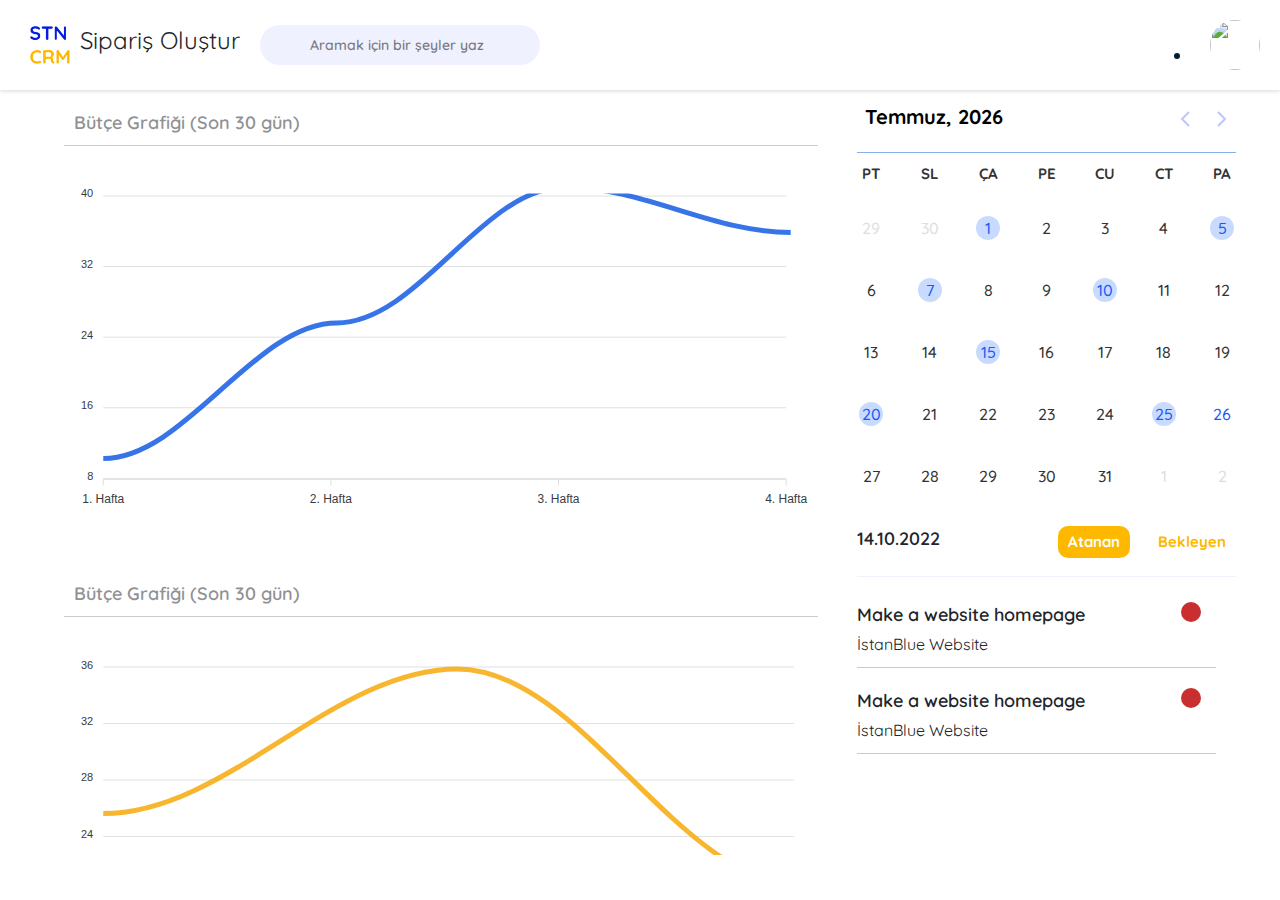
==== commit 699956f1: "qwe" ====
--- a/index.html
+++ b/index.html
@@ -115,7 +115,7 @@
         </div>
         <!-- :: END MASTER SIDEBAR :: -->
         <!-- :: BEGIN Quest Bar :: -->
-        <div class="ui-quest-sidebar openable-quest-sidebar ui-p-20 ">
+        <div class="ui-quest-sidebar openable-quest-sidebar ui-p-10 ui-p-xl-20">
             <a class="openQuest d-xxl-none d-flex" href=""> <i class="ph-x"></i></a>
             <span class="ui-fs-22 d-block ui-pb-25">
                 Görevler
@@ -626,7 +626,7 @@
                     </div>
                     <div class="col-xl-4">
                         <div class="ui-calender-side-responsive">
-                            <i class="openCalender ph-x d-lg-none d-block"></i>
+                            <i class="openCalender ph-x d-xl-none d-block"></i>
                             <div id="el" class="calender"></div>
 
 
--- a/assets/css/main.css
+++ b/assets/css/main.css
@@ -4732,6 +4732,13 @@
   padding: 5px 10px;
   font-size: 15px;
 }
+@media (max-width: 575px) {
+  .ui-btn {
+    font-size: 14px;
+    font-weight: 700;
+    padding: 5px 18px;
+  }
+}
 @media (max-width: 1199px) {
   .ui-btn.ui-btn-responsive span {
     display: none;
@@ -4748,6 +4755,11 @@
 }
 .ui-btn i {
   font-size: 28px;
+}
+@media (max-width: 575px) {
+  .ui-btn i {
+    font-size: 18px;
+  }
 }
 .ui-btn:hover {
   opacity: 0.7;
@@ -5710,7 +5722,7 @@
 }
 @media (max-width: 575px) {
   .ui-card .ui-card-header {
-    margin: 0;
+    margin: 0 10px;
   }
 }
 .ui-card .ui-card-header .ui-card-title {
@@ -5883,6 +5895,11 @@
   overflow-x: hidden;
   height: calc(100vh - 145px);
   padding-right: 5px;
+}
+@media (max-width: 575px) {
+  .ui-fullscreen-scroll {
+    padding-bottom: 120px;
+  }
 }
 
 .ui-card-file-manager .ui-file-list .ui-file-list-item {
@@ -6305,6 +6322,12 @@
   margin-right: 20px;
   border-bottom: solid 1px #bec6ff;
 }
+@media (max-width: 575px) {
+  .ui-quest-sidebar .ui-quest-body .ui-quest-item {
+    padding-top: 5px;
+    padding-bottom: 5px;
+  }
+}
 .ui-quest-sidebar .ui-quest-body .ui-quest-item .ui-quest-notify {
   width: 20px;
   height: 20px;
@@ -6321,9 +6344,19 @@
   font-size: 600;
   font-size: 20px;
 }
+@media (max-width: 575px) {
+  .ui-quest-sidebar .ui-quest-body .ui-quest-item .ui-quest-title span {
+    font-size: 16px;
+  }
+}
 .ui-quest-sidebar .ui-quest-body .ui-quest-item .ui-quest-desc {
   font-size: 20px;
   font-weight: 400;
+}
+@media (max-width: 575px) {
+  .ui-quest-sidebar .ui-quest-body .ui-quest-item .ui-quest-desc {
+    font-size: 16px;
+  }
 }
 
 .ui-quest-sidebar-calender {
@@ -6370,12 +6403,13 @@
   top: 25px;
   right: 25px;
   font-size: 32px;
+  z-index: 99;
 }
 @media (max-width: 1199px) {
   .ui-calender-side-responsive {
     padding: 20px;
     max-width: 100%;
-    overflow: hidden;
+    overflow: auto;
     position: fixed;
     left: 0;
     right: 0;
@@ -6391,7 +6425,16 @@
     justify-content: center;
     max-width: 600px;
     margin: auto;
-  }
+    padding: 0 40px;
+  }
+}
+@media (max-width: 1199px) and (max-width: 400px) {
+  .ui-calender-side-responsive .calender {
+    scale: 0.8;
+    padding: 0;
+  }
+}
+@media (max-width: 1199px) {
   .ui-calender-side-responsive.active {
     transform: translate3d(0, 0, 0px);
   }
@@ -6697,6 +6740,12 @@
   z-index: 999;
   display: none;
 }
+@media (max-width: 575px) {
+  .ui-dropdown-container .ui-dropdown-content {
+    transform: translateX(50%);
+    right: 50%;
+  }
+}
 
 .ui-shopping-dropdown-container {
   height: 160px;
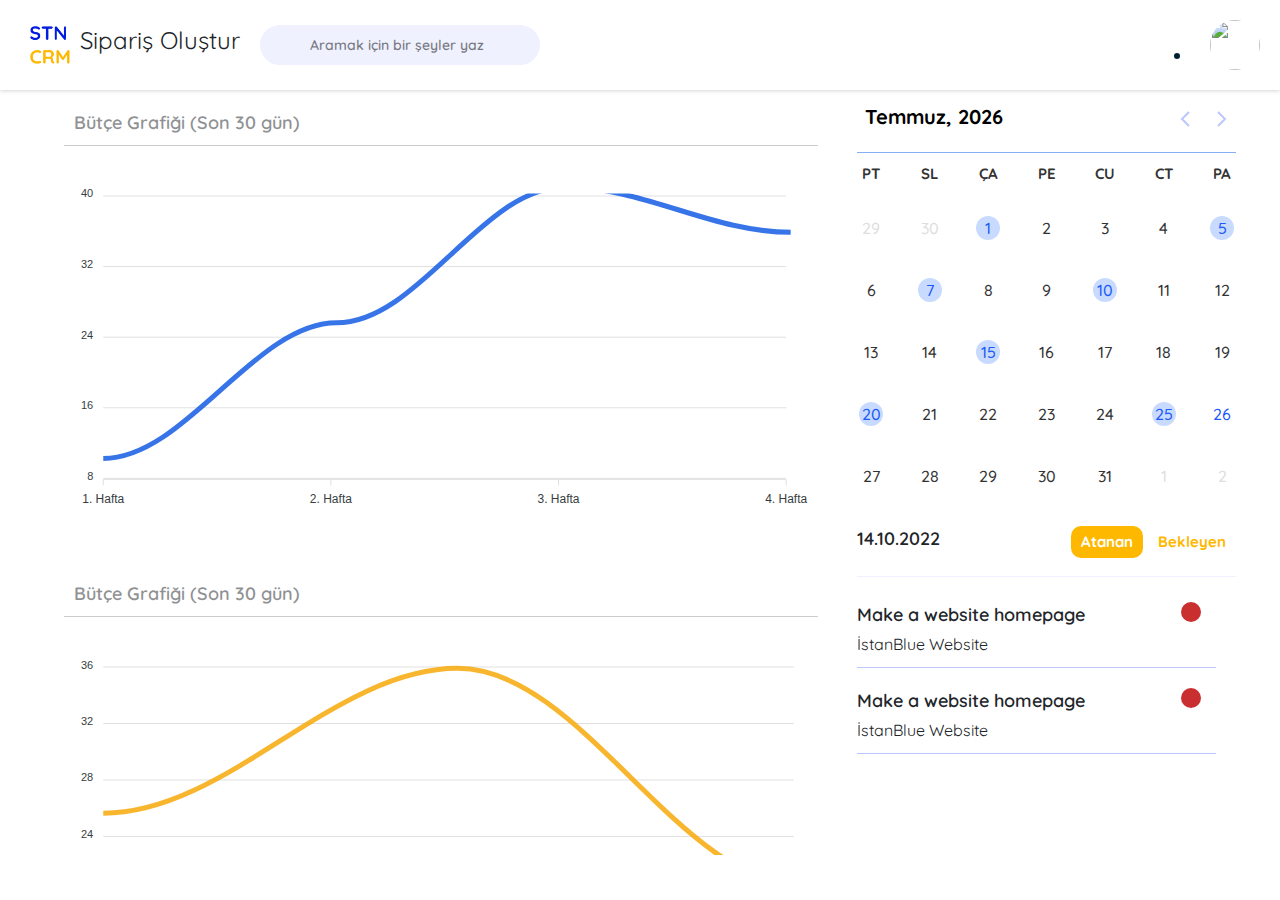
==== commit 6391bdf5: "qweqw" ====
--- a/index.html
+++ b/index.html
@@ -634,12 +634,14 @@
                                 <div class="me-auto">
                                     <span>14.10.2022</span>
                                 </div>
-                                <button class="ui-btn ui-btn-sm theme-orange">
-                                    Atanan
-                                </button>
-                                <button class="ui-btn ui-btn-sm theme-orange-reverse">
-                                    Bekleyen
-                                </button>
+                                <div class="calender-quest-buttons">
+                                    <button class="ui-btn ui-btn-sm theme-orange" data-ajax-filter="atanan">
+                                        Atanan
+                                    </button>
+                                    <button data-ajax-filter="Bekleyen" class="ui-btn ui-btn-sm theme-orange-reverse">
+                                        Bekleyen
+                                    </button>
+                                </div>
                             </div>
                             <div class="ui-divider ui-border-light mt-3"></div>
                             <div class="ui-quest-sidebar-calender  ui-bg-white">
@@ -832,7 +834,36 @@
                     });
                 }
             });
-
+        });
+
+        $(document).on("click", ".calender-quest-buttons", function () {
+            let filterKey = $(this).attr("data-ajax-filter");
+            $(".ui-quest-sidebar-calender .ui-quest-body").html("");
+            $.ajax({
+                type: "get",
+                url: "../data/quest.json",
+                data: {
+                    query: filterKey
+                },
+                dataType: "json",
+                success: function (response) {
+                    response.forEach(quest => {
+                        let htmlItem = `
+                        <div class="ui-quest-item">
+                            <div class="ui-quest-title">
+                                <span>${quest.title}</span>
+                                <div class="ui-quest-notify"></div>
+                            </div>
+                            <div class="ui-quest-desc">
+                               ${quest.desc}
+                            </div>
+                        </div>
+                        `;
+                        $(".ui-quest-sidebar-calender .ui-quest-body").append(htmlItem);
+
+                    });
+                }
+            });
         });
     </script>
     <!-- :: END THIS PAGE SCRIPTS :: -->
--- a/assets/css/main.css
+++ b/assets/css/main.css
@@ -5214,7 +5214,7 @@
   color: black;
 }
 .ui-order-steps .ui-order-step.active::before {
-  background-color: var(--ui-slate-blue);
+  background-color: var(--ui-orange);
 }
 .ui-order-steps .ui-order-step::before {
   content: "";
@@ -5223,8 +5223,8 @@
   left: 50%;
   transform: translateX(-50%);
   z-index: 2;
-  width: 16px;
-  height: 16px;
+  width: 20px;
+  height: 20px;
   border-radius: 100%;
   background-color: #71a2ff;
 }
@@ -6059,6 +6059,19 @@
   --bs-modal-border-color: var(--ui-light) ;
 }
 
+.uppy-Dashboard--singleFile .uppy-Dashboard-Item-preview {
+  height: 85px !important;
+}
+
+.uppy-Dashboard--singleFile .uppy-Dashboard-Item {
+  max-width: 250px !important;
+}
+
+.uppy-Dashboard--singleFile .uppy-Dashboard-Item-previewIcon {
+  height: 60px;
+  width: 60px;
+}
+
 .ui-master-container {
   width: 100vw;
   height: 100vh;
@@ -6140,6 +6153,7 @@
 }
 .ui-master-sidebar .ui-sidebar-body {
   display: flex !important;
+  height: calc(160px - 100vh);
   flex: 1;
   overflow-y: auto;
 }
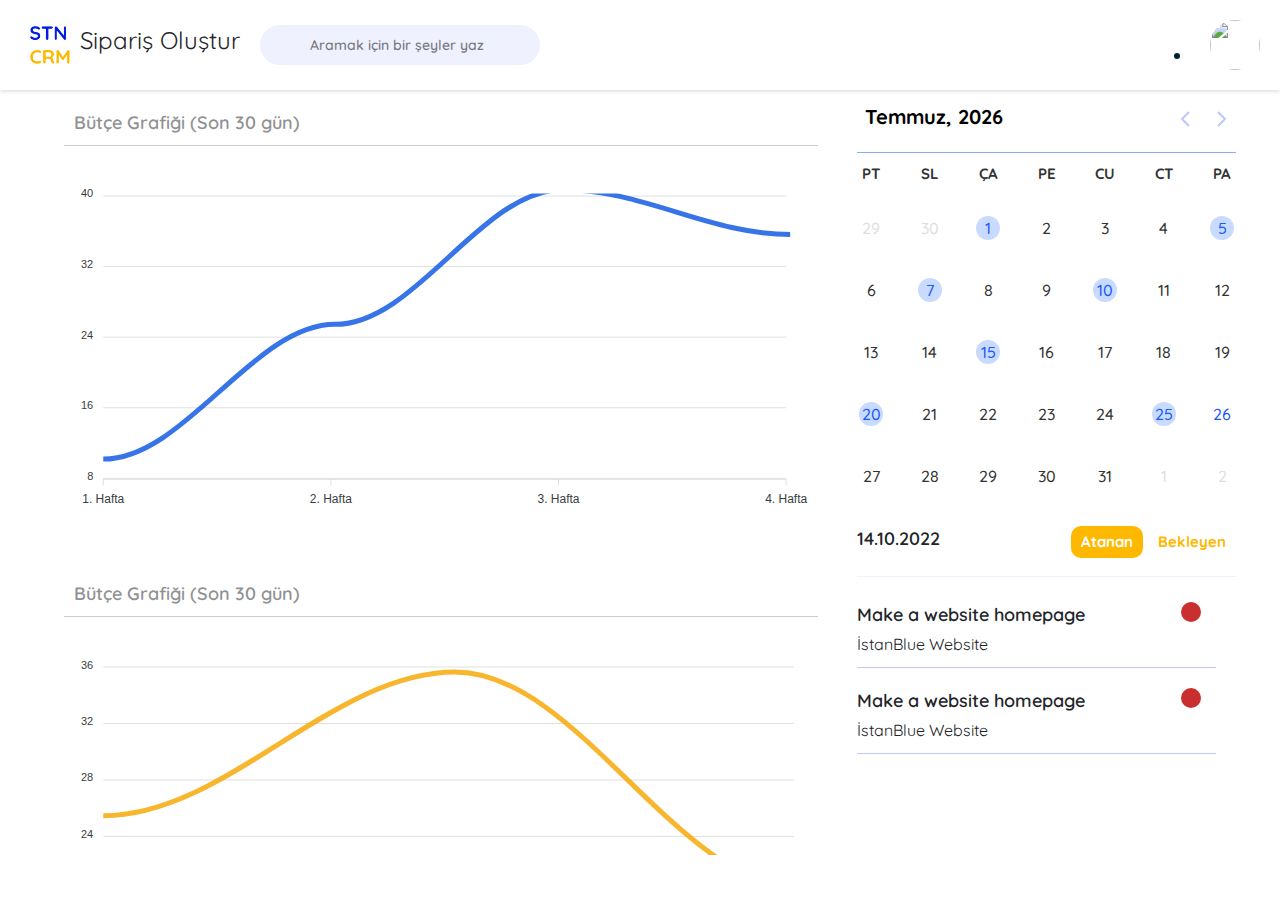
==== commit 6b44d64f: "qwewq" ====
--- a/index.html
+++ b/index.html
@@ -811,7 +811,7 @@
             $(".openable-quest-sidebar .ui-quest-body").html("");
             $.ajax({
                 type: "get",
-                url: "../data/quest.json",
+                url: "https://ensar2318.github.io/cahitabihtml/data/quest.json",
                 data: {
                     query: filterKey
                 },
@@ -841,7 +841,7 @@
             $(".ui-quest-sidebar-calender .ui-quest-body").html("");
             $.ajax({
                 type: "get",
-                url: "../data/quest.json",
+                url: "https://ensar2318.github.io/cahitabihtml/data/quest.json",
                 data: {
                     query: filterKey
                 },
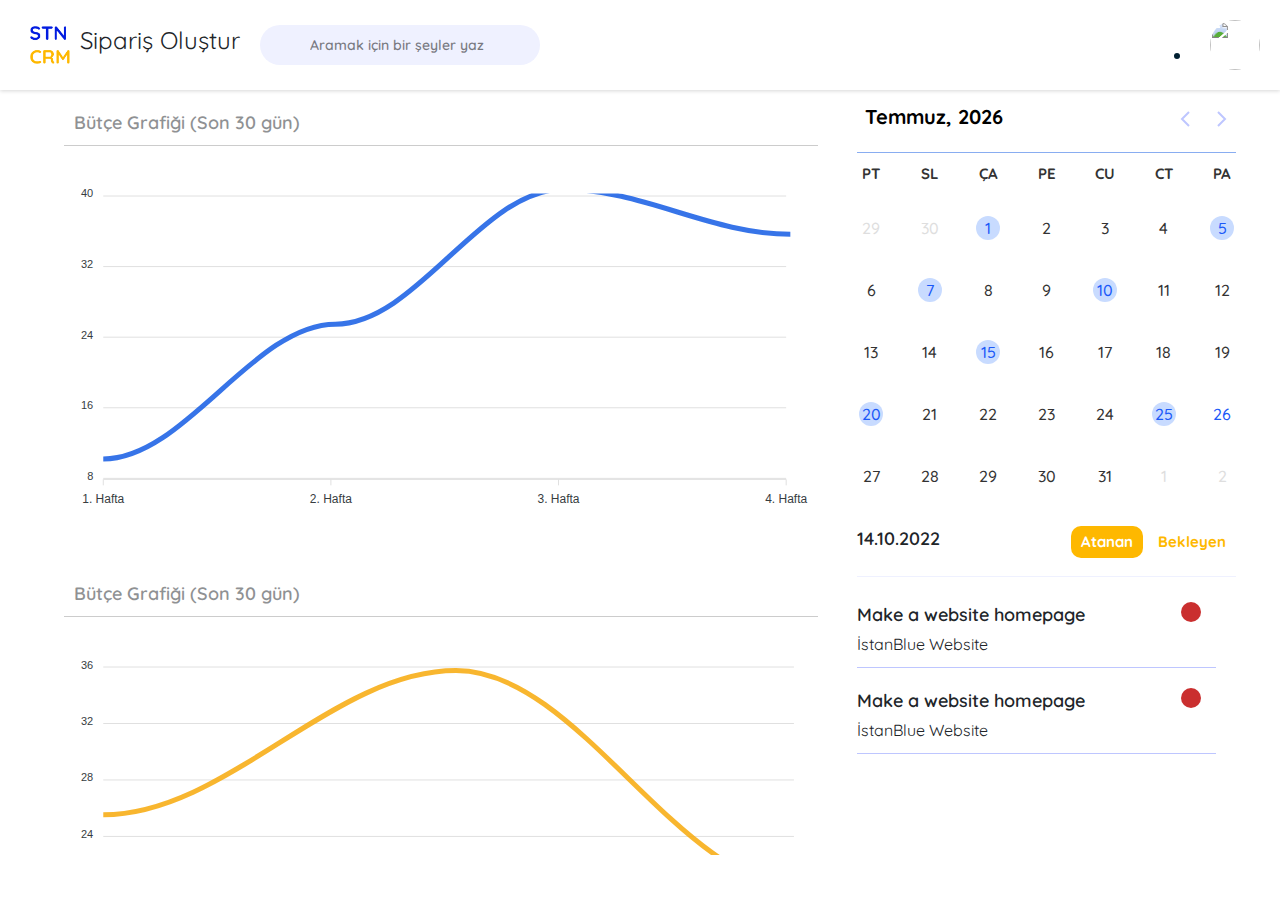
==== commit 57cc3605: "qwewqe" ====
--- a/index.html
+++ b/index.html
@@ -347,7 +347,7 @@
                                 </div>
                                 <button ui-data-search-target="searchbar" class="ui-icon-btn d-sm-none d-block"><i
                                         class="ph-magnifying-glass"></i></button>
-                                <button class="openQuest ui-icon-btn d-xxl-none d-flex"><i
+                                <button class="openQuest ui-icon-btn openQuestButton"><i
                                         class="ph-newspaper"></i></button>
                                 <button class="openCalender ui-icon-btn d-xl-none d-flex"><i
                                         class="ph-lightning"></i></button>
--- a/assets/css/main.css
+++ b/assets/css/main.css
@@ -6296,6 +6296,15 @@
   transform: translate3d(0, 0, 0);
 }
 
+.openQuestButton {
+  display: none;
+}
+@media (max-width: 1599px) {
+  .openQuestButton {
+    display: block;
+  }
+}
+
 .ui-quest-sidebar {
   background-color: var(--ui-light);
   max-width: 400px;
@@ -6308,7 +6317,7 @@
   right: 25px;
   font-size: 32px;
 }
-@media (max-width: 1399px) {
+@media (max-width: 1599px) {
   .ui-quest-sidebar {
     max-width: 100%;
     overflow: hidden;
